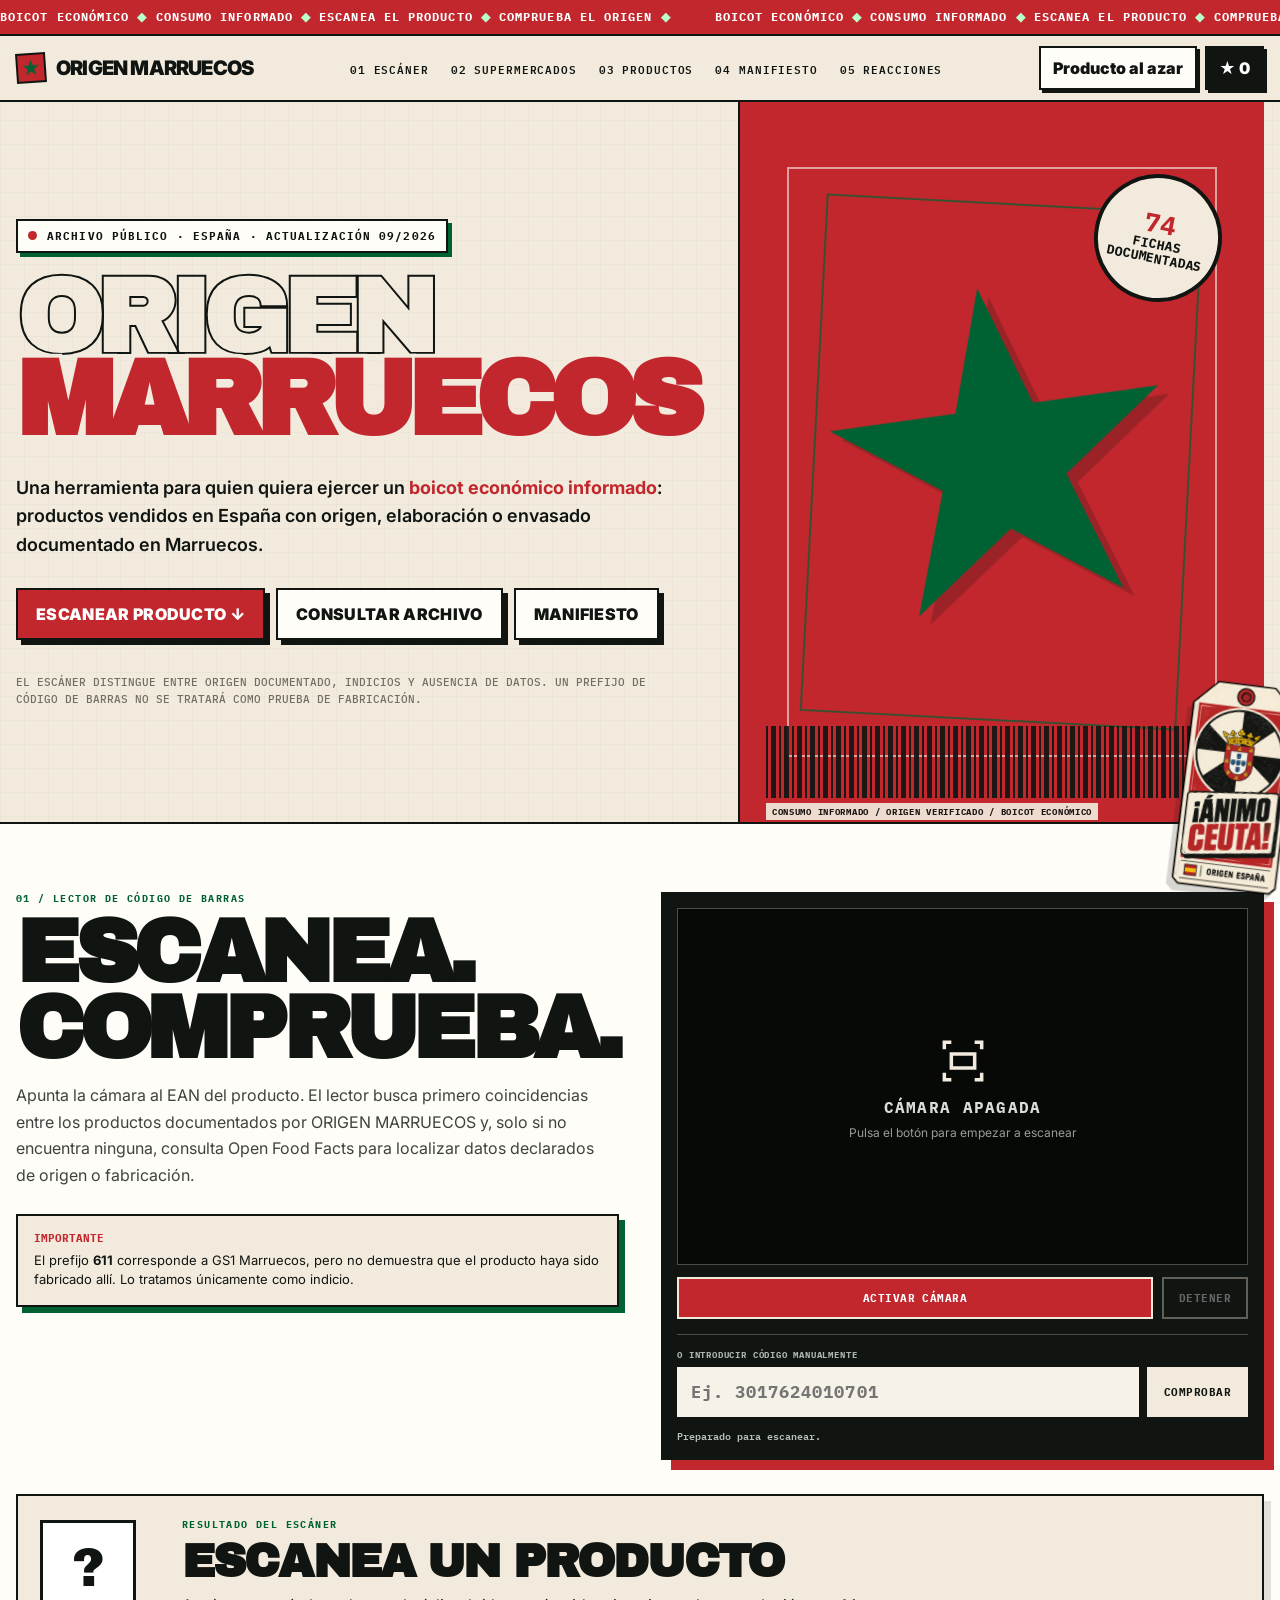
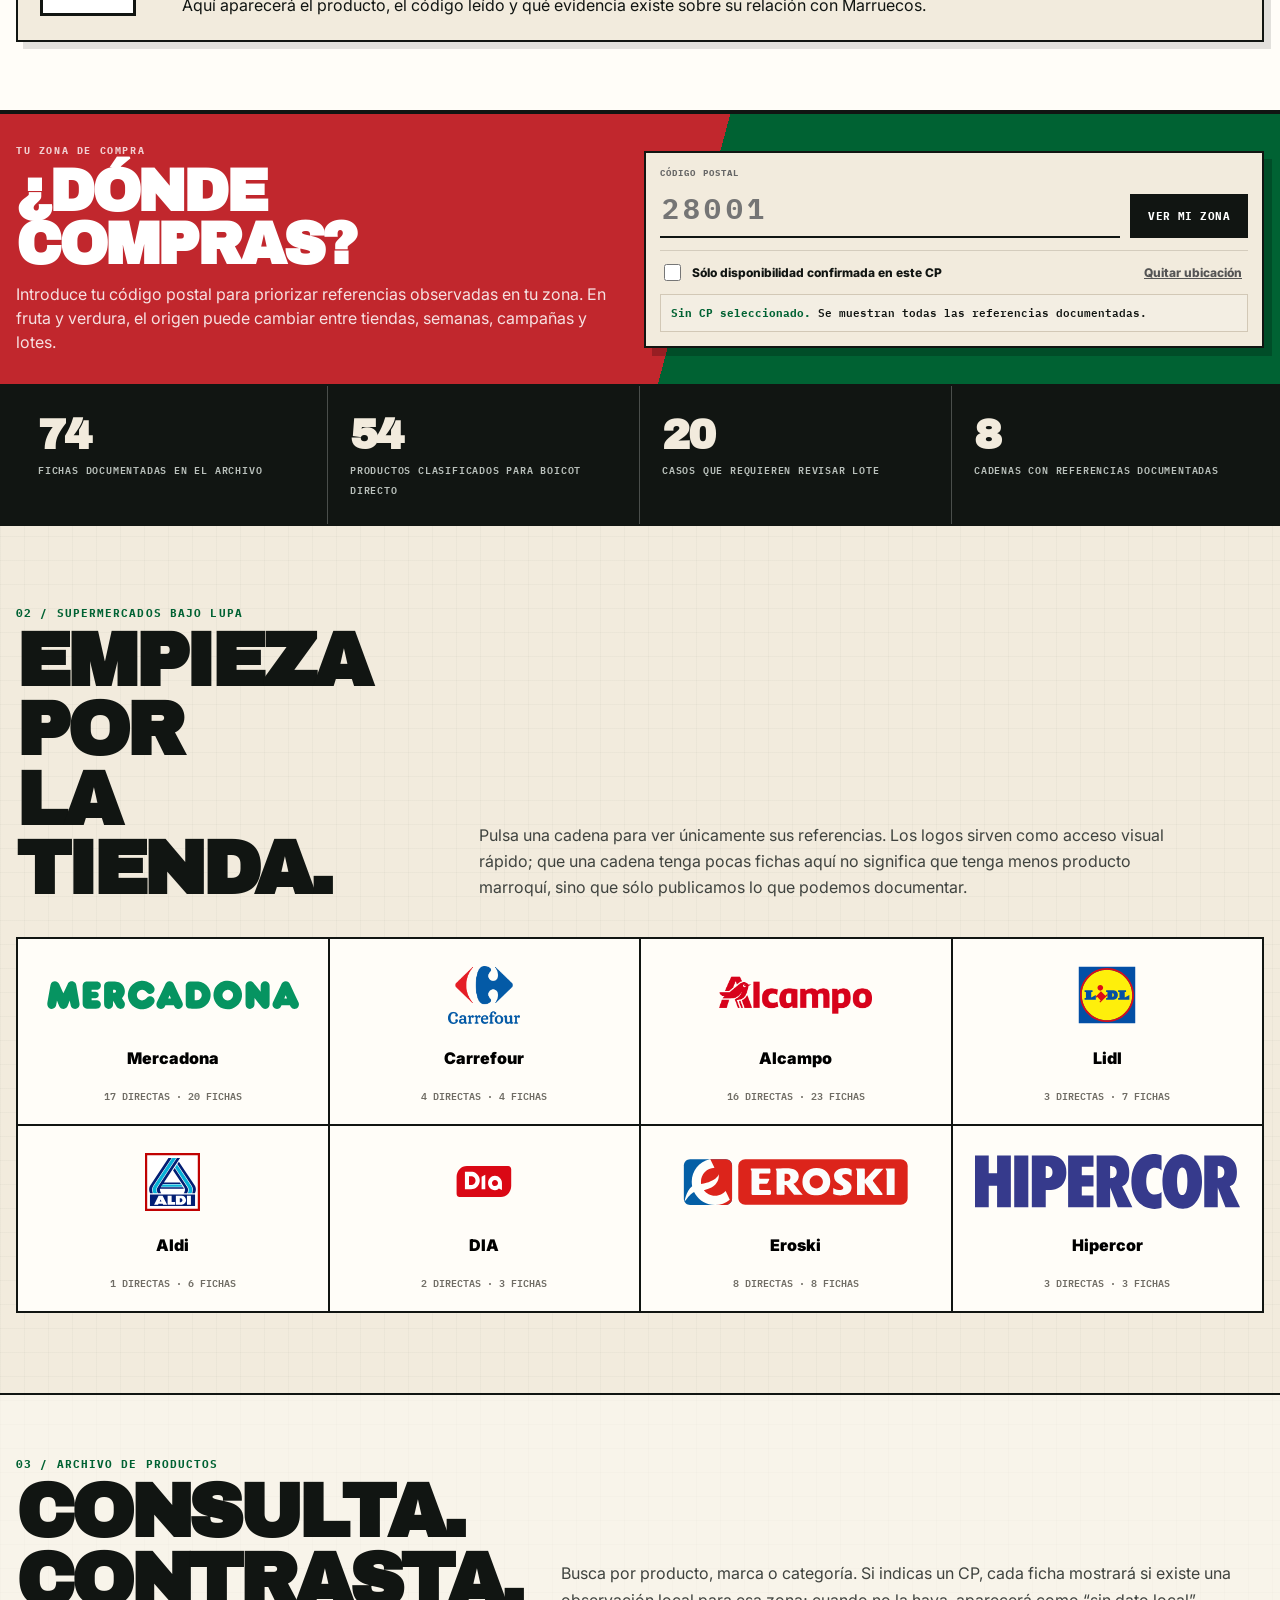
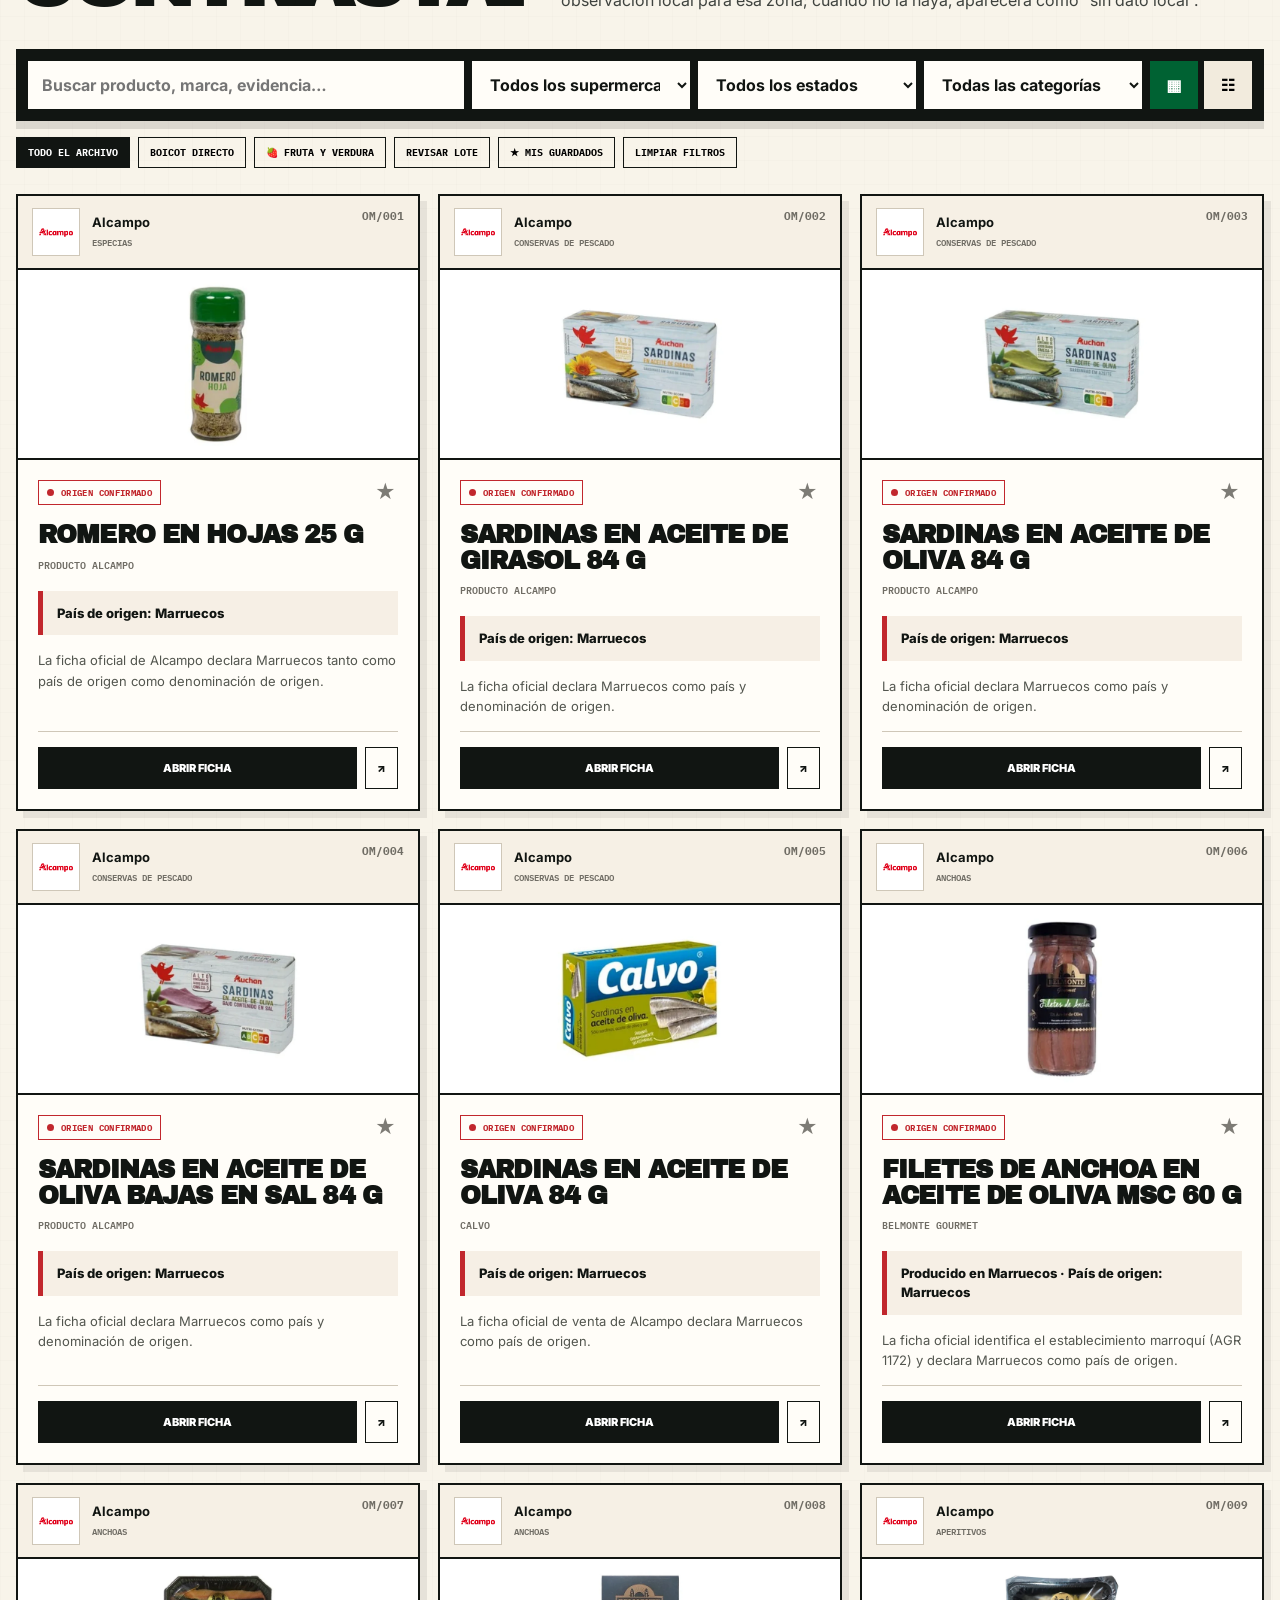
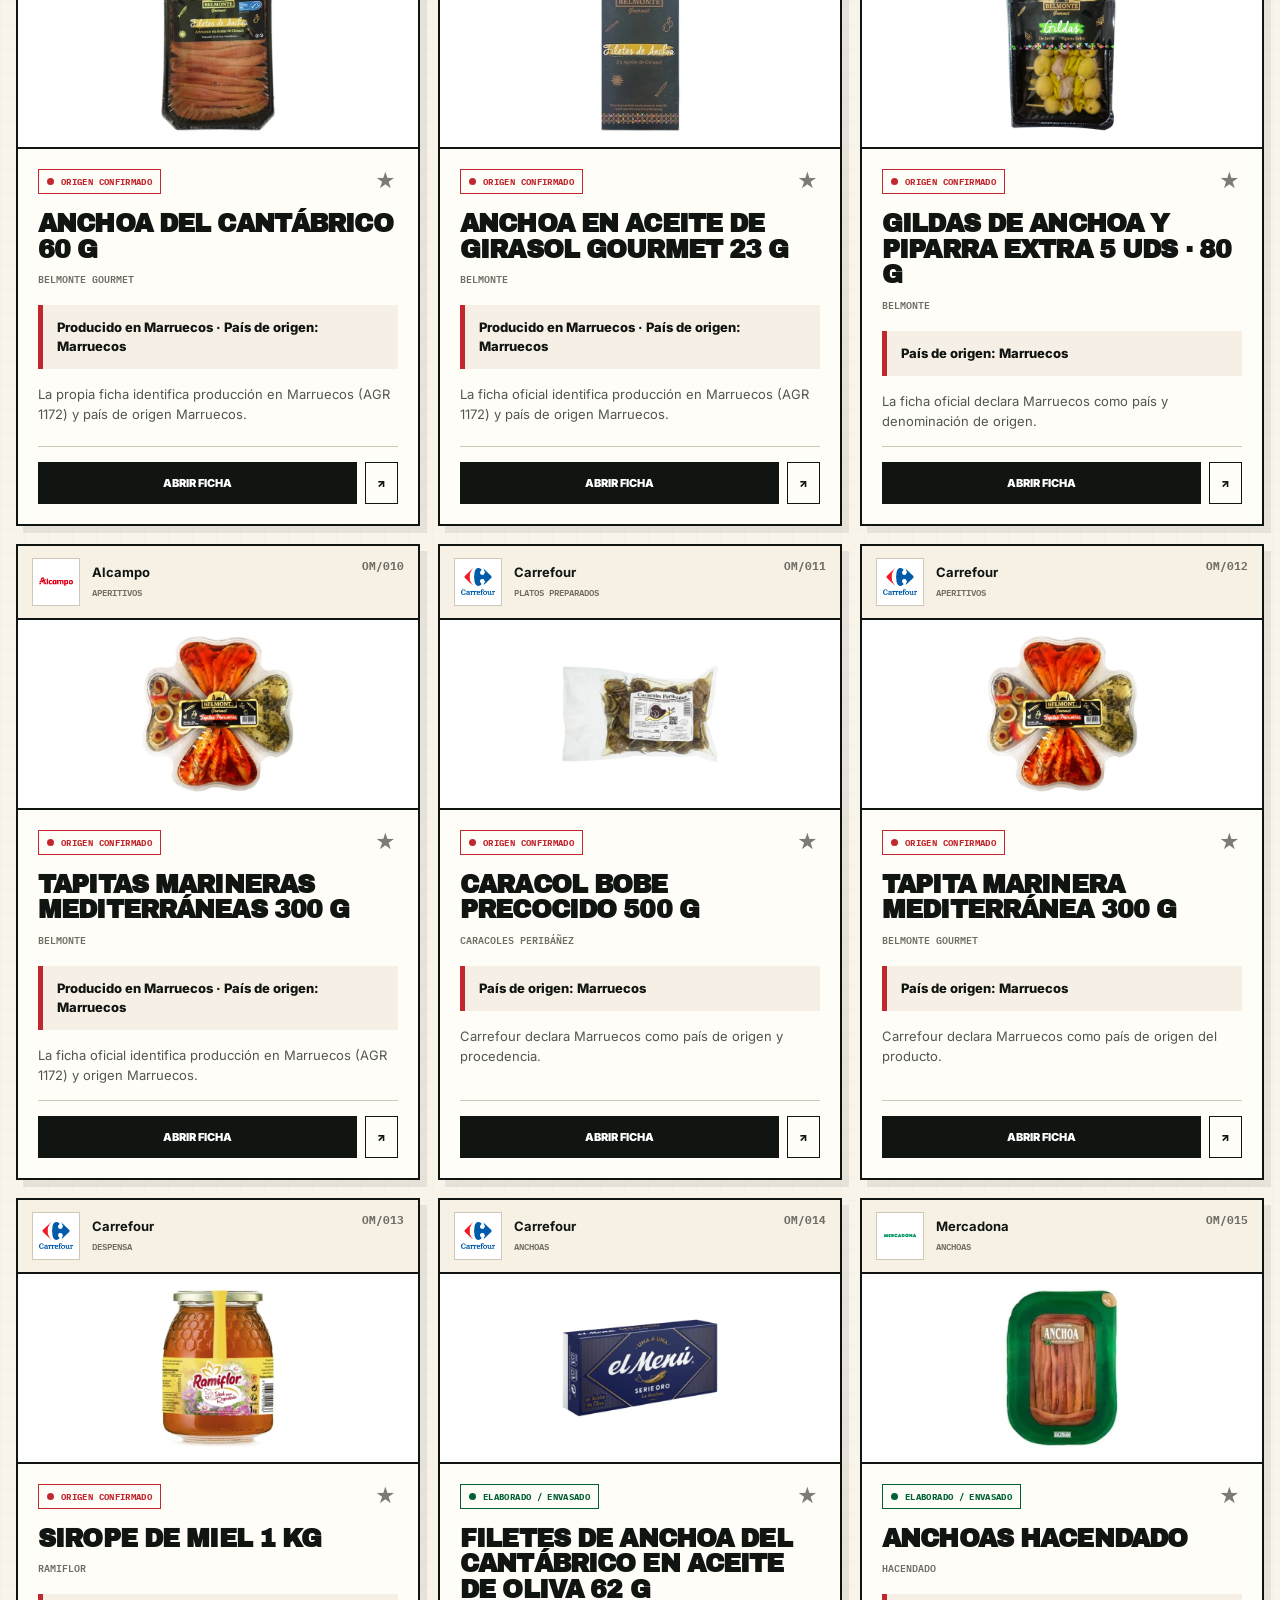
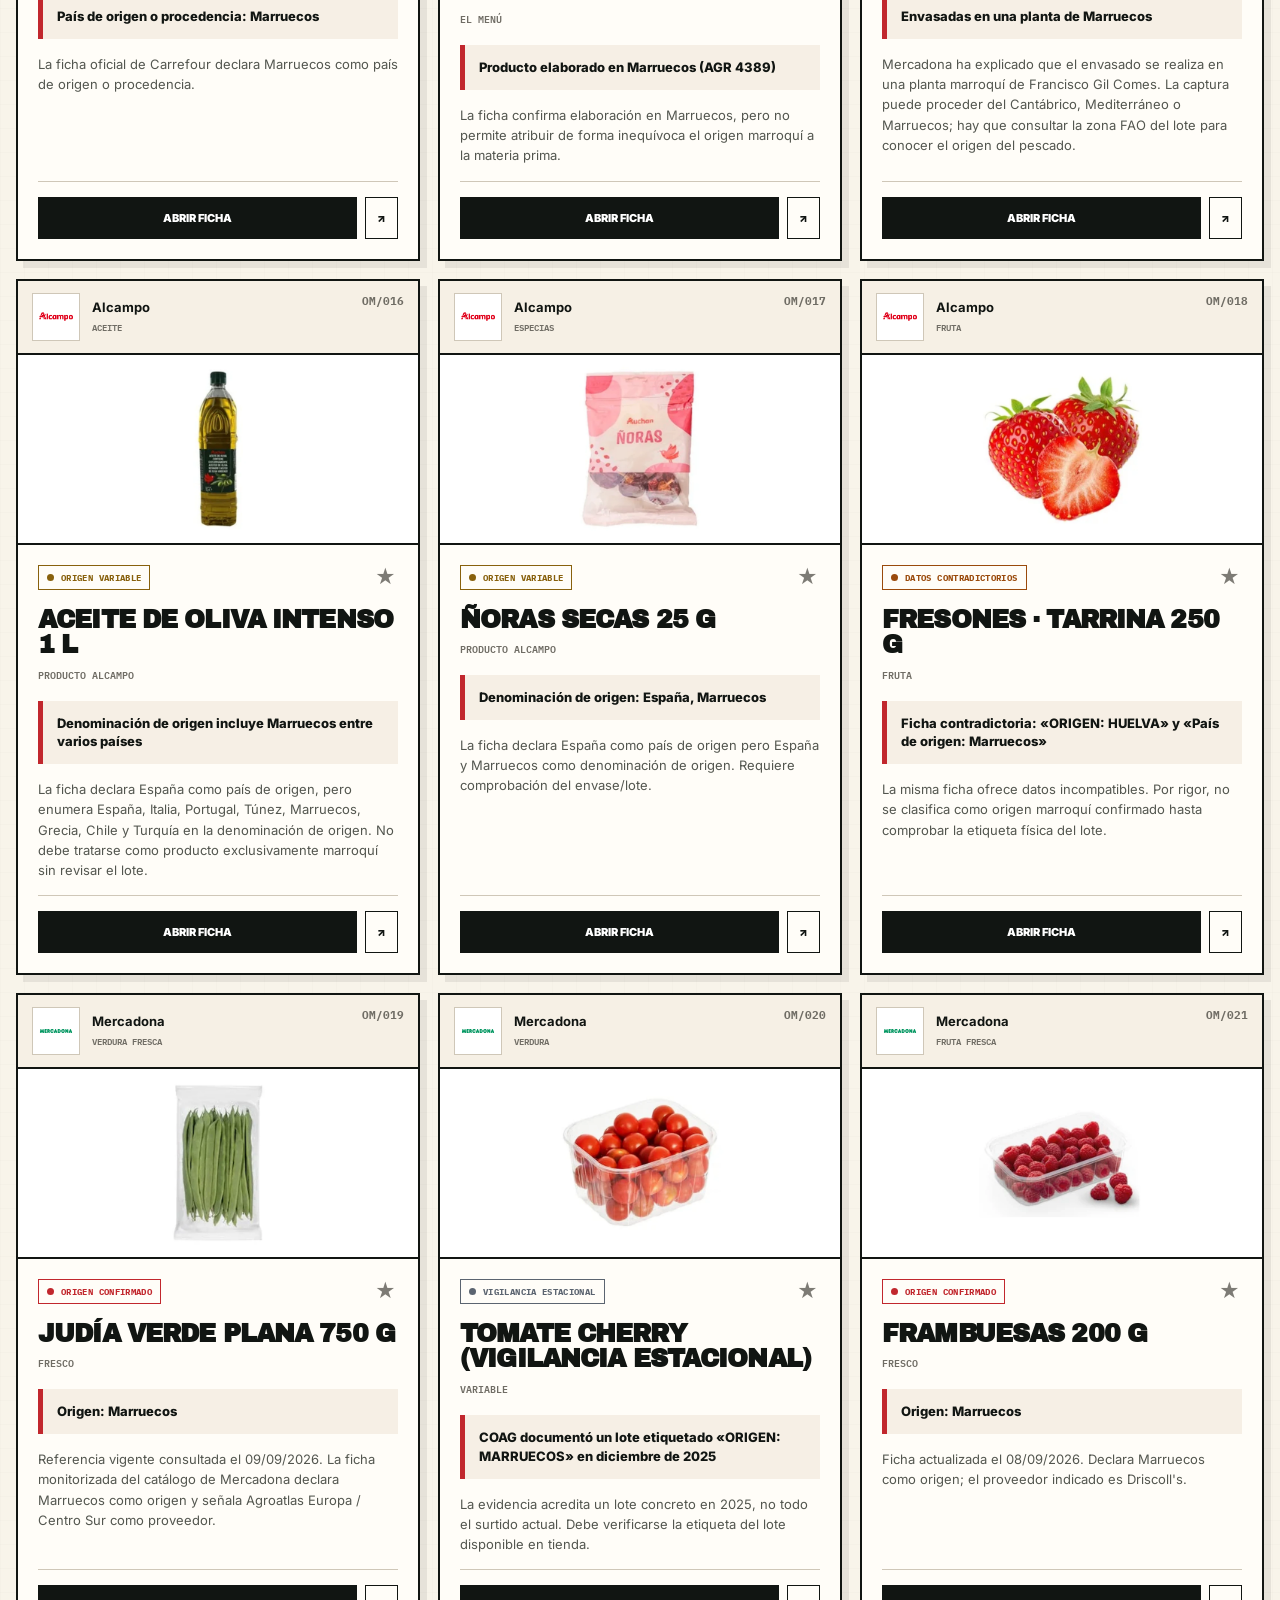
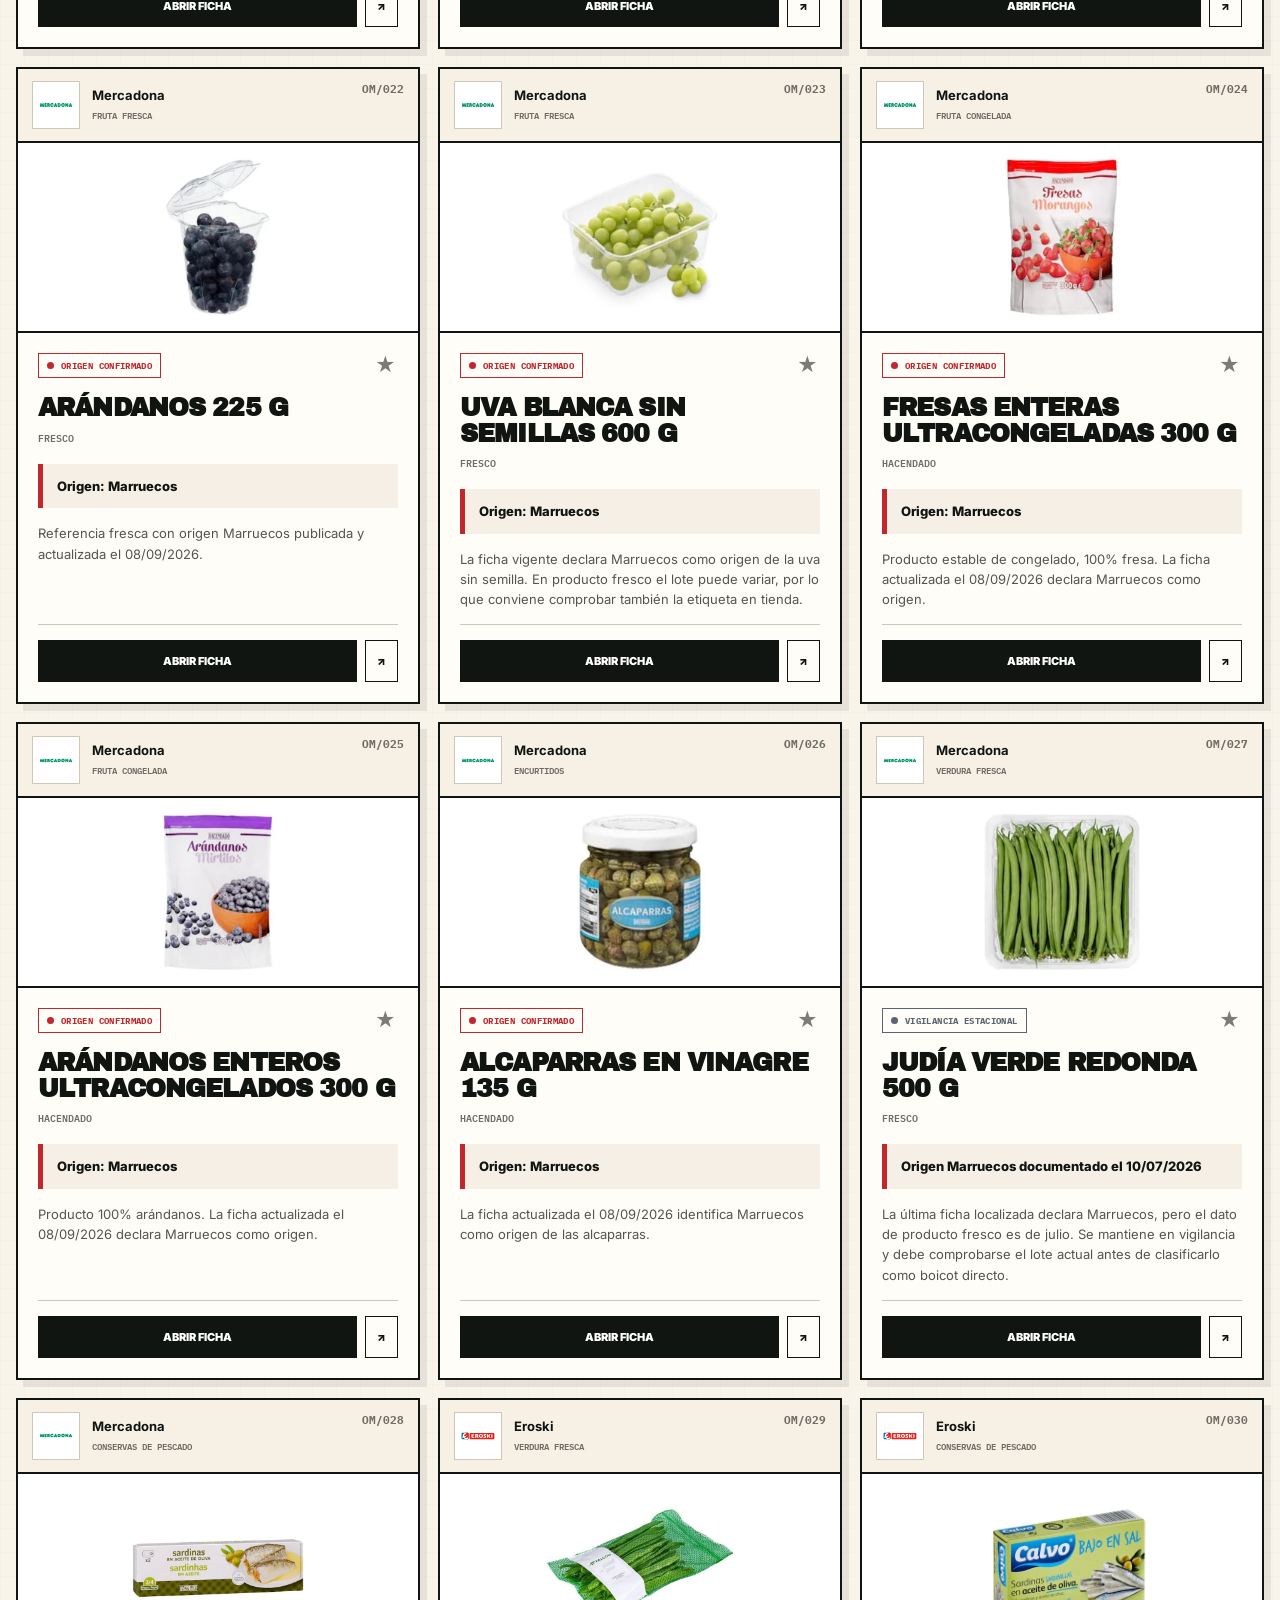
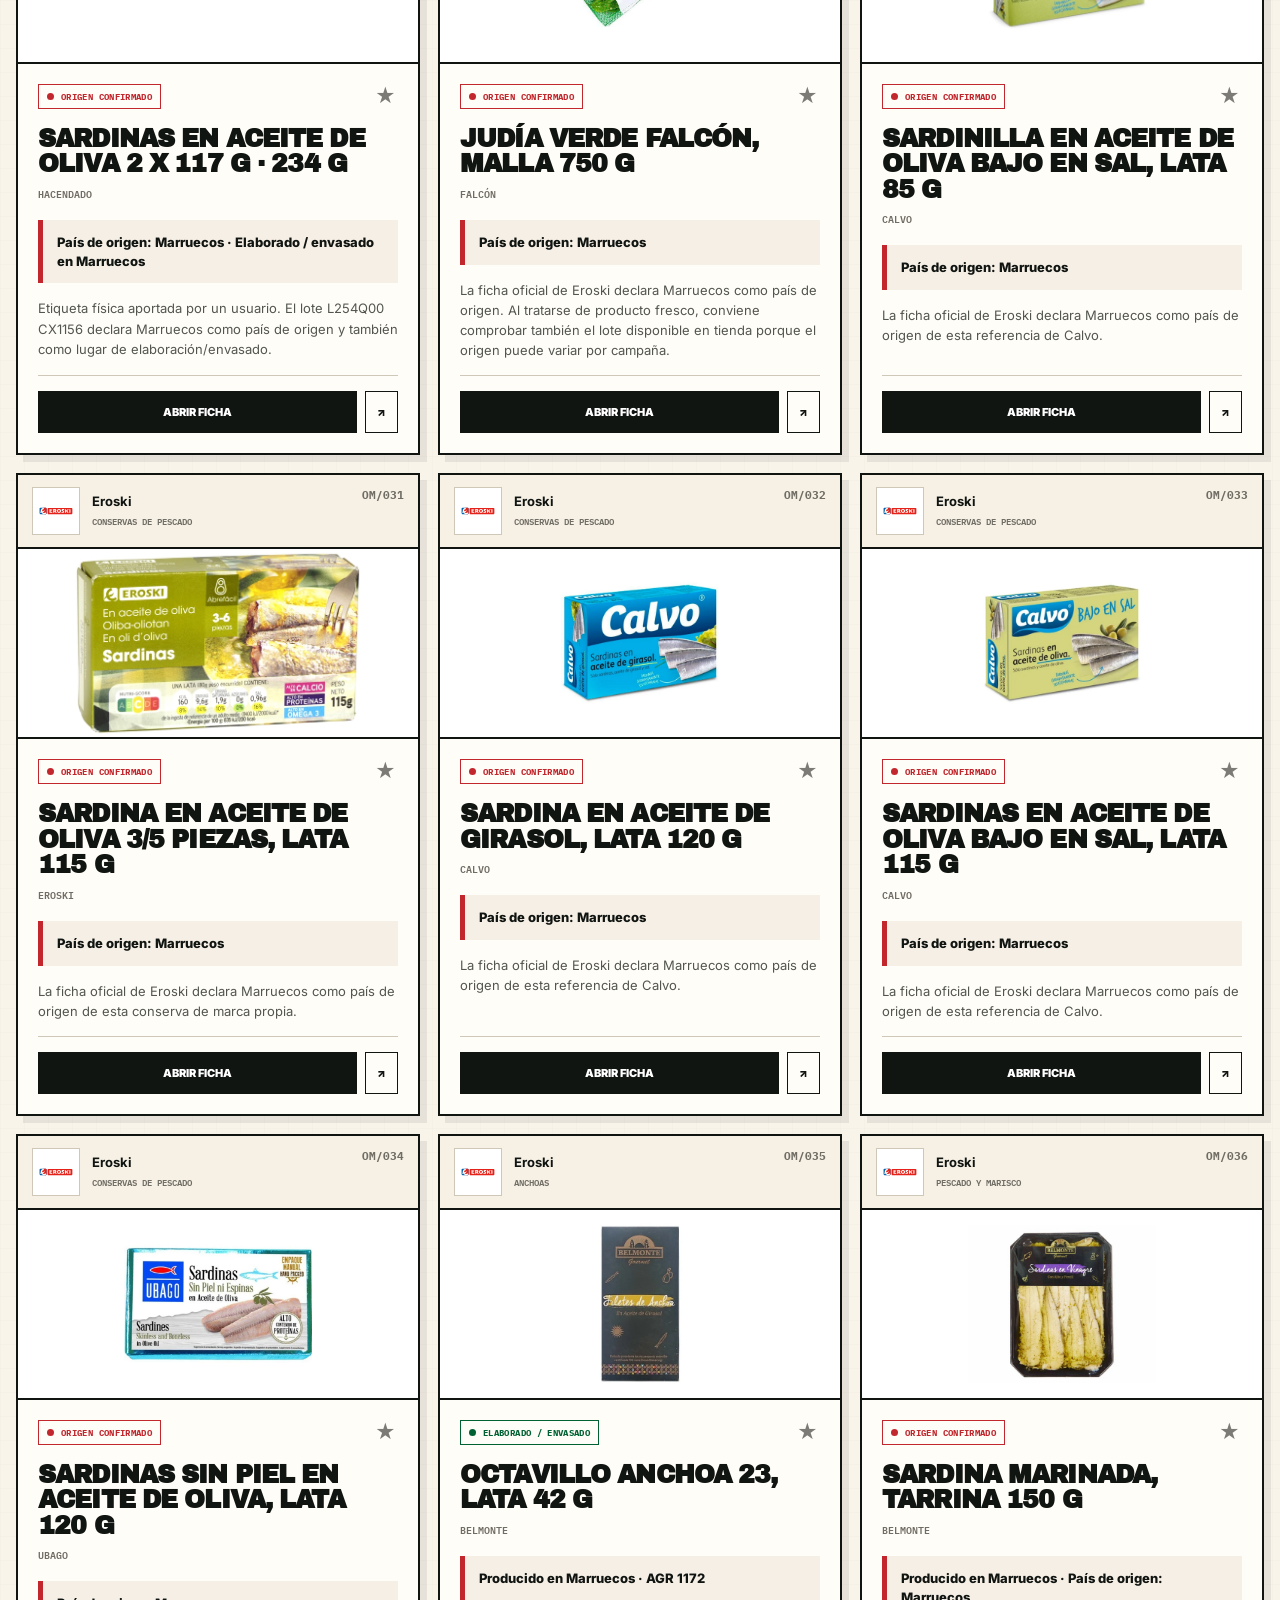
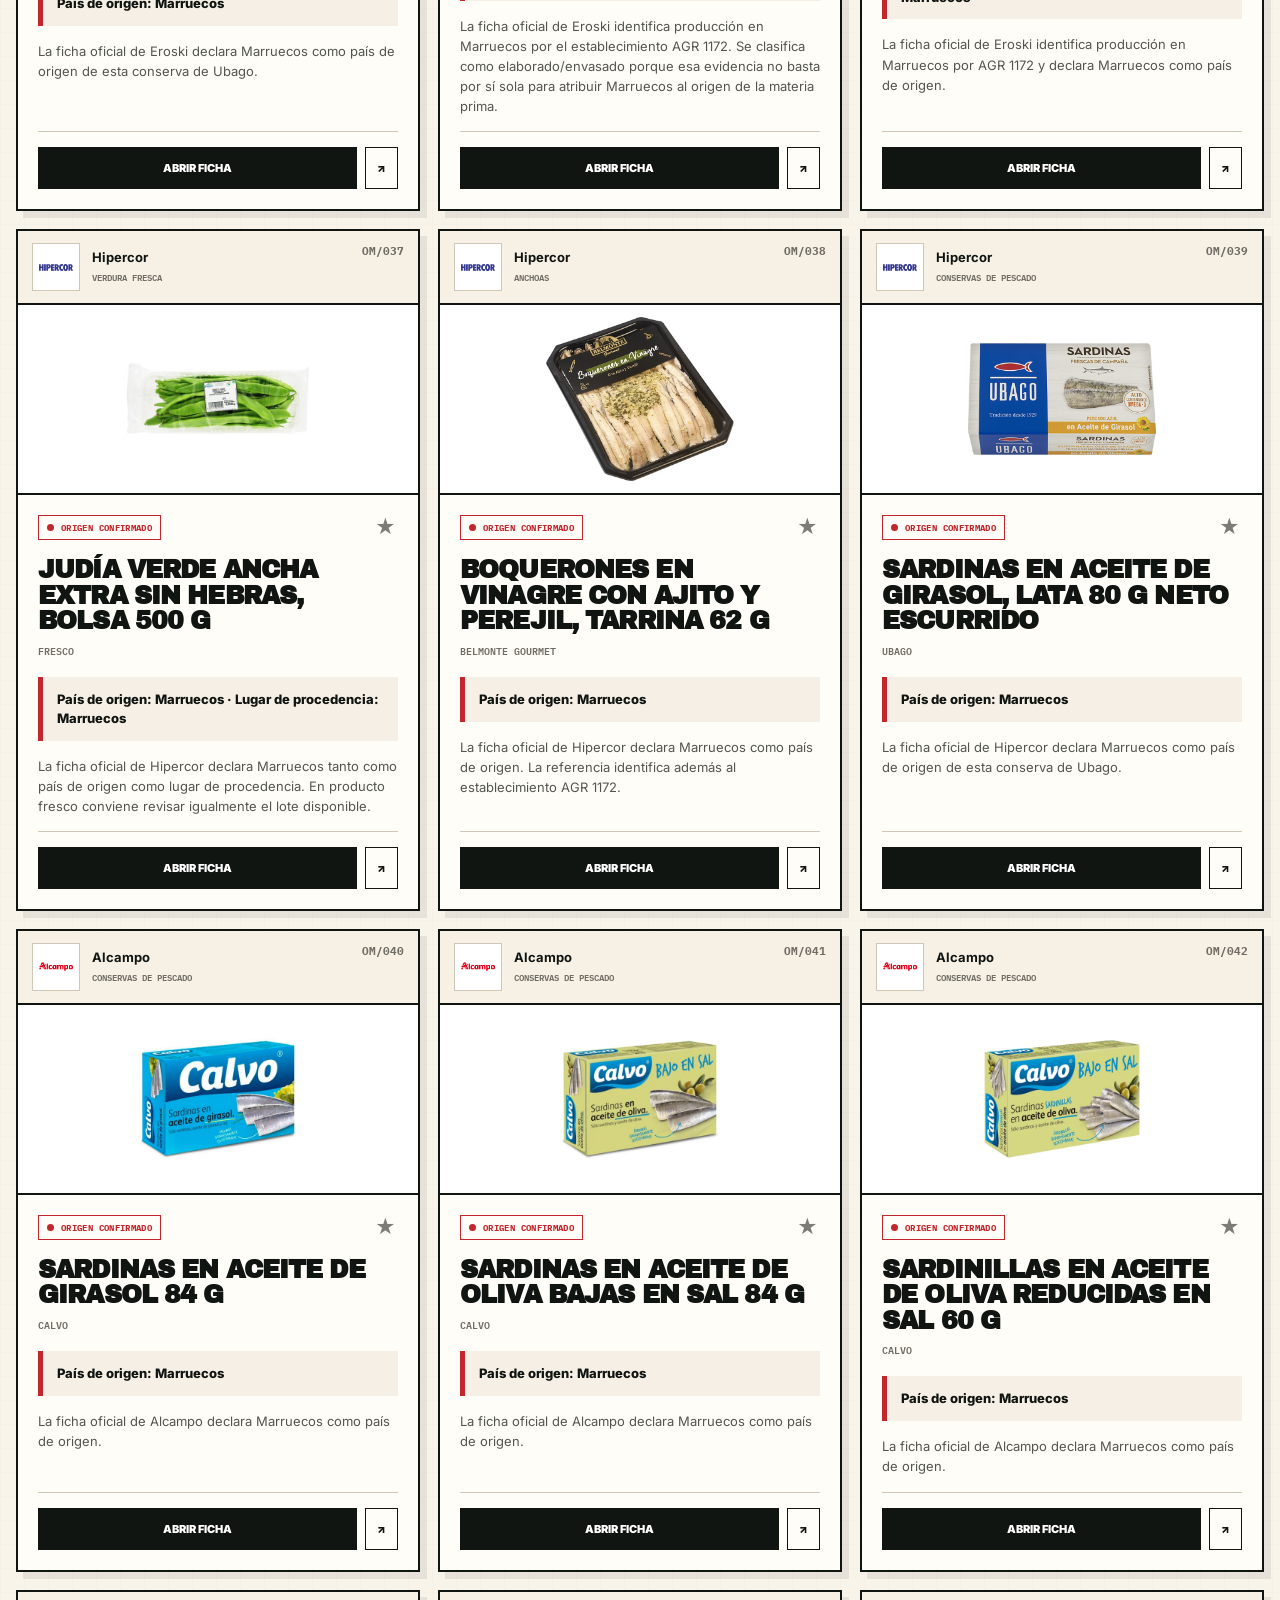
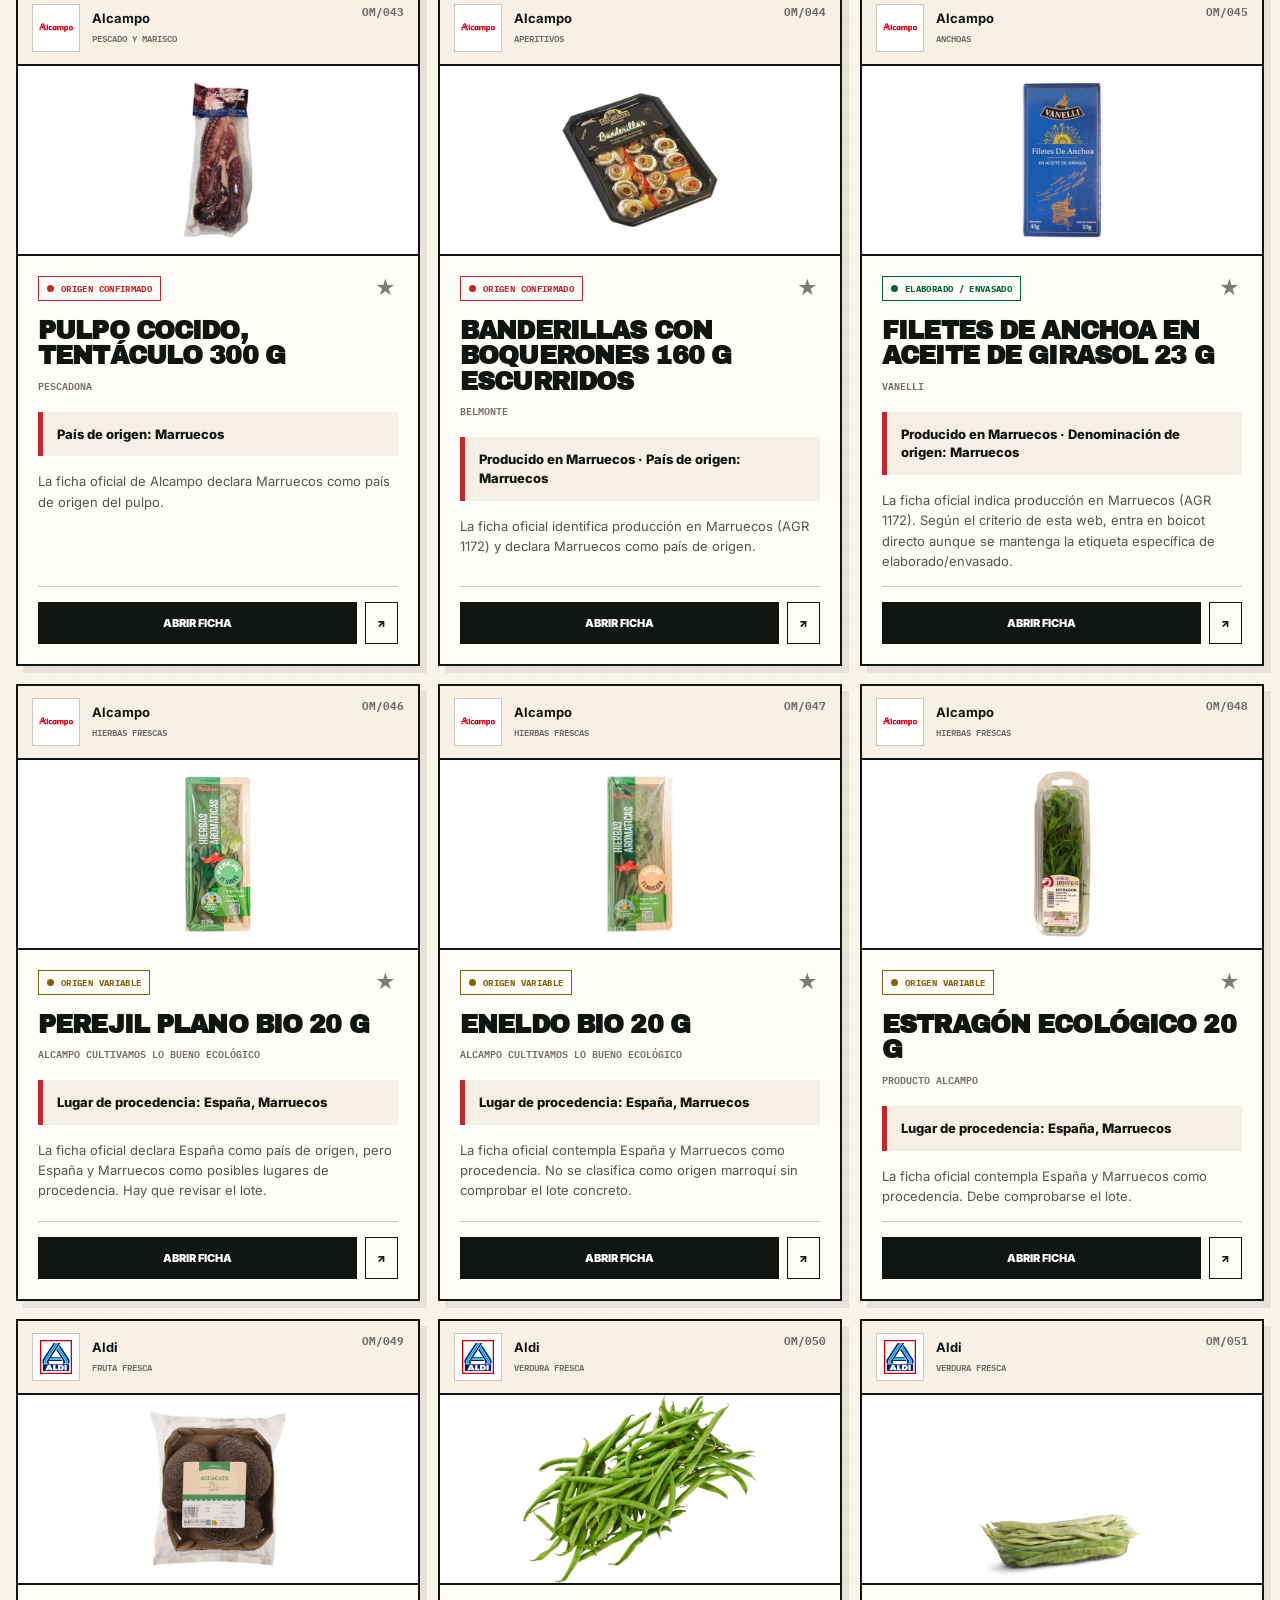
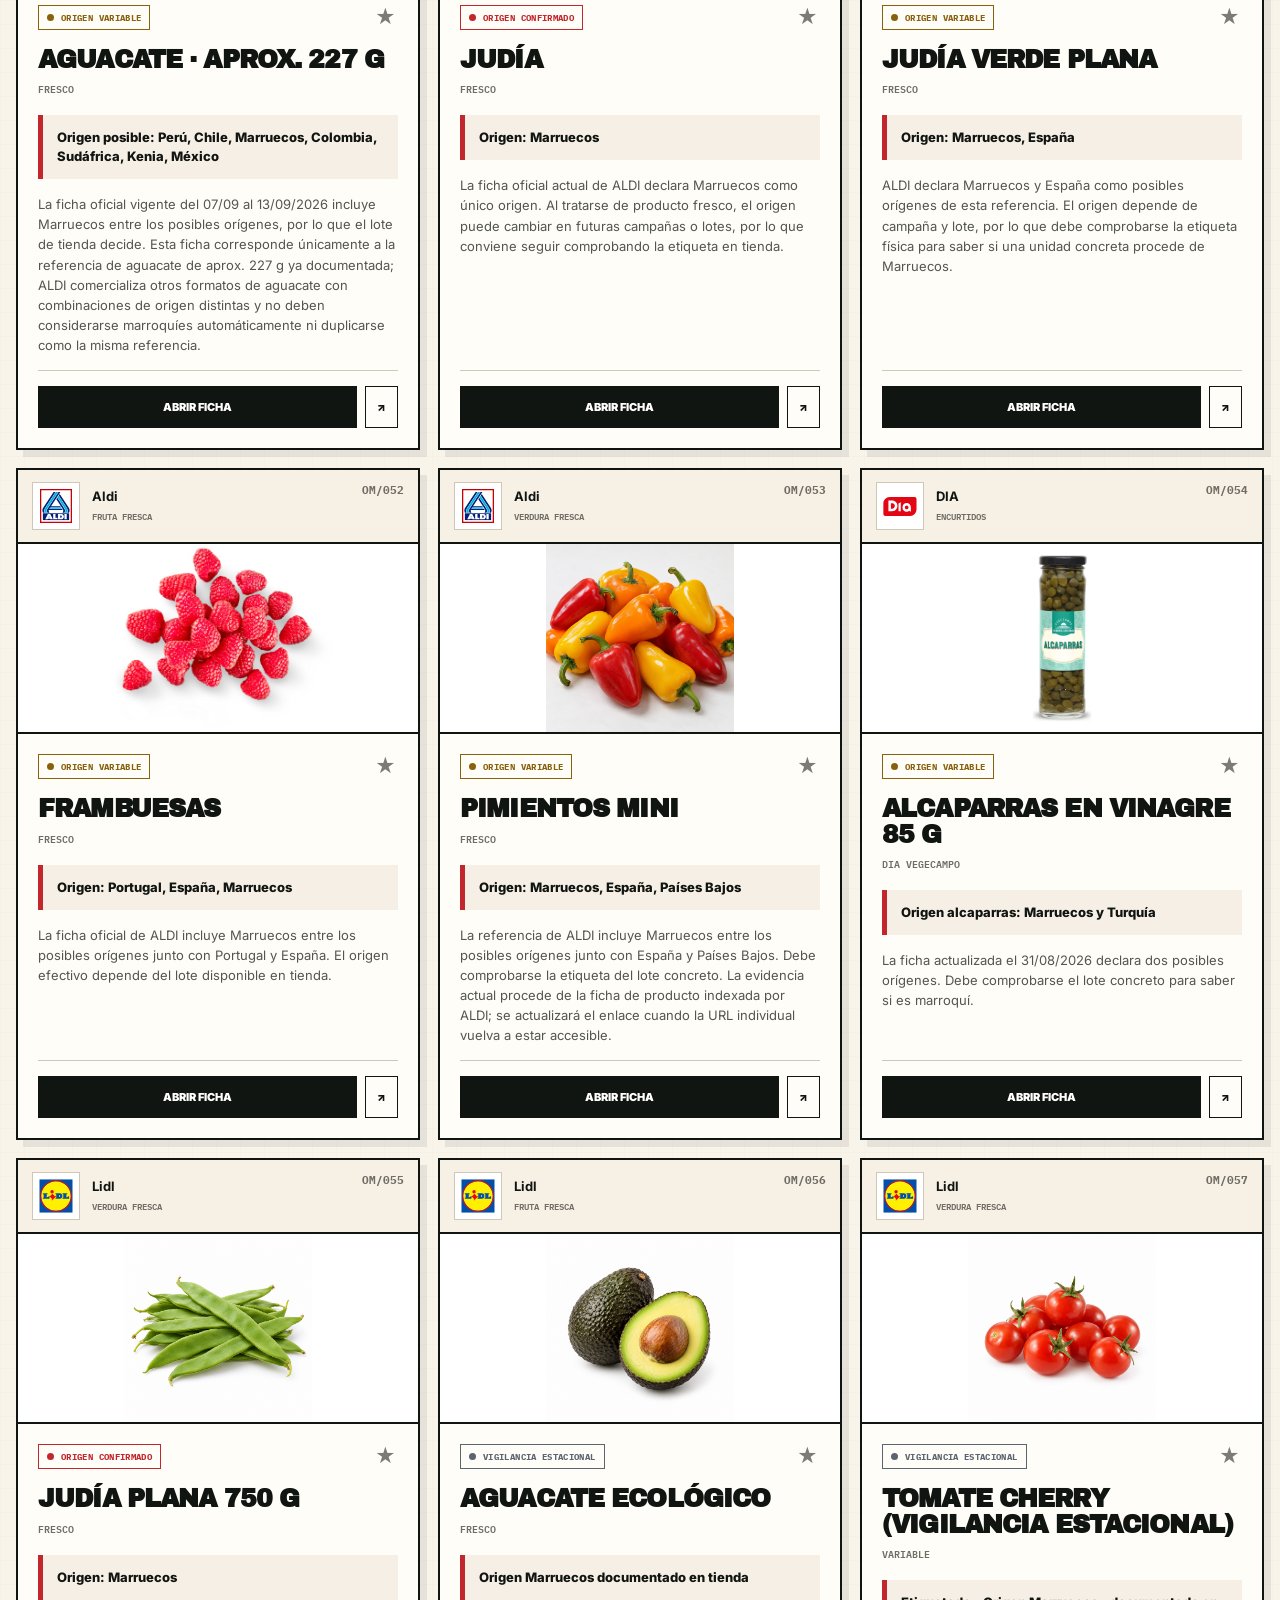
==== index.html @ 8723ea5d "Portada: destaca aplazamiento de tractorada en REACCIONES" ====
<!doctype html>
<html lang="es">
<head>
<meta charset="utf-8">
<meta name="viewport" content="width=device-width, initial-scale=1">
<meta name="theme-color" content="#C1272D">
<meta name="application-name" content="ORIGEN MARRUECOS">
<meta name="apple-mobile-web-app-title" content="ORIGEN MARRUECOS">
<meta name="robots" content="index,follow,max-image-preview:large">
<title>ORIGEN MARRUECOS · Se vota con la cartera</title>
<meta name="description" content="Consulta y escanea productos vendidos en España con origen, elaboración o envasado documentado en Marruecos. Boicot económico informado: mira el origen, compara y decide.">
<link rel="canonical" href="https://origenmarruecos.github.io/">
<link rel="icon" href="/favicon.ico"><link rel="icon" href="/favicon-32.png" sizes="96x96" type="image/png"><link rel="apple-touch-icon" href="/apple-touch-icon.png" sizes="180x180"><link rel="manifest" href="/site.webmanifest">
<script type="application/ld+json">{"@context":"https://schema.org","@type":"WebSite","name":"Origen Marruecos","alternateName":"ORIGEN MARRUECOS","url":"https://origenmarruecos.github.io/"}</script>
<meta property="og:locale" content="es_ES"><meta property="og:type" content="website"><meta property="og:site_name" content="ORIGEN MARRUECOS"><meta property="og:title" content="ORIGEN MARRUECOS · Se vota con la cartera"><meta property="og:description" content="Consulta y escanea productos vendidos en España con origen, elaboración o envasado documentado en Marruecos. Boicot económico informado: mira el origen, compara y decide."><meta property="og:url" content="https://origenmarruecos.github.io/"><meta property="og:image" content="https://origenmarruecos.github.io/assets/social/origen-marruecos-whatsapp-final.jpg"><meta property="og:image:url" content="https://origenmarruecos.github.io/assets/social/origen-marruecos-whatsapp-final.jpg"><meta property="og:image:secure_url" content="https://origenmarruecos.github.io/assets/social/origen-marruecos-whatsapp-final.jpg"><meta property="og:image:type" content="image/jpeg"><meta property="og:image:width" content="1200"><meta property="og:image:height" content="630"><meta property="og:image:alt" content="ORIGEN MARRUECOS. Boicot económico informado. Se vota con la cartera."><meta name="twitter:card" content="summary_large_image"><meta name="twitter:title" content="ORIGEN MARRUECOS · Se vota con la cartera"><meta name="twitter:description" content="Consulta y escanea productos vendidos en España con origen, elaboración o envasado documentado en Marruecos. Mira el origen, compara y decide."><meta name="twitter:image" content="https://origenmarruecos.github.io/assets/social/origen-marruecos-whatsapp-final.jpg"><meta name="twitter:image:alt" content="ORIGEN MARRUECOS. Boicot económico informado. Se vota con la cartera."><link rel="image_src" href="https://origenmarruecos.github.io/assets/social/origen-marruecos-whatsapp-final.jpg">
<link rel="stylesheet" href="styles-1.css"><link rel="stylesheet" href="styles-2.css"><link rel="stylesheet" href="scanner.css?v=4"><link rel="stylesheet" href="reacciones.css?v=1">
<style>.footer-contact{align-self:start;min-width:0}.footer-contact-title{margin:0 0 14px;font-family:"Archivo Black",Impact,sans-serif;font-size:28px;line-height:1;text-transform:uppercase;letter-spacing:-.035em}.footer-contact-form{display:grid;gap:10px}.footer-contact-form textarea{width:100%;min-height:112px;resize:vertical;border:2px solid #fff;background:#171b18;color:#fff;padding:12px 13px;outline:none;font:500 13px/1.5 Inter,system-ui,-apple-system,"Segoe UI",sans-serif}.footer-contact-form textarea::placeholder{color:#8f9691}.footer-contact-form textarea:focus{border-color:var(--bone);box-shadow:0 0 0 2px var(--green)}.footer-contact-note{margin:0!important;color:#969c98!important;font:500 10px/1.45 "IBM Plex Mono",monospace!important;max-width:520px!important}.footer-contact-submit{justify-self:start;border:2px solid #fff;background:var(--bone);color:var(--ink);padding:10px 16px;font-weight:900;text-transform:uppercase;box-shadow:3px 3px 0 #fff;transition:.15s transform,.15s box-shadow}.footer-contact-submit:hover{transform:translate(2px,2px);box-shadow:1px 1px 0 #fff}@media(min-width:781px){.hero h1 .solid{position:relative;z-index:2;-webkit-text-stroke:8px var(--bone);paint-order:stroke fill}}@media(max-width:780px){.footer-contact{max-width:640px}.footer-contact-title{font-size:26px}.footer-contact-form textarea{min-height:120px}.footer-contact-submit{width:100%;justify-self:stretch}}</style>
<script src="vendor/zxing-browser-0.2.1.min.js"></script><script data-goatcounter="https://origenmarruecos.goatcounter.com/count" async src="//gc.zgo.at/count.js"></script>
</head><body>
<div class="marquee" aria-hidden="true"><div class="marquee-track"><span>BOICOT ECONÓMICO <b>◆</b> CONSUMO INFORMADO <b>◆</b> ESCANEA EL PRODUCTO <b>◆</b> COMPRUEBA EL ORIGEN <b>◆</b></span><span>BOICOT ECONÓMICO <b>◆</b> CONSUMO INFORMADO <b>◆</b> ESCANEA EL PRODUCTO <b>◆</b> COMPRUEBA EL ORIGEN <b>◆</b></span></div></div>
<nav class="nav"><div class="nav-inner"><a class="logo" href="#inicio"><span class="logo-mark">★</span> ORIGEN MARRUECOS</a><div class="nav-links"><a href="#escaner">01 Escáner</a><a href="#supermercados">02 Supermercados</a><a href="#productos">03 Productos</a><a href="manifiesto.html">04 Manifiesto</a><a href="#reacciones">05 Reacciones</a></div><div class="nav-actions"><span class="cp-active" id="cpActive">CP <b id="cpActiveValue"></b></span><button class="plain-btn" id="randomBtn">Producto al azar</button><button class="icon-btn dark" id="savedBtn">★ <span id="savedCountTop">0</span></button></div></div></nav>
<header class="hero" id="inicio"><div class="hero-grid"><div class="hero-copy"><span class="eyebrow">Archivo público · España · actualización 09/2026</span><h1><span class="stroke">Origen</span><span class="solid">Marruecos</span></h1><p class="hero-lead">Una herramienta para quien quiera ejercer un <strong>boicot económico informado</strong>: productos vendidos en España con origen, elaboración o envasado documentado en Marruecos.</p><div class="hero-cta"><a class="cta" href="#escaner">Escanear producto ↓</a><a class="cta secondary" href="#productos">Consultar archivo</a><a class="cta secondary" href="manifiesto.html" aria-label="Ir al manifiesto">Manifiesto</a></div><p class="hero-note">El escáner distingue entre origen documentado, indicios y ausencia de datos. Un prefijo de código de barras no se tratará como prueba de fabricación.</p></div><div class="hero-art"><div class="stamp"><div><b id="heroTotal">0</b>fichas<br>documentadas</div></div><div class="star">★</div><div class="hero-barcode"></div></div></div></header>
<section class="scanner-zone" id="escaner"><div class="scanner-inner"><div class="scanner-copy"><span class="scanner-kicker">01 / Lector de código de barras</span><h2>Escanea.<br>Comprueba.</h2><p>Apunta la cámara al EAN del producto. El lector busca primero coincidencias entre los productos documentados por ORIGEN MARRUECOS y, solo si no encuentra ninguna, consulta Open Food Facts para localizar datos declarados de origen o fabricación.</p><div class="scanner-rule"><b>Importante</b><span>El prefijo <strong>611</strong> corresponde a GS1 Marruecos, pero no demuestra que el producto haya sido fabricado allí. Lo tratamos únicamente como indicio.</span></div></div><div class="scanner-panel"><div class="scanner-screen" id="scannerScreen"><video id="scannerVideo" muted playsinline></video><div class="scanner-placeholder" id="scannerPlaceholder"><svg viewBox="0 0 24 24" aria-hidden="true"><path d="M4 7V4h3M17 4h3v3M20 17v3h-3M7 20H4v-3M7 9h10v6H7z"/></svg><b>CÁMARA APAGADA</b><span>Pulsa el botón para empezar a escanear</span></div><div class="scan-frame" aria-hidden="true"><i></i></div></div><div class="scanner-controls"><button class="scanner-primary" id="startScanner" type="button">Activar cámara</button><button class="scanner-secondary" id="stopScanner" type="button" disabled>Detener</button></div><form class="barcode-form" id="barcodeForm"><label for="barcodeInput">O introducir código manualmente</label><div class="barcode-row"><input id="barcodeInput" inputmode="numeric" autocomplete="off" placeholder="Ej. 3017624010701" maxlength="18"><button type="submit">Comprobar</button></div></form><div class="scanner-status" id="scannerStatus" aria-live="polite">Preparado para escanear.</div></div></div><div class="scanner-result-wrap"><div class="scanner-result empty-result" id="scannerResult"><div class="result-mark">?</div><div><span class="result-eyebrow">Resultado del escáner</span><h3>Escanea un producto</h3><p>Aquí aparecerá el producto, el código leído y qué evidencia existe sobre su relación con Marruecos.</p></div></div></div></section>
<section class="local-zone" id="zona"><div class="local-zone-inner"><div class="local-copy"><span class="local-kicker">Tu zona de compra</span><h2>¿Dónde compras?</h2><p>Introduce tu código postal para priorizar referencias observadas en tu zona. En fruta y verdura, el origen puede cambiar entre tiendas, semanas, campañas y lotes.</p></div><form class="local-form" id="postcodeForm"><div class="local-input-wrap"><label for="postcode">Código postal</label><input class="local-input" id="postcode" inputmode="numeric" autocomplete="postal-code" maxlength="5" pattern="[0-9]{5}" placeholder="28001" aria-label="Código postal"></div><button class="local-submit" type="submit">Ver mi zona</button><div class="local-options"><label class="local-toggle"><input type="checkbox" id="strictLocal">Sólo disponibilidad confirmada en este CP</label><button class="local-reset" type="button" id="clearPostcode">Quitar ubicación</button></div><div class="local-status" id="localStatus"><strong>Sin CP seleccionado.</strong> Se muestran todas las referencias documentadas.</div></form></div></section>
<section class="stats"><div class="stats-inner"><div class="stat"><b id="statTotal">0</b><span>Fichas documentadas en el archivo</span></div><div class="stat"><b id="statBoycott">0</b><span>Productos clasificados para boicot directo</span></div><div class="stat"><b id="statReview">0</b><span>Casos que requieren revisar lote</span></div><div class="stat"><b id="statSources">0</b><span>Cadenas con referencias documentadas</span></div></div></section>
<section class="section" id="supermercados"><div class="section-head"><div><div class="section-kicker">02 / Supermercados bajo lupa</div><h2>Empieza por<br>la tienda.</h2></div><p class="section-copy">Pulsa una cadena para ver únicamente sus referencias. Los logos sirven como acceso visual rápido; que una cadena tenga pocas fichas aquí no significa que tenga menos producto marroquí, sino que sólo publicamos lo que podemos documentar.</p></div><div class="chain-grid" id="chainGrid"></div></section>
<section class="products-zone" id="productos"><div class="section"><div class="section-head"><div><div class="section-kicker">03 / Archivo de productos</div><h2>Consulta.<br>Contrasta.</h2></div><p class="section-copy">Busca por producto, marca o categoría. Si indicas un CP, cada ficha mostrará si existe una observación local para esa zona; cuando no la haya, aparecerá como “sin dato local”.</p></div><div class="toolbelt"><input id="search" type="search" placeholder="Buscar producto, marca, evidencia…"><select id="chain"><option value="">Todos los supermercados</option></select><select id="status"><option value="">Todos los estados</option><option value="confirmed">Origen confirmado</option><option value="processed">Elaborado / envasado</option><option value="variable">Origen variable</option><option value="conflict">Datos contradictorios</option><option value="watch">Vigilancia estacional</option></select><select id="category"><option value="">Todas las categorías</option></select><div class="view-buttons"><button id="gridView" class="active" title="Vista de fichas">▦</button><button id="compactView" title="Vista compacta">☷</button></div></div><div class="quick-row"><button class="quick active" data-quick="">Todo el archivo</button><button class="quick" data-quick="boycott">Boicot directo</button><button class="quick" data-quick="fresh">🍓 Fruta y verdura</button><button class="quick" data-quick="review">Revisar lote</button><button class="quick" data-quick="saved">★ Mis guardados</button><button class="quick" id="clearFilters">Limpiar filtros</button></div><div class="product-grid" id="productGrid"></div></div></section>
<section class="section" id="criterio"><div class="section-head"><div><div class="section-kicker">04 / Criterio editorial</div><h2>Boicot sí.<br>Bulología no.</h2></div><p class="section-copy">Para que una campaña de consumo sea útil tiene que distinguir entre un dato comprobable y una captura viral. Aquí la clasificación es deliberadamente explícita.</p></div><div class="manifesto"><div class="manifesto-left"><div class="big-no">01</div><h3>Qué cuenta como “origen Marruecos” aquí</h3><p>A efectos de esta web, se incluye tanto el producto cuyo país de origen/procedencia es Marruecos como el que ha sido elaborado o envasado allí.</p></div><div class="manifesto-right"><h3>Jerarquía de evidencia</h3><ol><li>Ficha oficial del supermercado con país de origen/procedencia.</li><li>Etiqueta física legible del producto y lote.</li><li>Declaración atribuible de la cadena o del fabricante.</li><li>Fuente secundaria fiable que reproduzca una declaración comprobable.</li></ol><button class="plain-btn" id="copyTemplate">Copiar plantilla para documentar un lote</button></div></div></section>
<section class="reactions-zone" id="reacciones"><div class="section"><div class="section-head"><div><div class="section-kicker">05 / Reacciones</div><h2>El boicot<br>en los medios.</h2></div><p class="section-copy reactions-intro">Noticias y reacciones públicas que muestran cómo el boicot a los productos marroquíes, la revisión del origen y las herramientas para identificarlo están entrando en la conversación mediática.</p></div><div class="reactions-grid">
<article class="reaction-card featured"><div class="reaction-meta"><span class="reaction-date">28 OCT 2026</span><span class="reaction-source">EUROPA PRESS</span></div><span class="reaction-tag">Movilización aplazada</span><h3>ASAJA, COAG y Unión de Uniones aplazan la tractorada contra la competencia de importaciones y el acuerdo con Marruecos tras el accidente ferroviario de Toledo</h3><a class="reaction-link" href="https://www.europapress.es/economia/noticia-organizaciones-agrarias-suspenden-tractorada-madrid-accidente-trenes-minutos-silencio-20261028114251.html" target="_blank" rel="noopener noreferrer">Leer noticia ↗</a></article>
<article class="reaction-card"><div class="reaction-meta"><span class="reaction-date">26 OCT 2026</span><span class="reaction-source">EL ESPAÑOL</span></div><span class="reaction-tag">Reportaje sectorial</span><h3>COAG, FEPEX y ASAJA alertan de la competencia marroquí en el tomate y su expansión hacia los frutos rojos</h3><a class="reaction-link" href="https://www.elespanol.com/reportajes/20261026/guerra-gana-marruecos-espana-tomate-fresa-sahara-gracias-ue-pedro-sanchez/1003744432433_0.html" target="_blank" rel="noopener noreferrer">Leer noticia ↗</a></article>
<article class="reaction-card"><div class="reaction-meta"><span class="reaction-date">26 OCT 2026</span><span class="reaction-source">EL DEBATE</span></div><span class="reaction-tag">Acuerdo comercial</span><h3>El Debate recoge que el acuerdo UE-Marruecos puede seguir aplicándose provisionalmente sin plazo de ratificación</h3><a class="reaction-link" href="https://www.eldebate.com/campo-y-caza/20261026/ue-puede-mantener-sine-die-aplicacion-provisional-acuerdo-marruecos-pasar-parlamento_473623.html" target="_blank" rel="noopener noreferrer">Leer noticia ↗</a></article>
<article class="reaction-card"><div class="reaction-meta"><span class="reaction-date">20 OCT 2026</span><span class="reaction-source">EUROPA PRESS · ANDALUCÍA</span></div><span class="reaction-tag">Respuesta institucional</span><h3>La Junta de Andalucía cuestiona el etiquetado de tomates del Sáhara Occidental como marroquíes y reclama controles</h3><a class="reaction-link" href="https://www.europapress.es/andalucia/noticia-andalucia-lamenta-espana-sea-tibio-marruecos-asegura-sector-agrario-siente-desamparado-20261020113857.html" target="_blank" rel="noopener noreferrer">Leer noticia ↗</a></article>


</div><div class="reactions-more"><a class="cta" href="reacciones.html">Ver más →</a></div></div></section>
<footer class="footer"><div class="footer-inner"><div><div class="footer-brand">ORIGEN<br>MARRUECOS</div><p>Herramienta informativa para decisiones voluntarias de consumo y boicot económico. Las cadenas de suministro cambian: revisa el lote y la fuente cuando sea necesario.</p><p style="margin-top:14px;font-size:.78rem;opacity:.72"><a href="legal-privacidad.html" style="color:inherit;text-decoration:underline;text-underline-offset:3px">Legal y privacidad</a></p></div><div class="footer-contact"><div class="footer-contact-title">Contacto</div><form class="footer-contact-form" id="contactForm"><textarea id="contactMessage" required maxlength="2000" aria-label="Mensaje de contacto" placeholder="Escribe tu mensaje..."></textarea><p class="footer-contact-note">Al enviar el mensaje se abrirá tu aplicación de correo. ORIGEN MARRUECOS no almacena los datos introducidos en este formulario.</p><button class="footer-contact-submit" type="submit">Enviar</button></form></div></div></footer>
<div class="saved-dock" id="savedDock"><b><span id="savedCountDock">0</span> productos guardados</b><button id="openSavedDock">Ver lista</button></div><dialog id="detailDialog"><div class="modal-head"><strong>Ficha documentada</strong><button class="modal-close" data-close>×</button></div><div class="modal-body" id="detailBody"></div></dialog><dialog id="savedDialog"><div class="modal-head"><strong>Mi lista de compra</strong><button class="modal-close" data-close-saved>×</button></div><div class="modal-body" id="savedBody"></div></dialog><div class="toast" id="toast"></div>
<script src="data-1.js"></script><script src="data-2.js"></script><script src="data-3.js"></script><script src="verified-barcodes.js"></script><script src="product-barcodes.js?v=1"></script><script src="app.js"></script><script src="scanner.js?v=3"></script><script>(()=>{const form=document.getElementById('contactForm');const message=document.getElementById('contactMessage');if(!form||!message)return;form.addEventListener('submit',(event)=>{event.preventDefault();const text=message.value.trim();if(!text){message.focus();return;}const subject='Contacto desde ORIGEN MARRUECOS';window.location.href=`mailto:origenmarruecos@disroot.org?subject=${encodeURIComponent(subject)}&body=${encodeURIComponent(text)}`;});})();</script>
</body></html>
---- styles-1.css ----
@import url('https://fonts.googleapis.com/css2?family=Archivo+Black&family=IBM+Plex+Mono:wght@400;500;600&family=Inter:wght@400;500;600;700;800;900&display=swap');

:root{
  --red:#C1272D;
  --red-dark:#8E1720;
  --green:#006233;
  --green-light:#0a7a46;
  --ink:#111512;
  --bone:#F2EBDD;
  --paper:#FFFDF8;
  --muted:#706d65;
  --line:#CFC7B8;
  --yellow:#F2C94C;
  --white:#fff;
  --shadow:0 18px 0 rgba(17,21,18,.09);
}
*{box-sizing:border-box}
html{scroll-behavior:smooth}
body{
  margin:0;
  background:
    linear-gradient(rgba(17,21,18,.028) 1px,transparent 1px),
    linear-gradient(90deg,rgba(17,21,18,.028) 1px,transparent 1px),
    var(--bone);
  background-size:24px 24px;
  color:var(--ink);
  font-family:Inter,system-ui,-apple-system,"Segoe UI",sans-serif;
}
button,input,select{font:inherit}
button{cursor:pointer}
a{color:inherit}
::selection{background:var(--green);color:white}
.no-scroll{overflow:hidden}

.marquee{
  overflow:hidden;background:var(--red);color:white;border-bottom:2px solid var(--ink);
  font:700 12px/1 "IBM Plex Mono",monospace;letter-spacing:.09em;text-transform:uppercase;
}
.marquee-track{
  display:flex;width:max-content;gap:44px;padding:11px 0;
  animation:marquee 26s linear infinite;
}
.marquee-track span{white-space:nowrap}
.marquee-track b{color:#b8ffc9}
@keyframes marquee{to{transform:translateX(-50%)}}

.nav{
  position:sticky;top:0;z-index:50;background:rgba(242,235,221,.94);
  backdrop-filter:blur(14px);border-bottom:2px solid var(--ink);
}
.nav-inner{
  width:min(1320px,calc(100% - 32px));margin:auto;min-height:64px;
  display:flex;align-items:center;justify-content:space-between;gap:22px;
}
.logo{
  display:flex;align-items:center;gap:10px;text-decoration:none;font-weight:950;
  letter-spacing:-.04em;font-size:20px;
}
.logo-mark{
  width:30px;height:30px;background:var(--red);display:grid;place-items:center;
  color:var(--green);font-size:19px;border:2px solid var(--ink);transform:rotate(-4deg);
}
.nav-links{display:flex;gap:22px;align-items:center}
.nav-links a{font:600 11px "IBM Plex Mono",monospace;text-transform:uppercase;text-decoration:none;letter-spacing:.08em}
.nav-links a:hover{text-decoration:underline}
.nav-actions{display:flex;gap:8px}
.icon-btn,.plain-btn{
  border:2px solid var(--ink);background:var(--paper);color:var(--ink);
  padding:10px 12px;font-weight:900;box-shadow:3px 3px 0 var(--ink);
  transition:.15s transform,.15s box-shadow;
}
.icon-btn:hover,.plain-btn:hover{transform:translate(2px,2px);box-shadow:1px 1px 0 var(--ink)}
.icon-btn.dark{background:var(--ink);color:white}

.hero{
  min-height:720px;border-bottom:2px solid var(--ink);position:relative;overflow:hidden;
}
.hero-grid{
  width:min(1320px,calc(100% - 32px));margin:auto;
  display:grid;grid-template-columns:1.16fr .84fr;min-height:720px;
}
.hero-copy{
  padding:74px 44px 60px 0;display:flex;flex-direction:column;justify-content:center;
  border-right:2px solid var(--ink);
}
.eyebrow{
  display:inline-flex;align-self:flex-start;align-items:center;gap:10px;
  font:700 11px "IBM Plex Mono",monospace;letter-spacing:.1em;text-transform:uppercase;
  border:2px solid var(--ink);padding:8px 10px;background:var(--paper);box-shadow:4px 4px 0 var(--green);
}
.eyebrow::before{content:"";width:9px;height:9px;border-radius:50%;background:var(--red)}
h1{
  margin:25px 0 0;font-family:"Archivo Black",Impact,sans-serif;
  font-size:clamp(66px,8.2vw,126px);line-height:.78;letter-spacing:-.075em;text-transform:uppercase;
}
h1 .stroke{
  color:transparent;-webkit-text-stroke:2px var(--ink);text-stroke:2px var(--ink);
  display:block;
}
h1 .solid{display:block;color:var(--red)}
.hero-lead{
  max-width:720px;font-size:18px;line-height:1.6;margin:32px 0 0;font-weight:600;
}
.hero-lead strong{color:var(--red)}
.hero-cta{display:flex;gap:11px;flex-wrap:wrap;margin-top:28px}
.cta{
  border:2px solid var(--ink);padding:14px 18px;text-decoration:none;font-weight:900;
  text-transform:uppercase;letter-spacing:.02em;background:var(--red);color:white;box-shadow:5px 5px 0 var(--ink);
}
.cta.secondary{background:var(--paper);color:var(--ink)}
.cta svg{width:18px;height:18px;flex:0 0 auto}
.hero-note{
  margin-top:34px;font:500 11px/1.55 "IBM Plex Mono",monospace;color:var(--muted);
  max-width:660px;text-transform:uppercase;
}
.hero-art{
  background:var(--red);position:relative;display:flex;align-items:center;justify-content:center;
  min-height:720px;isolation:isolate;
}
.hero-art::before,.hero-art::after{
  content:"";position:absolute;inset:9% 9%;border:2px solid rgba(255,255,255,.55);z-index:-1;
}
.hero-art::after{inset:14% 14%;border-color:rgba(0,98,51,.7);transform:rotate(3deg)}
.star{
  font-size:clamp(180px,30vw,420px);line-height:.7;color:var(--green);
  filter:drop-shadow(10px 10px 0 rgba(17,21,18,.22));transform:rotate(-8deg);
}
.stamp{
  position:absolute;right:8%;top:10%;width:128px;height:128px;border:4px solid var(--ink);
  border-radius:50%;display:grid;place-items:center;text-align:center;transform:rotate(11deg);
  font:900 13px/1.1 "IBM Plex Mono",monospace;text-transform:uppercase;background:var(--bone);
}
.stamp b{display:block;color:var(--red);font-size:26px}
.hero-barcode{
  position:absolute;bottom:24px;left:26px;right:26px;height:72px;
  background:repeating-linear-gradient(90deg,var(--ink) 0 2px,transparent 2px 5px,var(--ink) 5px 10px,transparent 10px 13px);
  opacity:.92;
}
.hero-barcode::after{
  content:"CONSUMO INFORMADO / ORIGEN VERIFICADO / BOICOT ECONÓMICO";
  position:absolute;left:0;bottom:-22px;color:var(--ink);background:var(--bone);
  font:700 9px "IBM Plex Mono",monospace;letter-spacing:.08em;padding:3px 6px;
}

.local-zone{
  border-top:2px solid var(--ink);
  border-bottom:2px solid var(--ink);
  background:linear-gradient(105deg,var(--red) 0 54%,var(--green) 54% 100%);
  color:white;
}
.local-zone-inner{
  width:min(1320px,calc(100% - 32px));margin:auto;
  display:grid;grid-template-columns:1fr minmax(360px,620px);
  gap:36px;align-items:center;padding:30px 0;
}
.local-copy .local-kicker{
  display:block;font:800 10px "IBM Plex Mono",monospace;letter-spacing:.16em;text-transform:uppercase;
  opacity:.78;margin-bottom:8px
}
.local-copy h2{
  margin:0;font-family:"Archivo Black",sans-serif;font-size:clamp(32px,4.6vw,62px);
  line-height:.9;letter-spacing:-.055em;text-transform:uppercase
}
.local-copy p{margin:11px 0 0;max-width:640px;line-height:1.5;color:rgba(255,255,255,.86)}
.local-form{
  background:var(--bone);color:var(--ink);border:2px solid var(--ink);
  box-shadow:8px 8px 0 rgba(0,0,0,.22);padding:14px;
  display:grid;grid-template-columns:1fr auto;gap:10px
}
.local-input-wrap label{
  display:block;font:800 9px "IBM Plex Mono",monospace;text-transform:uppercase;letter-spacing:.12em;
  color:#666;margin:0 0 5px
}
.local-input{
  width:100%;font:900 28px/1 "IBM Plex Mono",monospace;letter-spacing:.15em;
  border:0;border-bottom:2px solid var(--ink);padding:7px 2px 9px;outline:none;background:transparent
}
.local-submit{
  align-self:end;border:2px solid var(--ink);background:var(--ink);color:white;padding:13px 16px;
  font:800 11px "IBM Plex Mono",monospace;cursor:pointer;text-transform:uppercase;letter-spacing:.04em
}
.local-submit:hover{background:var(--red);border-color:var(--red)}
.local-options{
  grid-column:1/-1;display:flex;justify-content:space-between;gap:12px;align-items:center;flex-wrap:wrap;
  border-top:1px solid #d4ccbd;padding-top:10px;margin-top:2px
}
.local-toggle{display:flex;align-items:center;gap:8px;font-size:12px;font-weight:800;cursor:pointer}
.local-toggle input{accent-color:var(--green);width:17px;height:17px}
.local-reset{border:0;background:none;text-decoration:underline;font-weight:800;font-size:12px;cursor:pointer;color:#555}
.local-status{
  grid-column:1/-1;padding:9px 10px;background:#f3eee3;border:1px solid #d2c8b6;
  font:600 11px/1.45 "IBM Plex Mono",monospace
}
.local-status strong{color:var(--green)}
.location-chip{
  display:inline-flex;align-items:center;gap:5px;margin-top:10px;padding:5px 8px;border:1px solid #d8d0c2;
  background:#f8f5ed;font:800 9px "IBM Plex Mono",monospace;text-transform:uppercase;letter-spacing:.05em
}
.location-chip.exact{background:#e7f4ed;border-color:#add1bd;color:#006233}
.location-chip.unknown{color:#6b675f}
.cp-active{
  display:none;align-items:center;gap:7px;padding:7px 10px;border:1px solid var(--ink);background:var(--green);
  color:#fff;font:800 10px "IBM Plex Mono",monospace;letter-spacing:.05em
}
.cp-active.show{display:inline-flex}
@media(max-width:820px){
  .local-zone-inner{grid-template-columns:1fr;gap:18px}
  .local-form{grid-template-columns:1fr}
  .local-submit{width:100%}
}

.stats{
  background:var(--ink);color:white;border-bottom:2px solid var(--ink);
}
.stats-inner{
  width:min(1320px,calc(100% - 32px));margin:auto;display:grid;grid-template-columns:repeat(4,1fr);
}
.stat{padding:26px 22px;border-right:1px solid #4a4e4b}
.stat:last-child{border-right:0}
.stat b{display:block;font-family:"Archivo Black",sans-serif;font-size:42px;letter-spacing:-.05em;color:var(--bone)}
.stat span{font:600 10px "IBM Plex Mono",monospace;text-transform:uppercase;letter-spacing:.08em;color:#b9c0bb}

.section{
  width:min(1320px,calc(100% - 32px));margin:auto;padding:80px 0;
}
.section-head{
  display:grid;grid-template-columns:.7fr 1.3fr;gap:40px;align-items:end;margin-bottom:34px;
}
.section-kicker{
  font:700 11px "IBM Plex Mono",monospace;text-transform:uppercase;letter-spacing:.1em;color:var(--green)
}
h2{
  margin:6px 0 0;font-family:"Archivo Black",sans-serif;font-size:clamp(42px,6vw,76px);
  line-height:.91;letter-spacing:-.055em;text-transform:uppercase;
}
.section-copy{font-size:16px;line-height:1.65;color:#3f433f;max-width:720px;margin:0 0 2px}

.chain-grid{
  display:grid;grid-template-columns:repeat(6,1fr);border:2px solid var(--ink);background:var(--ink);gap:2px;
}
.chain-card{
  min-height:185px;background:var(--paper);border:0;padding:20px 14px;display:flex;flex-direction:column;
  align-items:center;justify-content:space-between;transition:.18s transform,.18s background;
  position:relative;overflow:hidden;
}
.chain-card:hover,.chain-card.active{background:#fff5f2;transform:translateY(-5px)}
.chain-card.active::after{
  content:"FILTRO ACTIVO";position:absolute;top:10px;right:-30px;background:var(--green);color:white;
  padding:5px 35px;transform:rotate(35deg);font:800 8px "IBM Plex Mono",monospace;letter-spacing:.08em;
}
---- styles-2.css ----
.chain-logo{
  height:72px;width:100%;display:flex;align-items:center;justify-content:center;padding:8px;
}
.chain-logo img{max-width:100%;max-height:58px;object-fit:contain;filter:saturate(.95)}
.logo-fallback{display:none;font-weight:950;font-size:20px;letter-spacing:-.04em}
.chain-name{font-weight:900}
.chain-count{font:600 10px "IBM Plex Mono",monospace;text-transform:uppercase;color:var(--muted)}

.products-zone{
  border-top:2px solid var(--ink);border-bottom:2px solid var(--ink);background:rgba(255,253,248,.5);
}
.products-zone .section{padding-top:62px}
.toolbelt{
  display:grid;grid-template-columns:minmax(250px,2fr) repeat(3,minmax(145px,1fr)) auto;gap:8px;
  background:var(--ink);padding:10px;position:sticky;top:64px;z-index:35;
  border:2px solid var(--ink);box-shadow:0 8px 0 rgba(17,21,18,.12);
}
.toolbelt input,.toolbelt select{
  border:0;background:var(--paper);min-height:48px;padding:0 14px;color:var(--ink);outline:none;font-weight:700;
}
.toolbelt input:focus,.toolbelt select:focus{box-shadow:inset 0 0 0 3px var(--green)}
.view-buttons{display:flex;gap:6px}
.view-buttons button{min-width:48px;border:0;background:var(--bone);font-weight:950}
.view-buttons button.active{background:var(--green);color:white}

.quick-row{display:flex;gap:8px;flex-wrap:wrap;margin:16px 0 26px}
.quick{
  border:1.5px solid var(--ink);background:transparent;padding:8px 11px;
  font:700 10px "IBM Plex Mono",monospace;text-transform:uppercase;
}
.quick:hover,.quick.active{background:var(--ink);color:white}

.product-grid{display:grid;grid-template-columns:repeat(3,1fr);gap:18px}
.product-grid.compact{grid-template-columns:repeat(2,1fr);gap:10px}
.product-card{
  background:var(--paper);border:2px solid var(--ink);min-height:390px;padding:0;position:relative;
  display:flex;flex-direction:column;box-shadow:7px 7px 0 rgba(17,21,18,.08);
  transition:.17s transform,.17s box-shadow;overflow:hidden;
}
.product-card:hover{transform:translate(-2px,-3px);box-shadow:10px 10px 0 rgba(0,98,51,.22)}
.product-grid.compact .product-card{min-height:220px}
.product-grid.compact .product-note,.product-grid.compact .evidence-box{display:none}
.product-grid.compact .product-body{padding-bottom:14px}
.card-index{
  position:absolute;right:14px;top:13px;font:900 11px "IBM Plex Mono",monospace;color:var(--muted);z-index:3
}
.product-top{
  min-height:74px;border-bottom:2px solid var(--ink);display:flex;align-items:center;gap:12px;padding:12px 48px 12px 14px;
  background:#f6f0e5;
}
.mini-logo{
  width:48px;height:48px;background:white;border:1px solid var(--line);display:grid;place-items:center;padding:6px;flex:0 0 auto
}
.mini-logo img{max-width:100%;max-height:34px;object-fit:contain}
.mini-logo .logo-fallback{font-size:11px;text-align:center}
.chain-meta b{display:block;font-size:13px}
.chain-meta span{font:600 9px "IBM Plex Mono",monospace;text-transform:uppercase;color:var(--muted)}
.product-body{padding:20px;display:flex;flex-direction:column;flex:1}
.status-line{display:flex;justify-content:space-between;gap:8px;align-items:start}
.status{
  display:inline-flex;align-items:center;gap:7px;padding:6px 8px;border:1.5px solid currentColor;
  font:800 9px "IBM Plex Mono",monospace;text-transform:uppercase;letter-spacing:.04em;
}
.status::before{content:"";width:7px;height:7px;border-radius:50%;background:currentColor}
.status.confirmed{color:var(--red)}
.status.processed{color:var(--green)}
.status.variable{color:#88610d}
.status.conflict{color:#9a4a0c}
.status.watch{color:#5b6470}
.save{
  border:0;background:none;font-size:20px;line-height:1;padding:2px;color:#7d7b75;
}
.save.saved{color:var(--red)}
.product-card h3{
  font-family:"Archivo Black",sans-serif;font-size:25px;line-height:1.02;letter-spacing:-.035em;
  margin:17px 0 7px;text-transform:uppercase;
}
.brandline{font:600 10px "IBM Plex Mono",monospace;color:var(--muted);text-transform:uppercase}
.evidence-box{
  margin-top:18px;border-left:5px solid var(--red);background:#f6efe5;padding:13px 14px;
  font-size:13px;line-height:1.45;font-weight:800;
}
.product-note{font-size:13px;line-height:1.55;color:#53564f;margin:15px 0}
.card-actions{
  display:grid;grid-template-columns:1fr auto;gap:8px;margin-top:auto;padding-top:15px;border-top:1px solid var(--line)
}
.card-actions button,.card-actions a{
  min-height:42px;border:1.5px solid var(--ink);background:var(--paper);font-weight:900;text-decoration:none;
  display:grid;place-items:center;padding:0 11px;font-size:11px;text-transform:uppercase;
}
.card-actions .details{background:var(--ink);color:white}
.empty{
  grid-column:1/-1;border:2px dashed var(--ink);padding:70px 20px;text-align:center;
  font-family:"Archivo Black",sans-serif;font-size:26px;background:var(--paper)
}

.manifesto{
  display:grid;grid-template-columns:1fr 1fr;border:2px solid var(--ink);margin-top:16px;
}
.manifesto-left{background:var(--green);color:white;padding:46px;border-right:2px solid var(--ink)}
.manifesto-right{background:var(--paper);padding:46px}
.manifesto h3{font-family:"Archivo Black",sans-serif;font-size:38px;line-height:.95;text-transform:uppercase;margin:0 0 18px}
.manifesto p,.manifesto li{line-height:1.65}
.manifesto ol{padding-left:22px}
.manifesto .big-no{font-family:"Archivo Black";font-size:110px;line-height:.8;color:#9be7ba}

.footer{
  background:var(--ink);color:white;padding:58px 0 90px;border-top:2px solid var(--ink)
}
.footer-inner{width:min(1320px,calc(100% - 32px));margin:auto;display:grid;grid-template-columns:1.4fr .6fr;gap:60px}
.footer-brand{font-family:"Archivo Black";font-size:46px;line-height:.9;text-transform:uppercase}
.footer p{color:#b8bdb9;max-width:720px;line-height:1.6;font-size:13px}
.footer small{font:500 10px "IBM Plex Mono",monospace;color:#868b87;text-transform:uppercase}

.saved-dock{
  position:fixed;left:50%;bottom:18px;transform:translateX(-50%);z-index:60;
  background:var(--green);color:white;border:2px solid var(--ink);box-shadow:5px 5px 0 var(--ink);
  padding:10px 12px 10px 16px;display:none;align-items:center;gap:14px;
}
.saved-dock.show{display:flex}
.saved-dock b{font:800 11px "IBM Plex Mono",monospace;text-transform:uppercase}
.saved-dock button{border:0;background:white;font-weight:900;padding:9px 12px}

dialog{
  width:min(760px,calc(100% - 30px));max-height:88vh;border:2px solid var(--ink);padding:0;background:var(--paper);
  box-shadow:14px 14px 0 var(--green);color:var(--ink)
}
dialog::backdrop{background:rgba(17,21,18,.72);backdrop-filter:blur(4px)}
.modal-head{background:var(--red);color:white;padding:18px 20px;border-bottom:2px solid var(--ink);display:flex;justify-content:space-between;gap:20px;align-items:center}
.modal-head strong{font-family:"Archivo Black";font-size:20px;text-transform:uppercase}
.modal-close{border:2px solid var(--ink);background:var(--bone);width:38px;height:38px;font-weight:950}
.modal-body{padding:26px}
.modal-body h3{font-family:"Archivo Black";font-size:38px;line-height:1;margin:10px 0 16px;text-transform:uppercase}
.modal-grid{display:grid;grid-template-columns:1fr 1fr;gap:14px}
.modal-cell{border:1.5px solid var(--ink);padding:14px}
.modal-cell span{display:block;font:700 9px "IBM Plex Mono",monospace;text-transform:uppercase;color:var(--muted);margin-bottom:7px}
.modal-cell b{font-size:14px}
.modal-note{margin:16px 0;line-height:1.6}
.modal-actions{display:flex;gap:8px;flex-wrap:wrap}
.modal-actions a,.modal-actions button{border:2px solid var(--ink);padding:11px 13px;text-decoration:none;font-weight:900;background:white}
.modal-actions .primary{background:var(--green);color:white}

.toast{
  position:fixed;right:18px;bottom:18px;z-index:90;background:var(--ink);color:white;border:2px solid var(--bone);
  padding:12px 15px;transform:translateY(120px);opacity:0;transition:.2s;max-width:350px;font-size:12px
}
.toast.show{transform:translateY(0);opacity:1}

html,body{max-width:100%;overflow-x:clip}
.nav-inner,.hero-grid,.hero-copy,.hero-art,.section,.stats-inner,.footer-inner{min-width:0}
img,svg,video,canvas{max-width:100%}

@media(max-width:1100px){
  .hero-grid{grid-template-columns:1fr 420px}
  .chain-grid{grid-template-columns:repeat(3,1fr)}
  .product-grid{grid-template-columns:repeat(2,1fr)}
  .toolbelt{grid-template-columns:2fr 1fr 1fr}
  .toolbelt #category,.view-buttons{display:none}
}
@media(max-width:780px){
  .nav-links{display:none}
  .hero-grid{display:block}
  .hero-copy{border-right:0;padding:50px 0}
  .hero-art{min-height:470px;border-top:2px solid var(--ink)}
  h1{
    font-size:clamp(48px,12.5vw,82px);
    line-height:.84;
    letter-spacing:-.05em;
    max-width:100%;
    overflow-wrap:normal;
    word-break:normal;
  }
  h1 .stroke,h1 .solid{white-space:nowrap;word-break:normal;overflow-wrap:normal}
  .eyebrow{max-width:100%;line-height:1.35;flex-wrap:wrap}
  .stats-inner{grid-template-columns:1fr 1fr}
  .stat:nth-child(2){border-right:0}
  .stat:nth-child(-n+2){border-bottom:1px solid #4a4e4b}
  .section{padding:58px 0}
  .section-head{grid-template-columns:1fr;gap:18px}
  .chain-grid{grid-template-columns:repeat(2,1fr)}
  .product-grid,.product-grid.compact{grid-template-columns:1fr}
  .toolbelt{position:static;grid-template-columns:1fr}
  .toolbelt select{display:block!important}
  .manifesto{grid-template-columns:1fr}
  .manifesto-left{border-right:0;border-bottom:2px solid var(--ink)}
  .footer-inner{grid-template-columns:1fr}
}
@media(max-width:480px){
  .nav-inner{width:min(100% - 20px,1320px);gap:10px}
  .section,.hero-grid,.stats-inner,.footer-inner{width:min(100% - 20px,1320px)}
  .logo{min-width:0;font-size:clamp(13px,4.1vw,16px);white-space:nowrap;gap:8px}
  .logo-mark{width:28px;height:28px;flex:0 0 28px}
  .nav-actions{flex:0 0 auto}
  .nav-actions .plain-btn{display:none}
  .icon-btn{padding:9px 10px}
  .hero-copy{padding-top:38px}
  .hero-lead{font-size:16px}
  h1{
    margin-top:22px;
    font-size:clamp(40px,12.8vw,62px);
    line-height:.88;
    letter-spacing:-.045em;
  }
  .hero-cta{display:grid;grid-template-columns:1fr;align-items:start}
  .cta{width:100%;min-width:0;display:flex;justify-content:center;align-items:center;gap:10px;text-align:center}
  .hero-note{overflow-wrap:break-word}
  .chain-card{min-height:150px}
  .manifesto-left,.manifesto-right{padding:28px}
  .modal-grid{grid-template-columns:1fr}
}
@media(max-width:360px){
  .nav-inner{width:calc(100% - 16px)}
  .section,.hero-grid,.stats-inner,.footer-inner{width:calc(100% - 16px)}
  .logo{font-size:12px;letter-spacing:-.045em}
  .logo-mark{width:26px;height:26px;flex-basis:26px;font-size:16px}
  h1{font-size:clamp(36px,12.2vw,44px)}
  .eyebrow{font-size:10px;padding:7px 8px}
  .cta{padding-left:12px;padding-right:12px;font-size:14px}
}

/* Ocho superficies: composición 4x2 en escritorio/tablet, 2 columnas en móvil. */
.chain-grid{grid-template-columns:repeat(4,minmax(0,1fr))}
@media(max-width:780px){.chain-grid{grid-template-columns:repeat(2,minmax(0,1fr))}}
---- scanner.css ----
.prototype-pill{display:inline-flex;align-items:center;padding:7px 9px;background:#F2C94C;border:2px solid #111512;font:900 9px "IBM Plex Mono",monospace;letter-spacing:.08em;box-shadow:2px 2px 0 #111512}
.scanner-zone{border-bottom:2px solid var(--ink);background:var(--paper)}
.scanner-inner{width:min(1320px,calc(100% - 32px));margin:auto;padding:68px 0 34px;display:grid;grid-template-columns:.82fr 1.18fr;gap:42px;align-items:start}
.scanner-kicker,.result-eyebrow{display:block;font:800 10px "IBM Plex Mono",monospace;letter-spacing:.14em;text-transform:uppercase;color:var(--green);margin-bottom:10px}
.scanner-copy h2{margin:0;font-family:"Archivo Black",sans-serif;font-size:clamp(52px,7vw,88px);line-height:.86;letter-spacing:-.06em;text-transform:uppercase}
.scanner-copy>p{max-width:580px;font-size:16px;line-height:1.65;color:#3f433f}
.scanner-rule{margin-top:26px;border:2px solid var(--ink);background:var(--bone);box-shadow:6px 6px 0 var(--green);padding:15px 16px;display:grid;gap:6px}
.scanner-rule b{font:900 11px "IBM Plex Mono",monospace;text-transform:uppercase;color:var(--red)}
.scanner-rule span{font-size:13px;line-height:1.5}
.scanner-panel{background:var(--ink);border:2px solid var(--ink);box-shadow:10px 10px 0 var(--red);padding:14px}
.scanner-screen{position:relative;aspect-ratio:16/10;overflow:hidden;background:#070907;border:1px solid #4a4e4b}
#scannerVideo{width:100%;height:100%;object-fit:cover;display:none}
.scanner-screen.active #scannerVideo{display:block}
.scanner-placeholder{position:absolute;inset:0;display:flex;flex-direction:column;align-items:center;justify-content:center;color:#d9ddd9;text-align:center;gap:8px;padding:20px}
.scanner-placeholder svg{width:56px;height:56px;fill:none;stroke:#F2EBDD;stroke-width:1.5}
.scanner-placeholder b{font:900 16px "IBM Plex Mono",monospace;letter-spacing:.08em}
.scanner-placeholder span{font-size:12px;color:#969d98}
.scanner-screen.active .scanner-placeholder{display:none}
.scan-frame{position:absolute;left:12%;right:12%;top:28%;height:44%;border:2px solid rgba(255,255,255,.92);pointer-events:none;display:none}
.scanner-screen.active .scan-frame{display:block}
.scan-frame:before,.scan-frame:after{content:"";position:absolute;left:-2px;right:-2px;height:5px;background:var(--red)}
.scan-frame:before{top:-2px}.scan-frame:after{bottom:-2px}
.scan-frame i{position:absolute;left:4%;right:4%;top:50%;height:2px;background:#ff4249;box-shadow:0 0 16px #ff4249;animation:scanline 1.8s ease-in-out infinite alternate}
@keyframes scanline{from{transform:translateY(-52px)}to{transform:translateY(52px)}}
.scanner-controls{display:flex;gap:9px;margin-top:12px}
.scanner-controls button,.barcode-row button{border:2px solid var(--bone);padding:12px 15px;font:900 11px "IBM Plex Mono",monospace;text-transform:uppercase;letter-spacing:.04em}
.scanner-primary{flex:1;background:var(--red);color:white}.scanner-secondary{background:transparent;color:white}.scanner-secondary:disabled{opacity:.35;cursor:not-allowed}
.barcode-form{margin-top:15px;padding-top:14px;border-top:1px solid #4a4e4b}
.barcode-form label{display:block;color:#aeb5b0;font:700 9px "IBM Plex Mono",monospace;text-transform:uppercase;letter-spacing:.09em;margin-bottom:7px}
.barcode-row{display:grid;grid-template-columns:1fr auto;gap:8px}
.barcode-row input{min-width:0;background:#f7f2e8;border:2px solid #f7f2e8;padding:12px;font:800 17px "IBM Plex Mono",monospace;letter-spacing:.06em;outline:none}
.barcode-row button{background:var(--bone);color:var(--ink)}
.scanner-status{margin-top:11px;color:#bac0bc;font:600 10px/1.45 "IBM Plex Mono",monospace;min-height:16px}
.scanner-result-wrap{width:min(1320px,calc(100% - 32px));margin:auto;padding:0 0 68px}
.scanner-result{border:2px solid var(--ink);display:grid;grid-template-columns:120px 1fr;gap:22px;align-items:center;padding:22px;background:var(--bone);box-shadow:7px 7px 0 rgba(17,21,18,.12)}
.result-mark{width:96px;height:96px;border:3px solid var(--ink);display:grid;place-items:center;font-family:"Archivo Black",sans-serif;font-size:54px;background:white}
.scanner-result h3{font-family:"Archivo Black",sans-serif;font-size:clamp(28px,4vw,46px);line-height:.95;text-transform:uppercase;letter-spacing:-.04em;margin:0 0 9px}
.scanner-result p{margin:0;line-height:1.55;max-width:880px}
.result-meta{display:flex;flex-wrap:wrap;gap:7px;margin-top:12px}
.result-chip{border:1px solid var(--ink);padding:6px 8px;background:white;font:700 9px "IBM Plex Mono",monospace;text-transform:uppercase}
.result-actions{display:flex;gap:8px;flex-wrap:wrap;margin-top:14px}
.result-actions a,.result-actions button{border:2px solid var(--ink);background:var(--paper);padding:9px 11px;font-weight:850;text-decoration:none;box-shadow:2px 2px 0 var(--ink)}
.result-actions .primary{background:var(--ink);color:white}
.scanner-result.verified{background:#f7d9d9;border-color:#7e1118}.scanner-result.verified .result-mark{background:var(--red);color:white}
.scanner-result.declared{background:#ffe7d2}.scanner-result.declared .result-mark{background:#e56c1e;color:white}
.scanner-result.hint{background:#fff2bd}.scanner-result.hint .result-mark{background:#F2C94C;color:var(--ink)}
.scanner-result.clear{background:#dff1e7}.scanner-result.clear .result-mark{background:var(--green);color:white}
.scanner-result.unknown{background:#ece9e1}.scanner-result.unknown .result-mark{background:#5b5f5b;color:white}

/* Imágenes locales normalizadas: todos los archivos fuente usan lienzo 1000×1000. */
.product-photo{
  position:relative;height:190px;background:#fff;border-bottom:2px solid var(--ink);overflow:hidden;
}
.product-photo img{position:absolute;inset:0;width:100%;height:100%;object-fit:contain;object-position:center;display:block}
.product-grid.compact .product-photo{height:118px}
.modal-product-photo{
  position:relative;width:min(320px,100%);height:auto;aspect-ratio:1/1;margin:14px 0 20px;border:1.5px solid var(--ink);background:#fff;overflow:hidden;
}
.modal-product-photo img{position:absolute;inset:0;width:100%;height:100%;object-fit:contain;object-position:center;display:block}

/* Mosca fija de apoyo a Ceuta. Permanece en pantalla durante el scroll. */
.ceuta-fly{
  content:"";
  position:fixed;
  right:0;
  bottom:0;
  width:clamp(116px,9vw,152px);
  aspect-ratio:674/1254;
  z-index:44;
  background:url('/assets/logos/ceuta.png') center/contain no-repeat;
  filter:drop-shadow(-5px 7px 0 rgba(17,21,18,.17));
  transform-origin:100% 100%;
  pointer-events:auto;
  cursor:pointer;
  border:0;
  padding:0;
  appearance:none;
  -webkit-appearance:none;
  -webkit-tap-highlight-color:transparent;
  will-change:transform,opacity;
  animation:ceuta-fly-swing 1150ms cubic-bezier(.22,.9,.24,1) 180ms both;
}
@keyframes ceuta-fly-swing{
  0%{opacity:0;transform:translate(34%,108%) rotate(18deg) scale(.82)}
  46%{opacity:1;transform:translate(-7px,-14px) rotate(1deg) scale(1.025)}
  66%{transform:translate(3px,5px) rotate(10deg) scale(.99)}
  82%{transform:translate(-1px,-2px) rotate(5deg) scale(1.008)}
  92%{transform:translate(0,1px) rotate(8deg) scale(.998)}
  100%{opacity:1;transform:translate(0,0) rotate(7deg) scale(1)}
}

/* Separa visualmente MARRUECOS del bloque rojo del arte en escritorio. */
@media(min-width:781px){
  .hero h1 .solid{
    position:relative;
    z-index:2;
    -webkit-text-stroke:8px var(--bone);
    paint-order:stroke fill;
  }
}

@media(max-width:900px){.scanner-inner{grid-template-columns:1fr;padding-top:48px}.scanner-copy h2{font-size:58px}.prototype-pill{display:none}}
@media(max-width:780px){
  .ceuta-fly{
    right:0;
    bottom:0;
    width:clamp(92px,24vw,112px);
    filter:drop-shadow(-4px 5px 0 rgba(17,21,18,.15));
  }
}
@media(max-width:620px){.scanner-inner,.scanner-result-wrap{width:min(100% - 20px,1320px)}.scanner-panel{padding:9px;box-shadow:5px 5px 0 var(--red)}.scanner-screen{aspect-ratio:4/3}.scanner-controls{display:grid;grid-template-columns:1fr auto}.barcode-row{grid-template-columns:1fr}.barcode-row button{width:100%}.scanner-result{grid-template-columns:1fr;padding:16px}.result-mark{width:72px;height:72px;font-size:40px}.scanner-result h3{font-size:31px}.nav-actions #randomBtn{display:none}.product-photo{height:210px}.product-grid.compact .product-photo{height:150px}}
@media(max-width:480px){
  .ceuta-fly{right:0;bottom:0;width:96px}
}
@media(prefers-reduced-motion:reduce){
  .ceuta-fly{animation:none;transform:rotate(7deg)}
}

.ceuta-fly.is-hiding{
  animation:ceuta-fly-swing 1150ms cubic-bezier(.22,.9,.24,1) 0ms reverse both;
  pointer-events:none;
}
.ceuta-fly[hidden]{display:none!important}
.ceuta-fly:focus-visible{outline:3px solid var(--green);outline-offset:-3px}
@media(prefers-reduced-motion:reduce){
  .ceuta-fly.is-hiding{opacity:0;transform:translate(34%,108%) rotate(18deg) scale(.82)}
}
---- reacciones.css ----
.reactions-zone{
  border-top:2px solid var(--ink);
  border-bottom:2px solid var(--ink);
  background:var(--paper);
}
.reactions-zone .section{padding-top:74px;padding-bottom:74px}
.reactions-intro{max-width:760px}
.reactions-grid{
  display:grid;
  grid-template-columns:repeat(2,minmax(0,1fr));
  gap:18px;
  margin-top:32px;
}
.reaction-card{
  position:relative;
  min-height:310px;
  display:flex;
  flex-direction:column;
  background:var(--bone);
  border:2px solid var(--ink);
  box-shadow:7px 7px 0 rgba(17,21,18,.1);
  padding:22px;
}
.reaction-card::before{
  content:"";
  position:absolute;
  left:-2px;
  top:-2px;
  bottom:-2px;
  width:7px;
  background:var(--red);
  border-right:2px solid var(--ink);
}
.reaction-meta{
  display:flex;
  justify-content:space-between;
  gap:12px;
  align-items:flex-start;
  margin-left:4px;
}
.reaction-date,.reaction-source{
  font:800 10px/1.25 "IBM Plex Mono",monospace;
  text-transform:uppercase;
  letter-spacing:.08em;
}
.reaction-date{color:var(--red)}
.reaction-source{text-align:right;color:var(--green)}
.reaction-tag{
  display:inline-flex;
  align-self:flex-start;
  margin:20px 0 0 4px;
  border:1.5px solid var(--ink);
  background:var(--paper);
  padding:5px 7px;
  font:800 9px/1 "IBM Plex Mono",monospace;
  text-transform:uppercase;
  letter-spacing:.05em;
}
.reaction-card h3{
  margin:15px 0 10px 4px;
  font-family:"Archivo Black",Impact,sans-serif;
  font-size:clamp(22px,2.4vw,32px);
  line-height:1.02;
  letter-spacing:-.035em;
  text-transform:uppercase;
}
.reaction-card p{
  margin:0 0 20px 4px;
  color:#4d514c;
  font-size:13px;
  line-height:1.55;
}
.reaction-link{
  display:inline-flex;
  align-items:center;
  justify-content:center;
  align-self:flex-start;
  margin:auto 0 0 4px;
  min-height:42px;
  border:2px solid var(--ink);
  background:var(--ink);
  color:white;
  padding:10px 13px;
  text-decoration:none;
  font:900 10px/1 "IBM Plex Mono",monospace;
  text-transform:uppercase;
  letter-spacing:.04em;
  box-shadow:3px 3px 0 var(--red);
}
.reaction-link:hover{transform:translate(2px,2px);box-shadow:1px 1px 0 var(--red)}
.reactions-more{
  display:flex;
  justify-content:center;
  margin-top:34px;
}
.reactions-more .cta{background:var(--green)}

.reactions-page{
  min-height:100vh;
  background:
    linear-gradient(rgba(17,21,18,.028) 1px,transparent 1px),
    linear-gradient(90deg,rgba(17,21,18,.028) 1px,transparent 1px),
    var(--bone);
  background-size:24px 24px;
}
.reactions-page-hero{
  border-bottom:2px solid var(--ink);
  background:var(--red);
  color:white;
}
.reactions-page-hero-inner{
  width:min(1320px,calc(100% - 32px));
  margin:auto;
  padding:68px 0 58px;
}
.reactions-page-hero .section-kicker{color:#b8ffc9}
.reactions-page-hero h1{
  max-width:980px;
  margin:10px 0 18px;
  font-family:"Archivo Black",Impact,sans-serif;
  font-size:clamp(56px,9vw,118px);
  line-height:.82;
  letter-spacing:-.065em;
  text-transform:uppercase;
}
.reactions-page-hero p{
  max-width:760px;
  margin:0;
  font-size:17px;
  line-height:1.6;
  font-weight:650;
}
.reactions-page-toolbar{
  display:flex;
  justify-content:space-between;
  gap:14px;
  align-items:center;
  flex-wrap:wrap;
  margin:0 0 28px;
}
.reactions-page-count{
  font:800 10px/1 "IBM Plex Mono",monospace;
  text-transform:uppercase;
  letter-spacing:.08em;
  color:var(--muted);
}
.reactions-page-back{
  display:inline-flex;
  border:2px solid var(--ink);
  background:var(--paper);
  color:var(--ink);
  padding:10px 13px;
  text-decoration:none;
  font-weight:900;
  box-shadow:3px 3px 0 var(--ink);
}
.reactions-page .reactions-grid{margin-top:0}
.reaction-card.featured{background:#f7d9d9}
.reaction-card.featured::before{background:var(--green)}

@media(max-width:900px){
  .reactions-grid{grid-template-columns:1fr}
  .reaction-card{min-height:0}
}
@media(max-width:780px){
  .reactions-zone .section{padding-top:58px;padding-bottom:58px}
  .reactions-page-hero-inner{padding:48px 0 42px}
}
@media(max-width:480px){
  .reaction-card{padding:18px 16px 18px 18px}
  .reaction-card h3{font-size:24px}
  .reaction-meta{display:grid;grid-template-columns:1fr;gap:4px}
  .reaction-source{text-align:left}
  .reactions-page-hero-inner{width:min(100% - 20px,1320px)}
  .reactions-page-hero h1{font-size:clamp(46px,16vw,70px)}
}
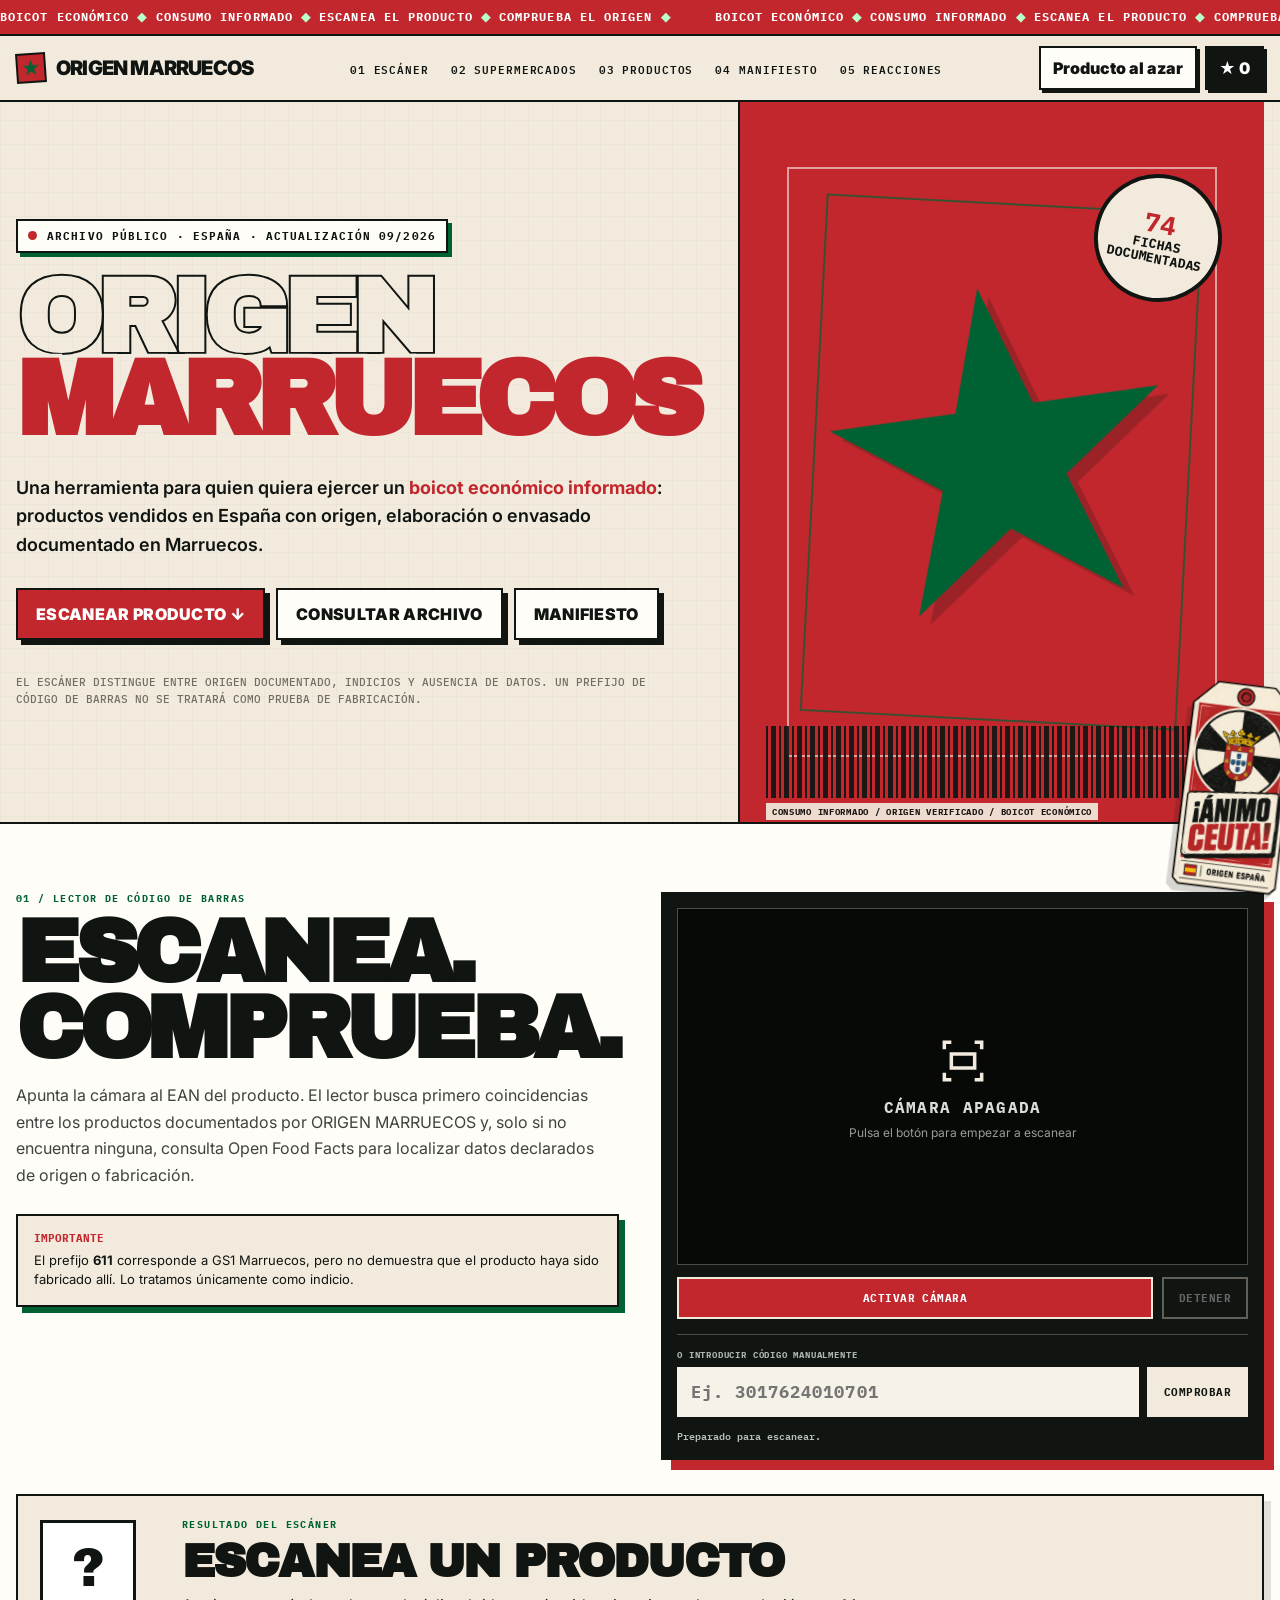
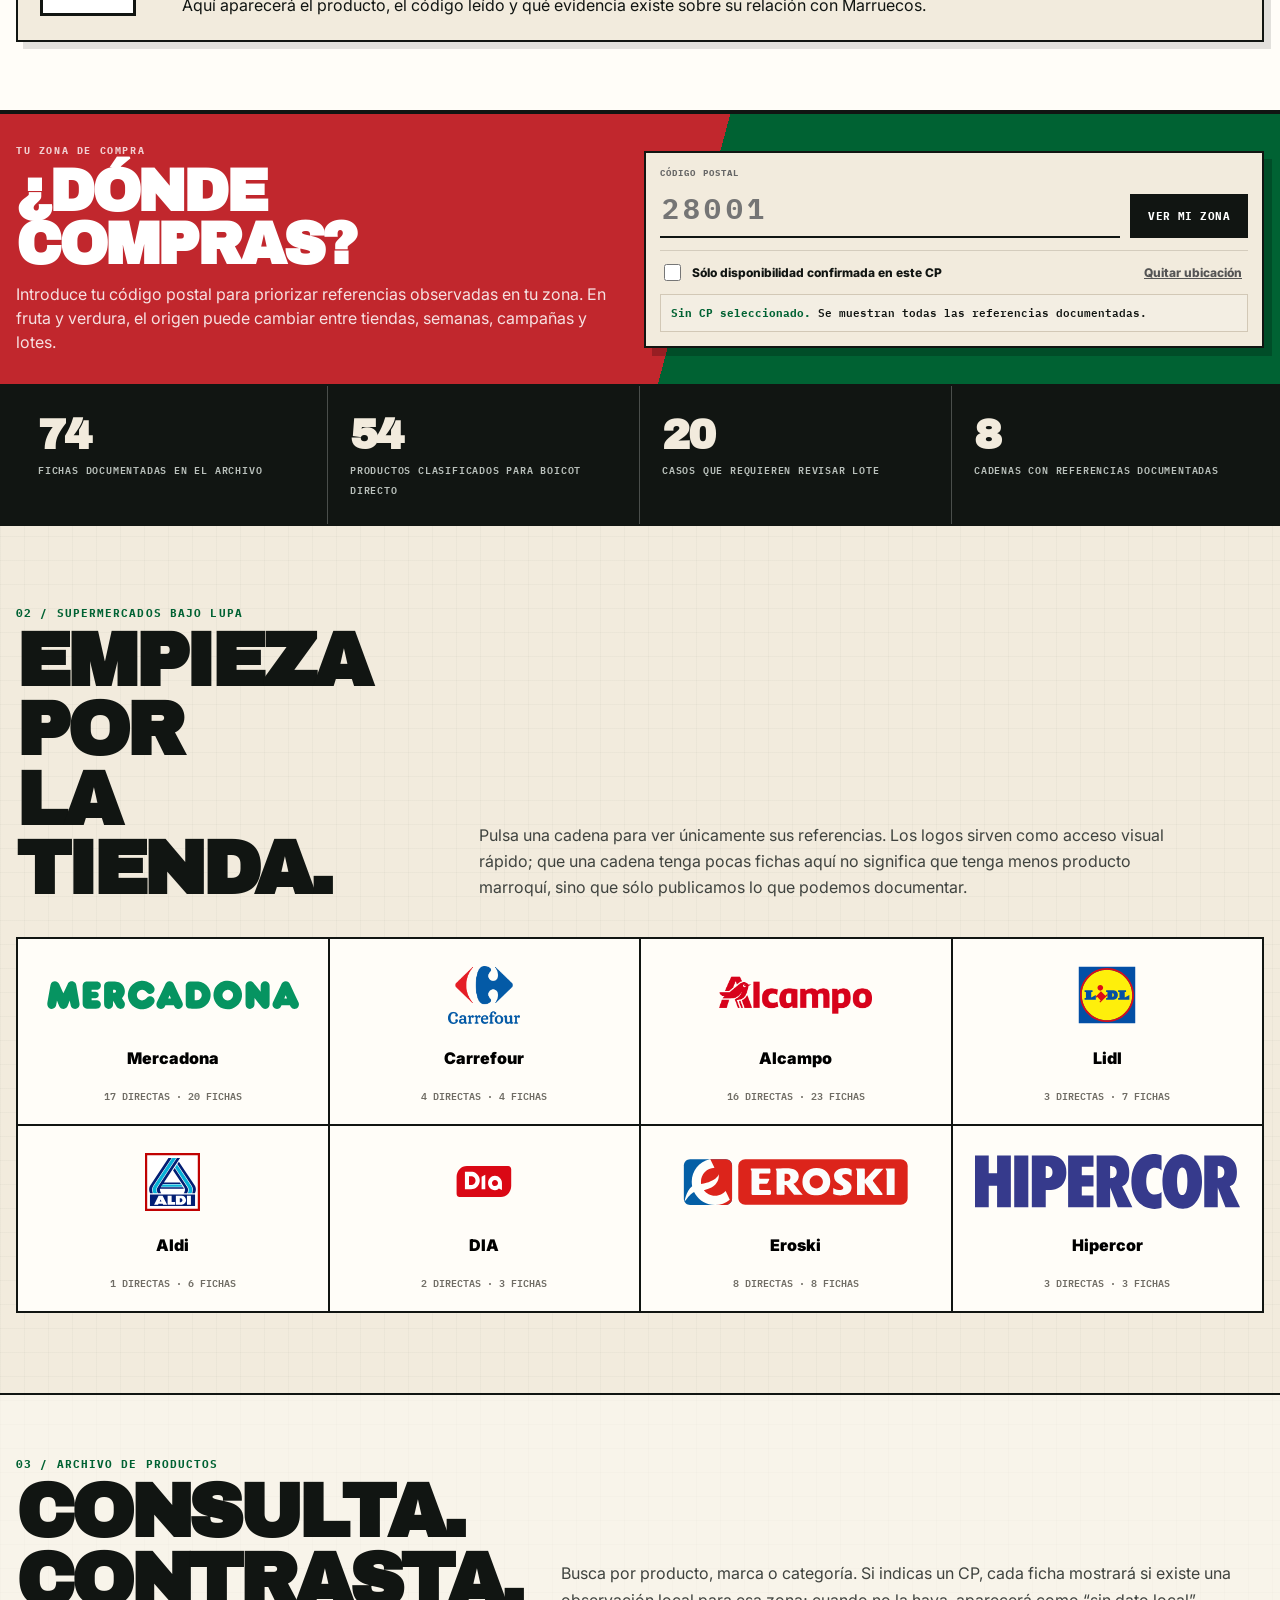
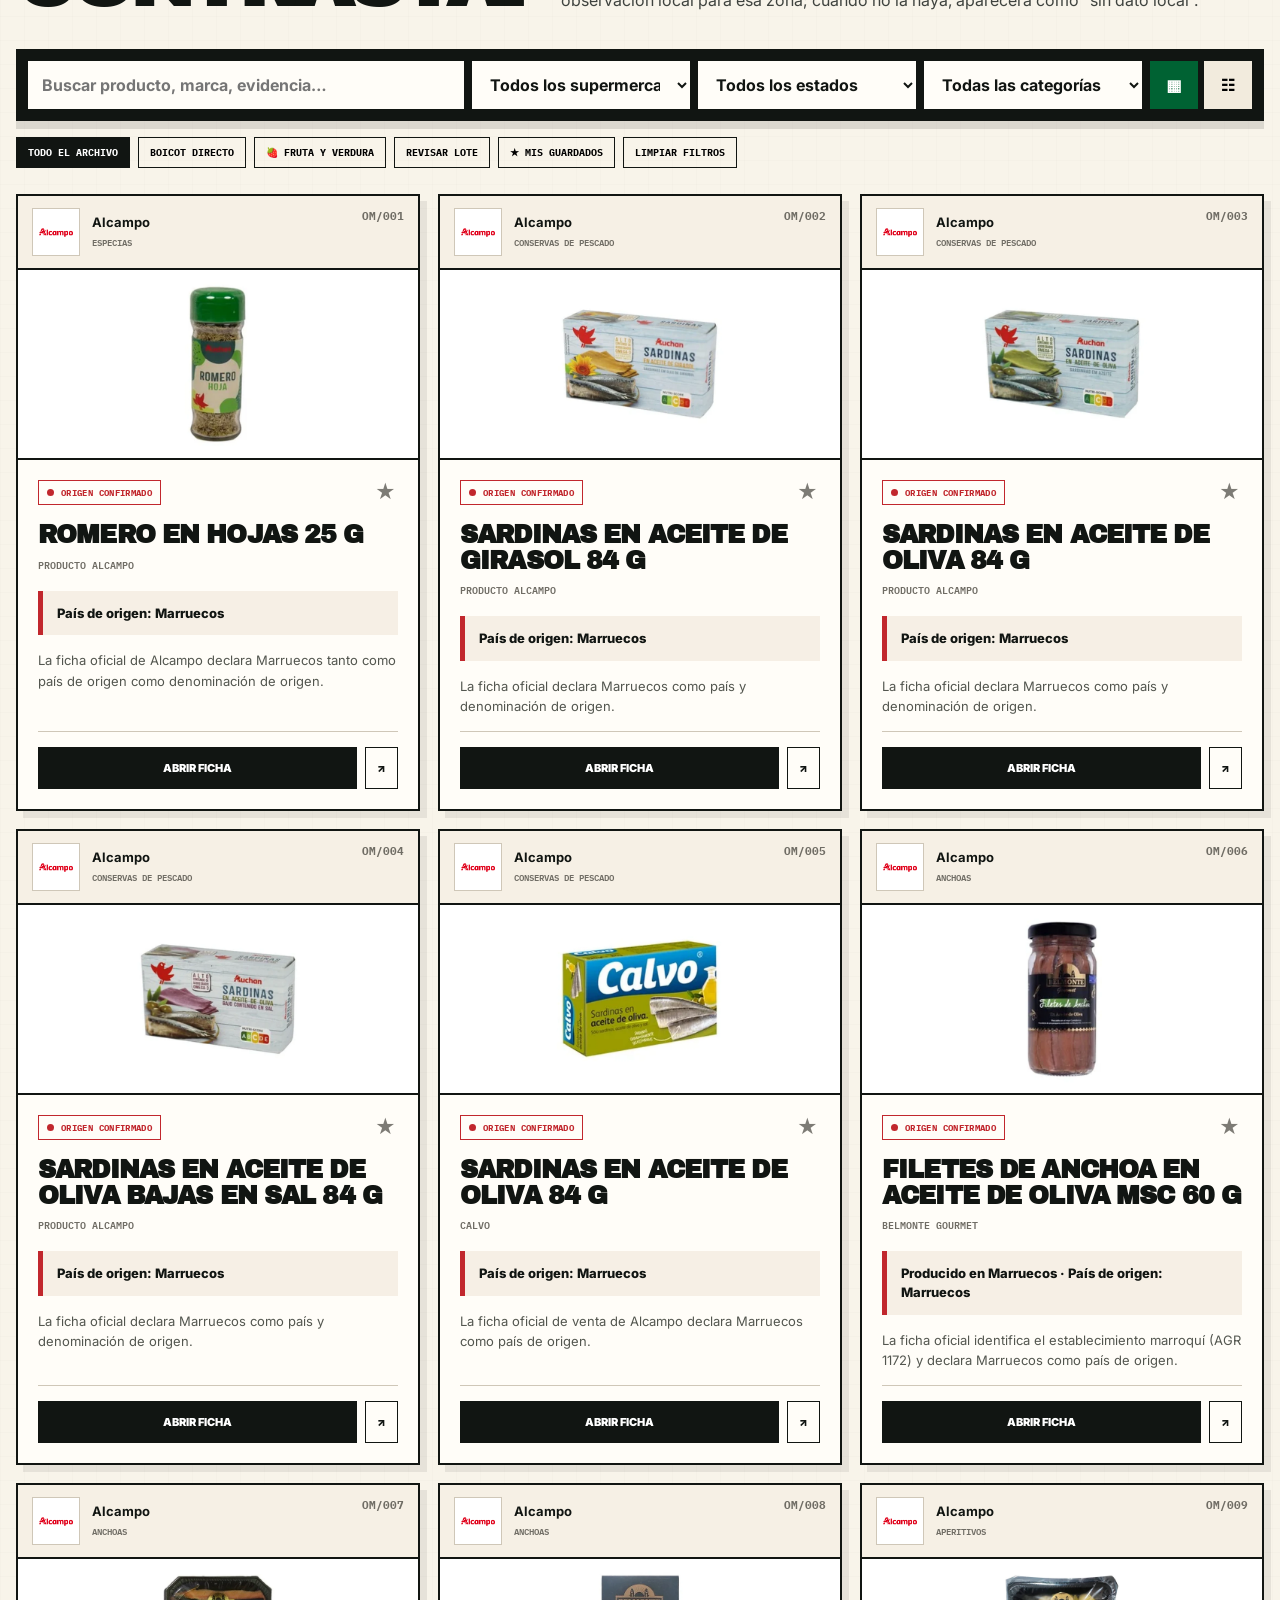
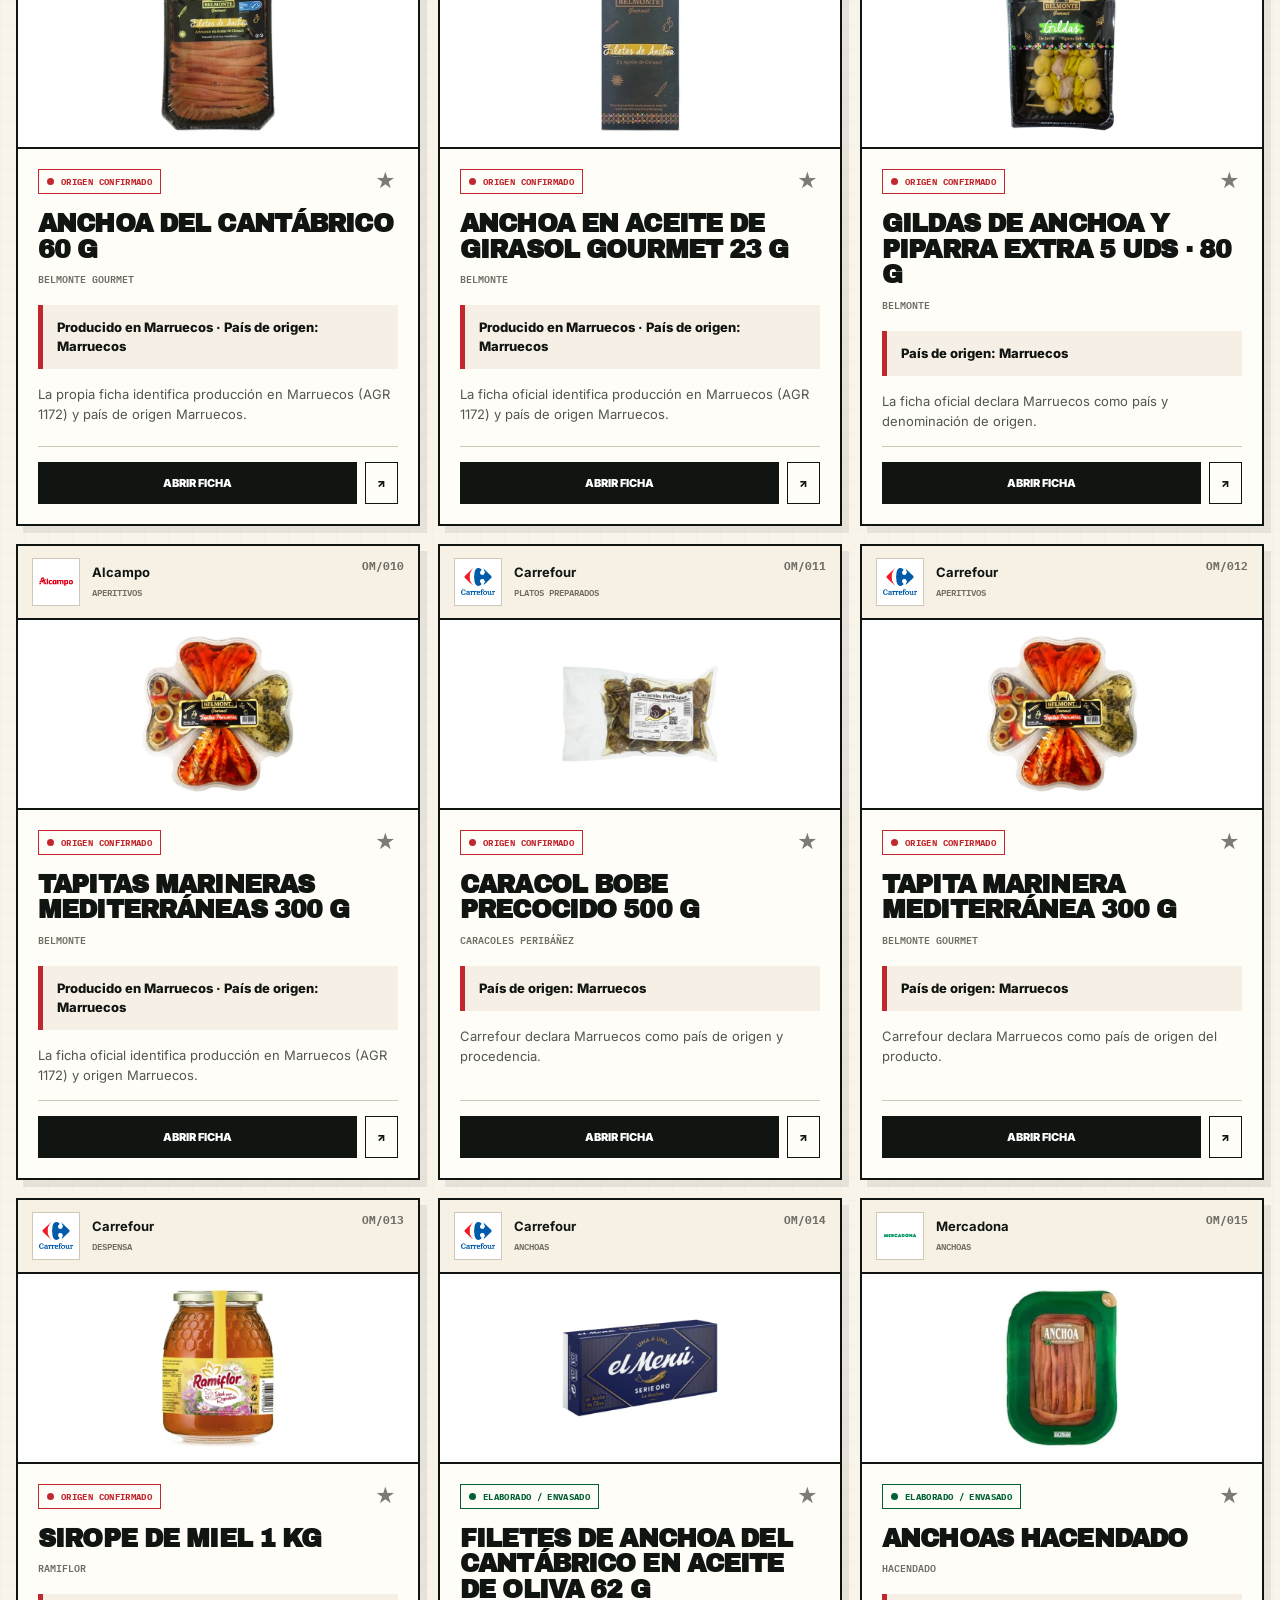
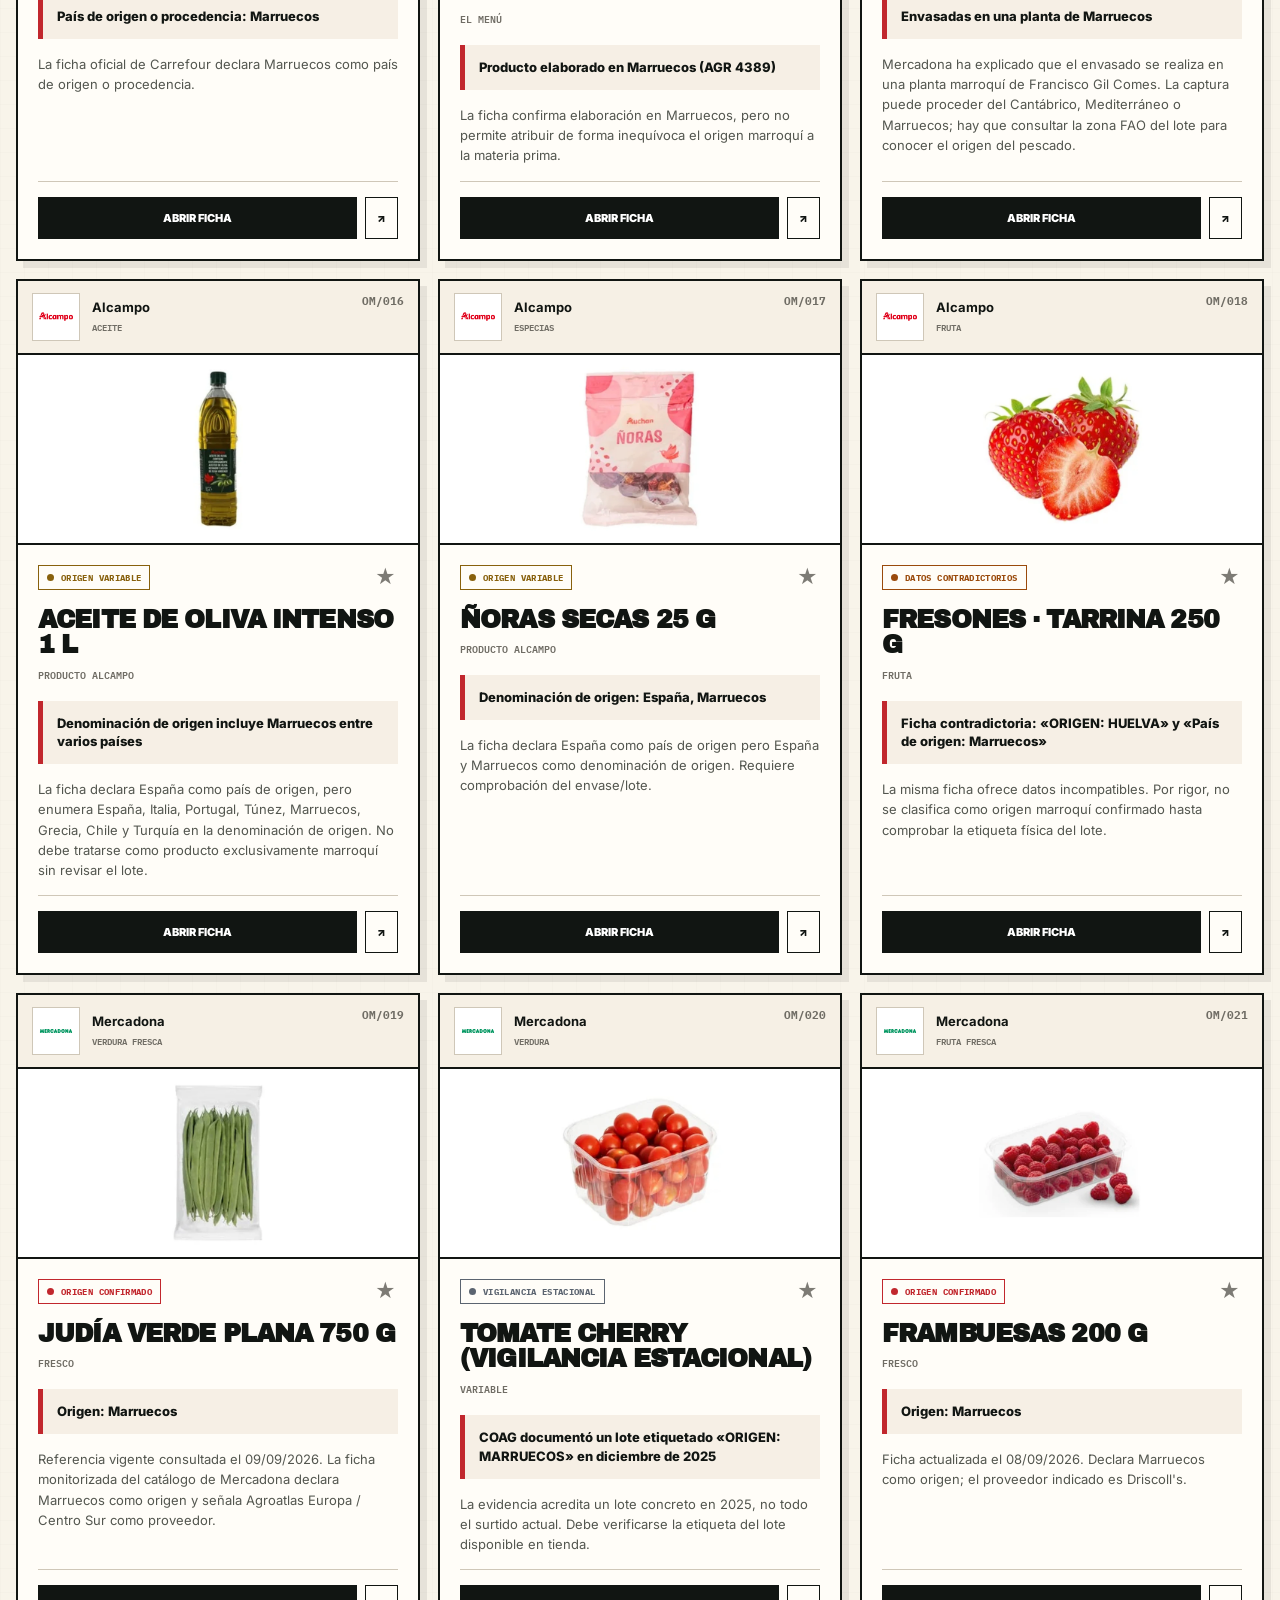
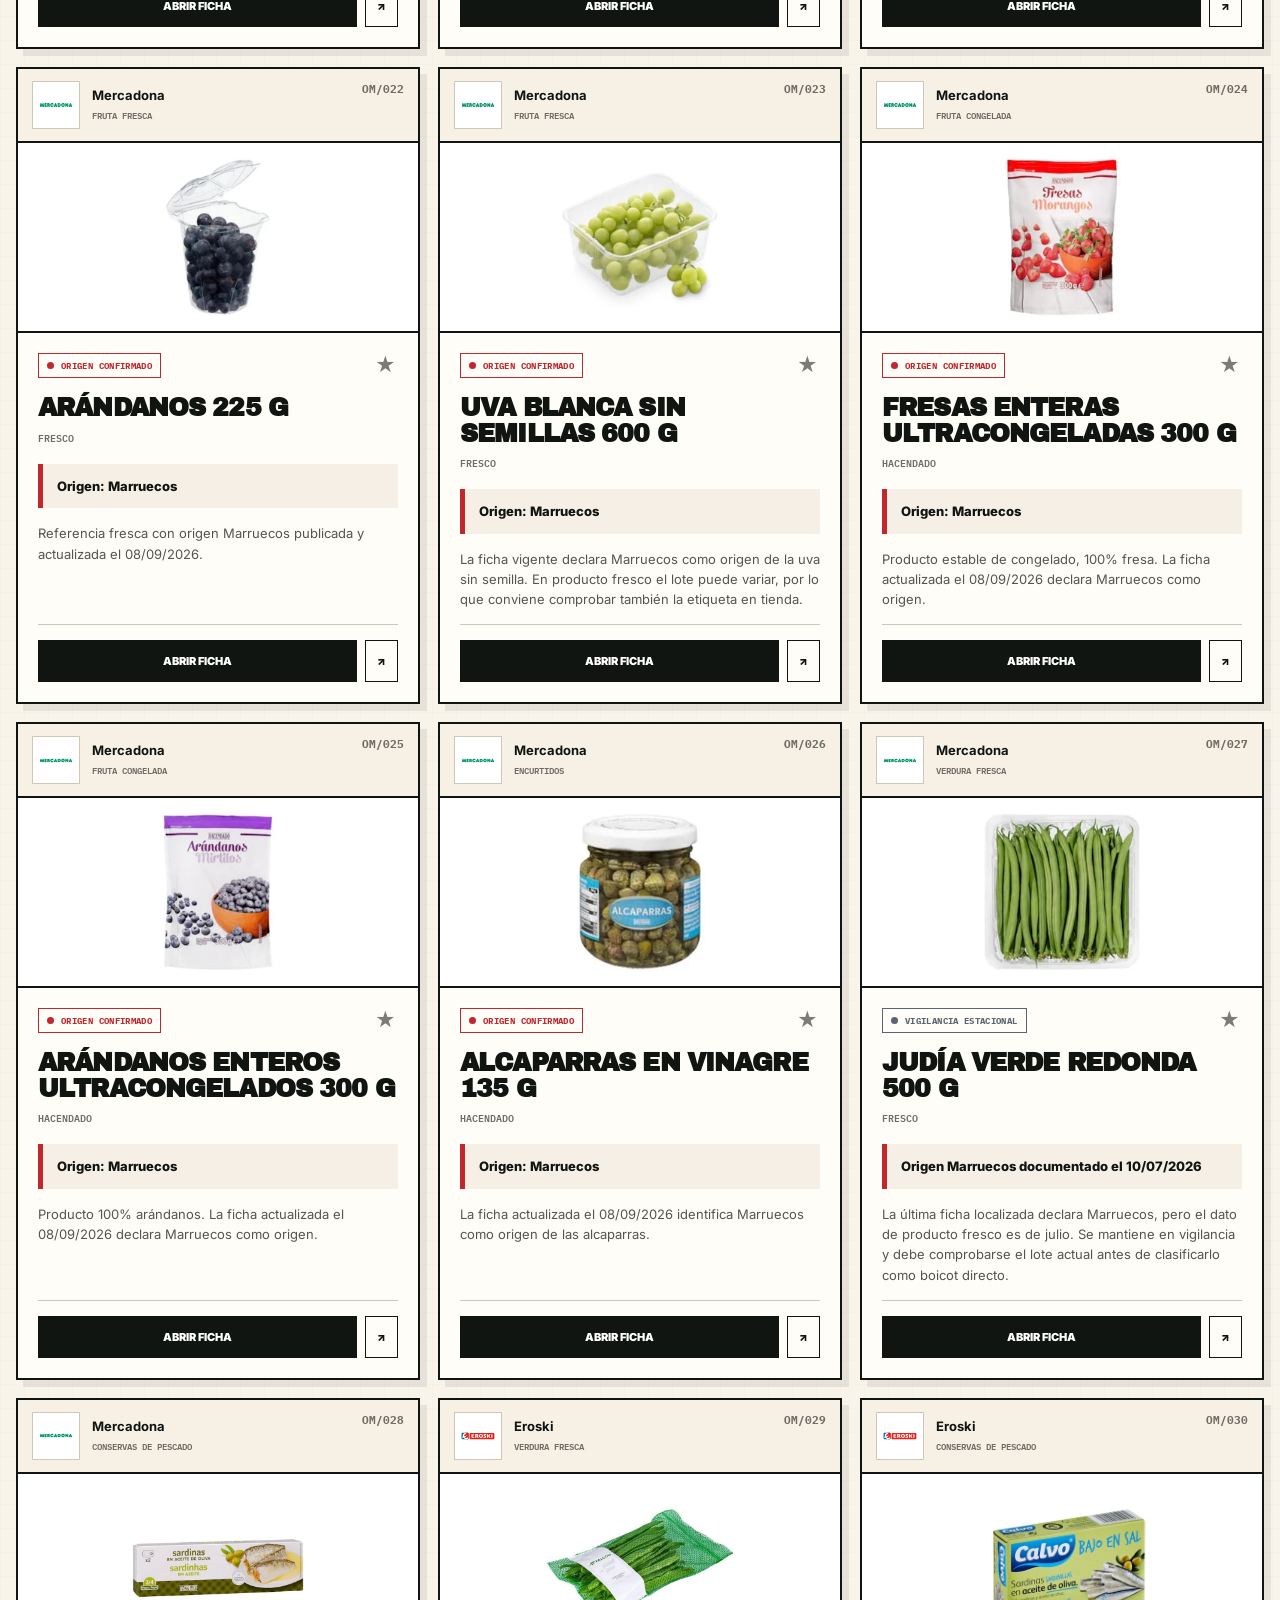
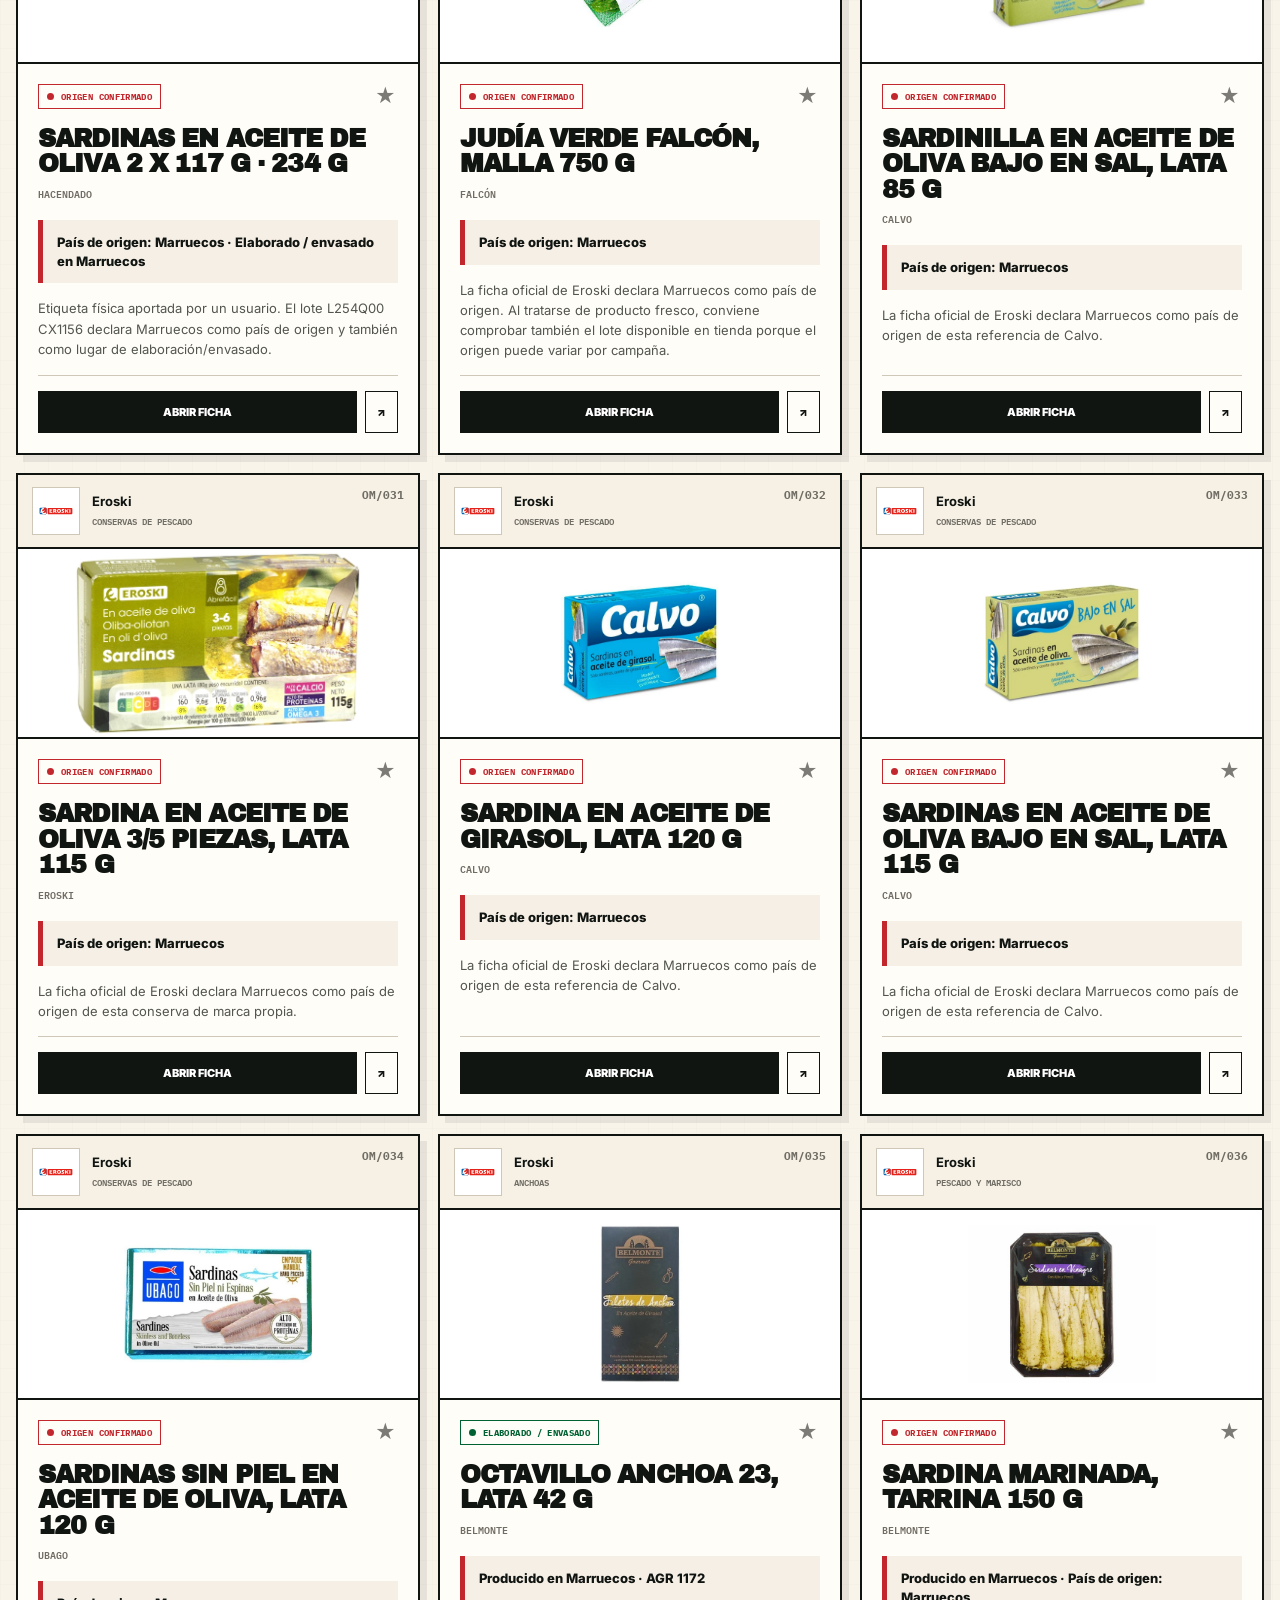
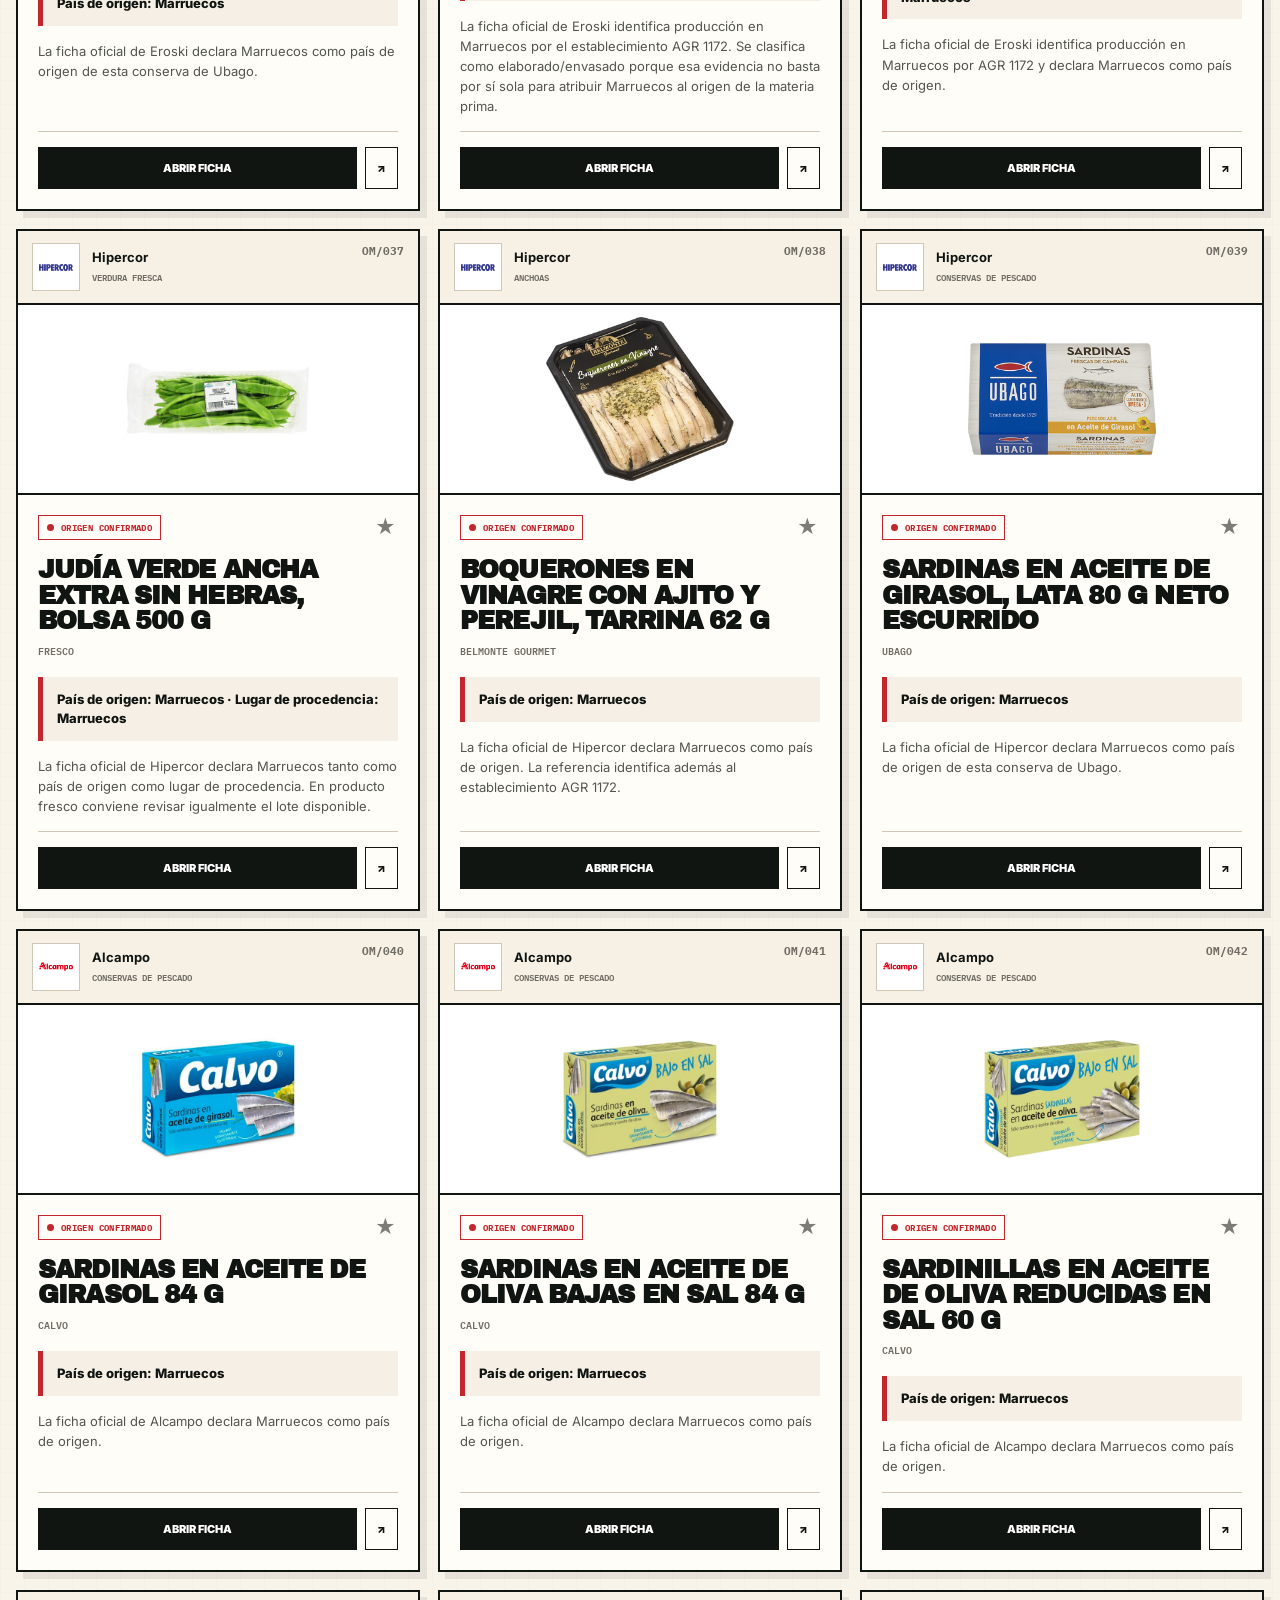
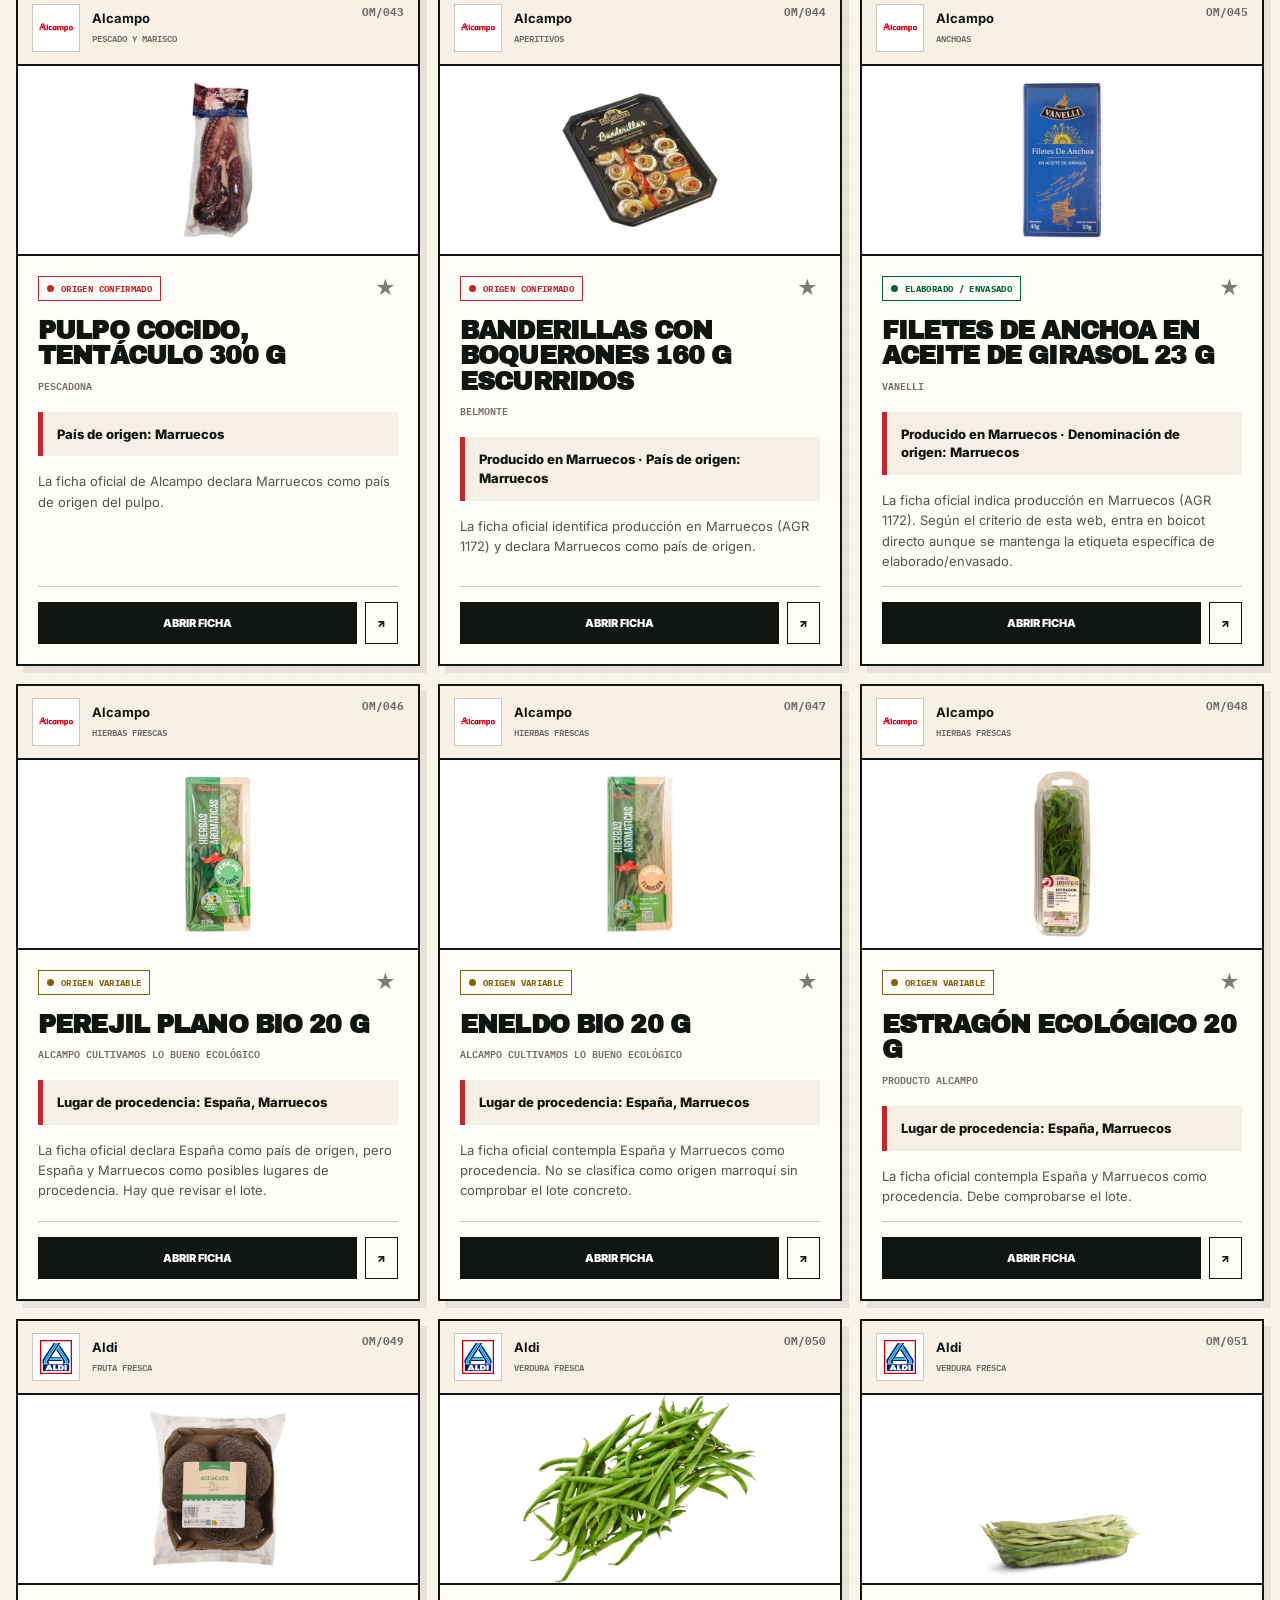
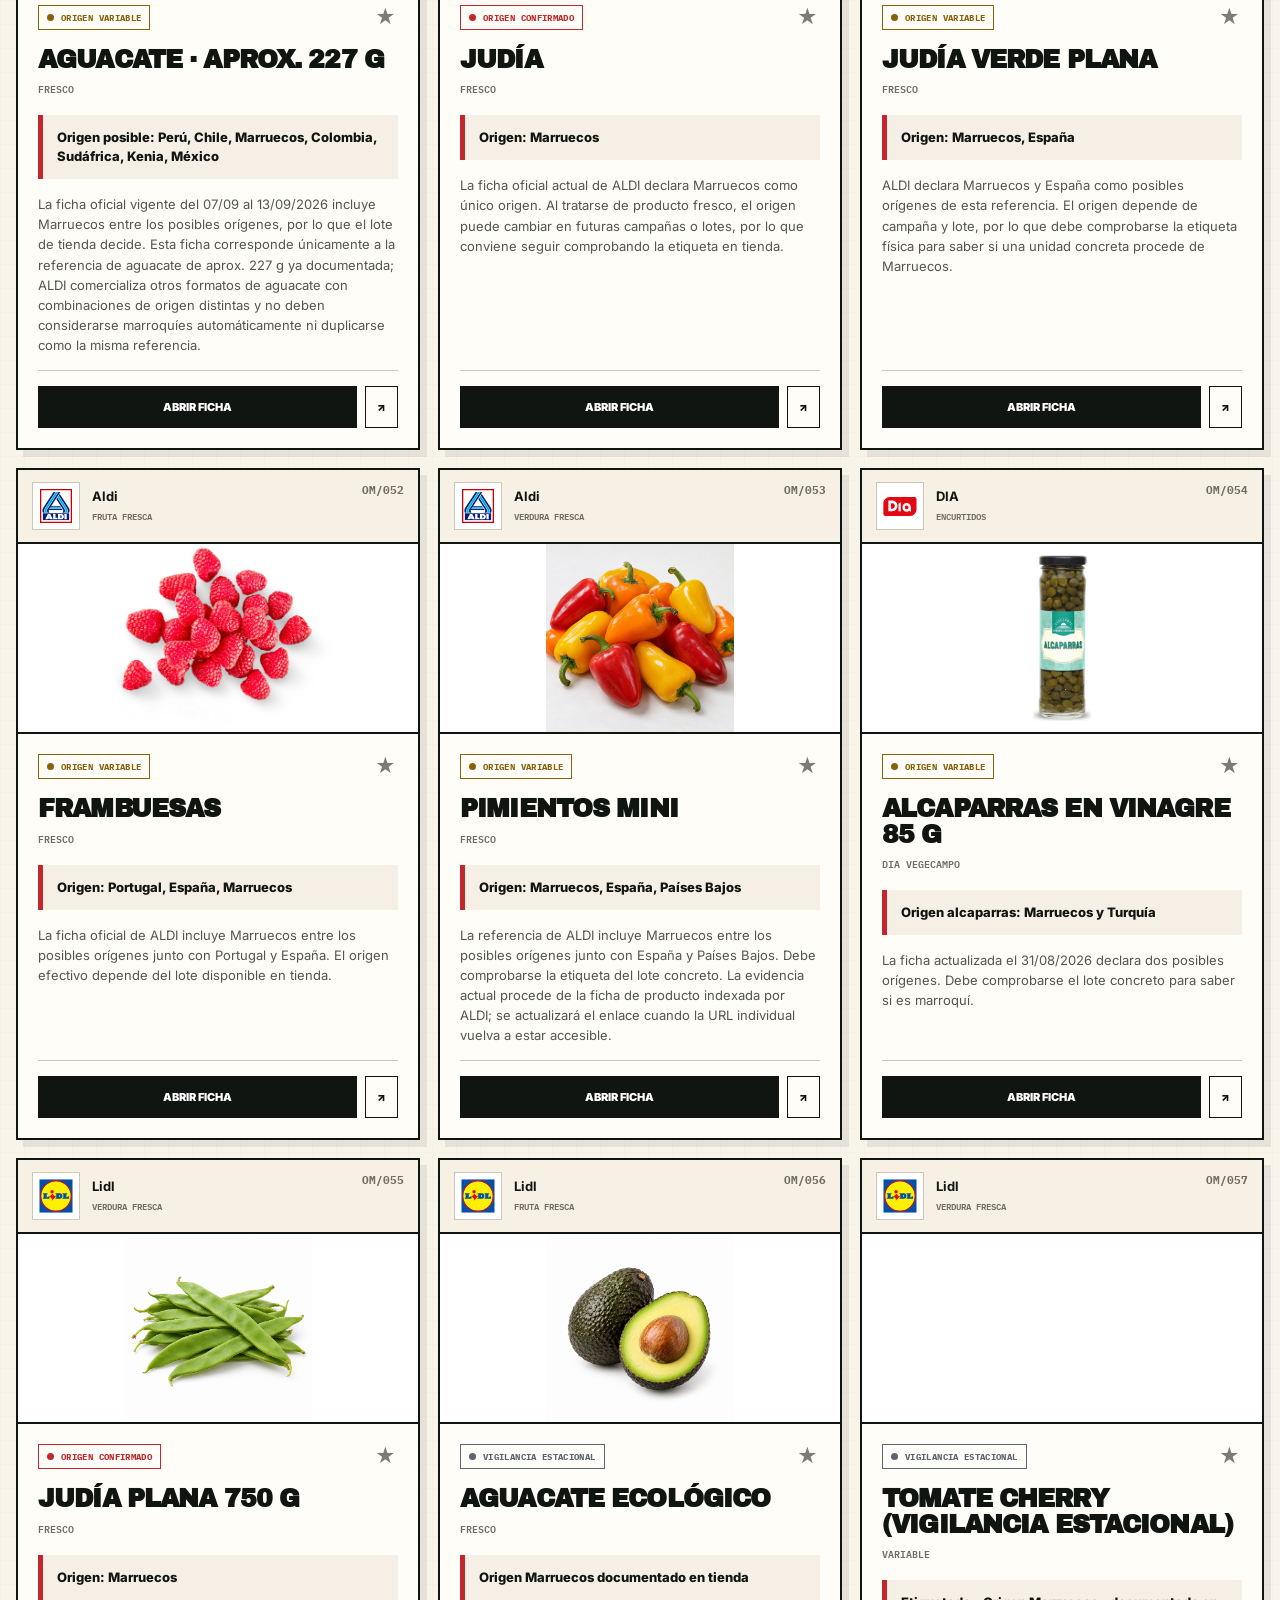
==== commit 3283507c: "Portada: destacar reacción del sector del ajo ante Marruecos" ====
--- a/index.html
+++ b/index.html
@@ -27,10 +27,14 @@
 <section class="products-zone" id="productos"><div class="section"><div class="section-head"><div><div class="section-kicker">03 / Archivo de productos</div><h2>Consulta.<br>Contrasta.</h2></div><p class="section-copy">Busca por producto, marca o categoría. Si indicas un CP, cada ficha mostrará si existe una observación local para esa zona; cuando no la haya, aparecerá como “sin dato local”.</p></div><div class="toolbelt"><input id="search" type="search" placeholder="Buscar producto, marca, evidencia…"><select id="chain"><option value="">Todos los supermercados</option></select><select id="status"><option value="">Todos los estados</option><option value="confirmed">Origen confirmado</option><option value="processed">Elaborado / envasado</option><option value="variable">Origen variable</option><option value="conflict">Datos contradictorios</option><option value="watch">Vigilancia estacional</option></select><select id="category"><option value="">Todas las categorías</option></select><div class="view-buttons"><button id="gridView" class="active" title="Vista de fichas">▦</button><button id="compactView" title="Vista compacta">☷</button></div></div><div class="quick-row"><button class="quick active" data-quick="">Todo el archivo</button><button class="quick" data-quick="boycott">Boicot directo</button><button class="quick" data-quick="fresh">🍓 Fruta y verdura</button><button class="quick" data-quick="review">Revisar lote</button><button class="quick" data-quick="saved">★ Mis guardados</button><button class="quick" id="clearFilters">Limpiar filtros</button></div><div class="product-grid" id="productGrid"></div></div></section>
 <section class="section" id="criterio"><div class="section-head"><div><div class="section-kicker">04 / Criterio editorial</div><h2>Boicot sí.<br>Bulología no.</h2></div><p class="section-copy">Para que una campaña de consumo sea útil tiene que distinguir entre un dato comprobable y una captura viral. Aquí la clasificación es deliberadamente explícita.</p></div><div class="manifesto"><div class="manifesto-left"><div class="big-no">01</div><h3>Qué cuenta como “origen Marruecos” aquí</h3><p>A efectos de esta web, se incluye tanto el producto cuyo país de origen/procedencia es Marruecos como el que ha sido elaborado o envasado allí.</p></div><div class="manifesto-right"><h3>Jerarquía de evidencia</h3><ol><li>Ficha oficial del supermercado con país de origen/procedencia.</li><li>Etiqueta física legible del producto y lote.</li><li>Declaración atribuible de la cadena o del fabricante.</li><li>Fuente secundaria fiable que reproduzca una declaración comprobable.</li></ol><button class="plain-btn" id="copyTemplate">Copiar plantilla para documentar un lote</button></div></div></section>
 <section class="reactions-zone" id="reacciones"><div class="section"><div class="section-head"><div><div class="section-kicker">05 / Reacciones</div><h2>El boicot<br>en los medios.</h2></div><p class="section-copy reactions-intro">Noticias y reacciones públicas que muestran cómo el boicot a los productos marroquíes, la revisión del origen y las herramientas para identificarlo están entrando en la conversación mediática.</p></div><div class="reactions-grid">
-<article class="reaction-card featured"><div class="reaction-meta"><span class="reaction-date">28 OCT 2026</span><span class="reaction-source">EUROPA PRESS</span></div><span class="reaction-tag">Movilización aplazada</span><h3>ASAJA, COAG y Unión de Uniones aplazan la tractorada contra la competencia de importaciones y el acuerdo con Marruecos tras el accidente ferroviario de Toledo</h3><a class="reaction-link" href="https://www.europapress.es/economia/noticia-organizaciones-agrarias-suspenden-tractorada-madrid-accidente-trenes-minutos-silencio-20261028114251.html" target="_blank" rel="noopener noreferrer">Leer noticia ↗</a></article>
-<article class="reaction-card"><div class="reaction-meta"><span class="reaction-date">26 OCT 2026</span><span class="reaction-source">EL ESPAÑOL</span></div><span class="reaction-tag">Reportaje sectorial</span><h3>COAG, FEPEX y ASAJA alertan de la competencia marroquí en el tomate y su expansión hacia los frutos rojos</h3><a class="reaction-link" href="https://www.elespanol.com/reportajes/20261026/guerra-gana-marruecos-espana-tomate-fresa-sahara-gracias-ue-pedro-sanchez/1003744432433_0.html" target="_blank" rel="noopener noreferrer">Leer noticia ↗</a></article>
-<article class="reaction-card"><div class="reaction-meta"><span class="reaction-date">26 OCT 2026</span><span class="reaction-source">EL DEBATE</span></div><span class="reaction-tag">Acuerdo comercial</span><h3>El Debate recoge que el acuerdo UE-Marruecos puede seguir aplicándose provisionalmente sin plazo de ratificación</h3><a class="reaction-link" href="https://www.eldebate.com/campo-y-caza/20261026/ue-puede-mantener-sine-die-aplicacion-provisional-acuerdo-marruecos-pasar-parlamento_473623.html" target="_blank" rel="noopener noreferrer">Leer noticia ↗</a></article>
-<article class="reaction-card"><div class="reaction-meta"><span class="reaction-date">20 OCT 2026</span><span class="reaction-source">EUROPA PRESS · ANDALUCÍA</span></div><span class="reaction-tag">Respuesta institucional</span><h3>La Junta de Andalucía cuestiona el etiquetado de tomates del Sáhara Occidental como marroquíes y reclama controles</h3><a class="reaction-link" href="https://www.europapress.es/andalucia/noticia-andalucia-lamenta-espana-sea-tibio-marruecos-asegura-sector-agrario-siente-desamparado-20261020113857.html" target="_blank" rel="noopener noreferrer">Leer noticia ↗</a></article>
+<article class="reaction-card featured"><div class="reaction-meta"><span class="reaction-date">06 NOV 2026</span><span class="reaction-source">ECONOMÍA DIGITAL · VALENCIA</span></div><span class="reaction-tag">Reacción institucional</span><h3>La Generalitat Valenciana critica la entrada de aceite marroquí frente a la retirada obligatoria del 12 % de la producción española</h3><a class="reaction-link" href="https://www.economiadigital.es/valencia/agricultura/generalitat-censura-sanchez-permita-aceite-marruecos-entrar-control-inmovilice-espanol.html" target="_blank" rel="noopener noreferrer">Leer noticia ↗</a></article>
+<article class="reaction-card"><div class="reaction-meta"><span class="reaction-date">05 NOV 2026</span><span class="reaction-source">DIARIO JAÉN</span></div><span class="reaction-tag">Iniciativa parlamentaria</span><h3>VOX anuncia la tramitación urgente de un debate europeo sobre las importaciones marroquíes de productos del olivar, previsto para enero de 2027</h3><a class="reaction-link" href="https://www.diariojaen.es/jaen/vox-logra-un-debate-urgente-en-el-parlamento-europeo-sobre-la-competencia-desleal-de-marruecos-al-olivar-espanol-LP11698939" target="_blank" rel="noopener noreferrer">Leer noticia ↗</a></article>
+
+<article class="reaction-card"><div class="reaction-meta"><span class="reaction-date">03 NOV 2026</span><span class="reaction-source">EUROPA PRESS</span></div><span class="reaction-tag">Reacción sectorial</span><h3>El sector español del ajo pide a la UE que actúe ante las licencias de importación impuestas por Marruecos</h3><a class="reaction-link" href="https://www.europapress.es/epagro/union-europea/noticia-sector-ajo-pide-actuacion-urgente-ue-restricciones-marruecos-apertura-reino-unido-20261103172507.html" target="_blank" rel="noopener noreferrer">Leer noticia ↗</a></article>
+<article class="reaction-card"><div class="reaction-meta"><span class="reaction-date">28 OCT 2026</span><span class="reaction-source">EUROPA PRESS</span></div><span class="reaction-tag">Movilización aplazada</span><h3>ASAJA, COAG y Unión de Uniones aplazan la tractorada contra la competencia de importaciones y el acuerdo con Marruecos tras el accidente ferroviario de Toledo</h3><a class="reaction-link" href="https://www.europapress.es/economia/noticia-organizaciones-agrarias-suspenden-tractorada-madrid-accidente-trenes-minutos-silencio-20261028114251.html" target="_blank" rel="noopener noreferrer">Leer noticia ↗</a></article>
+
+
+
 
 
 </div><div class="reactions-more"><a class="cta" href="reacciones.html">Ver más →</a></div></div></section>
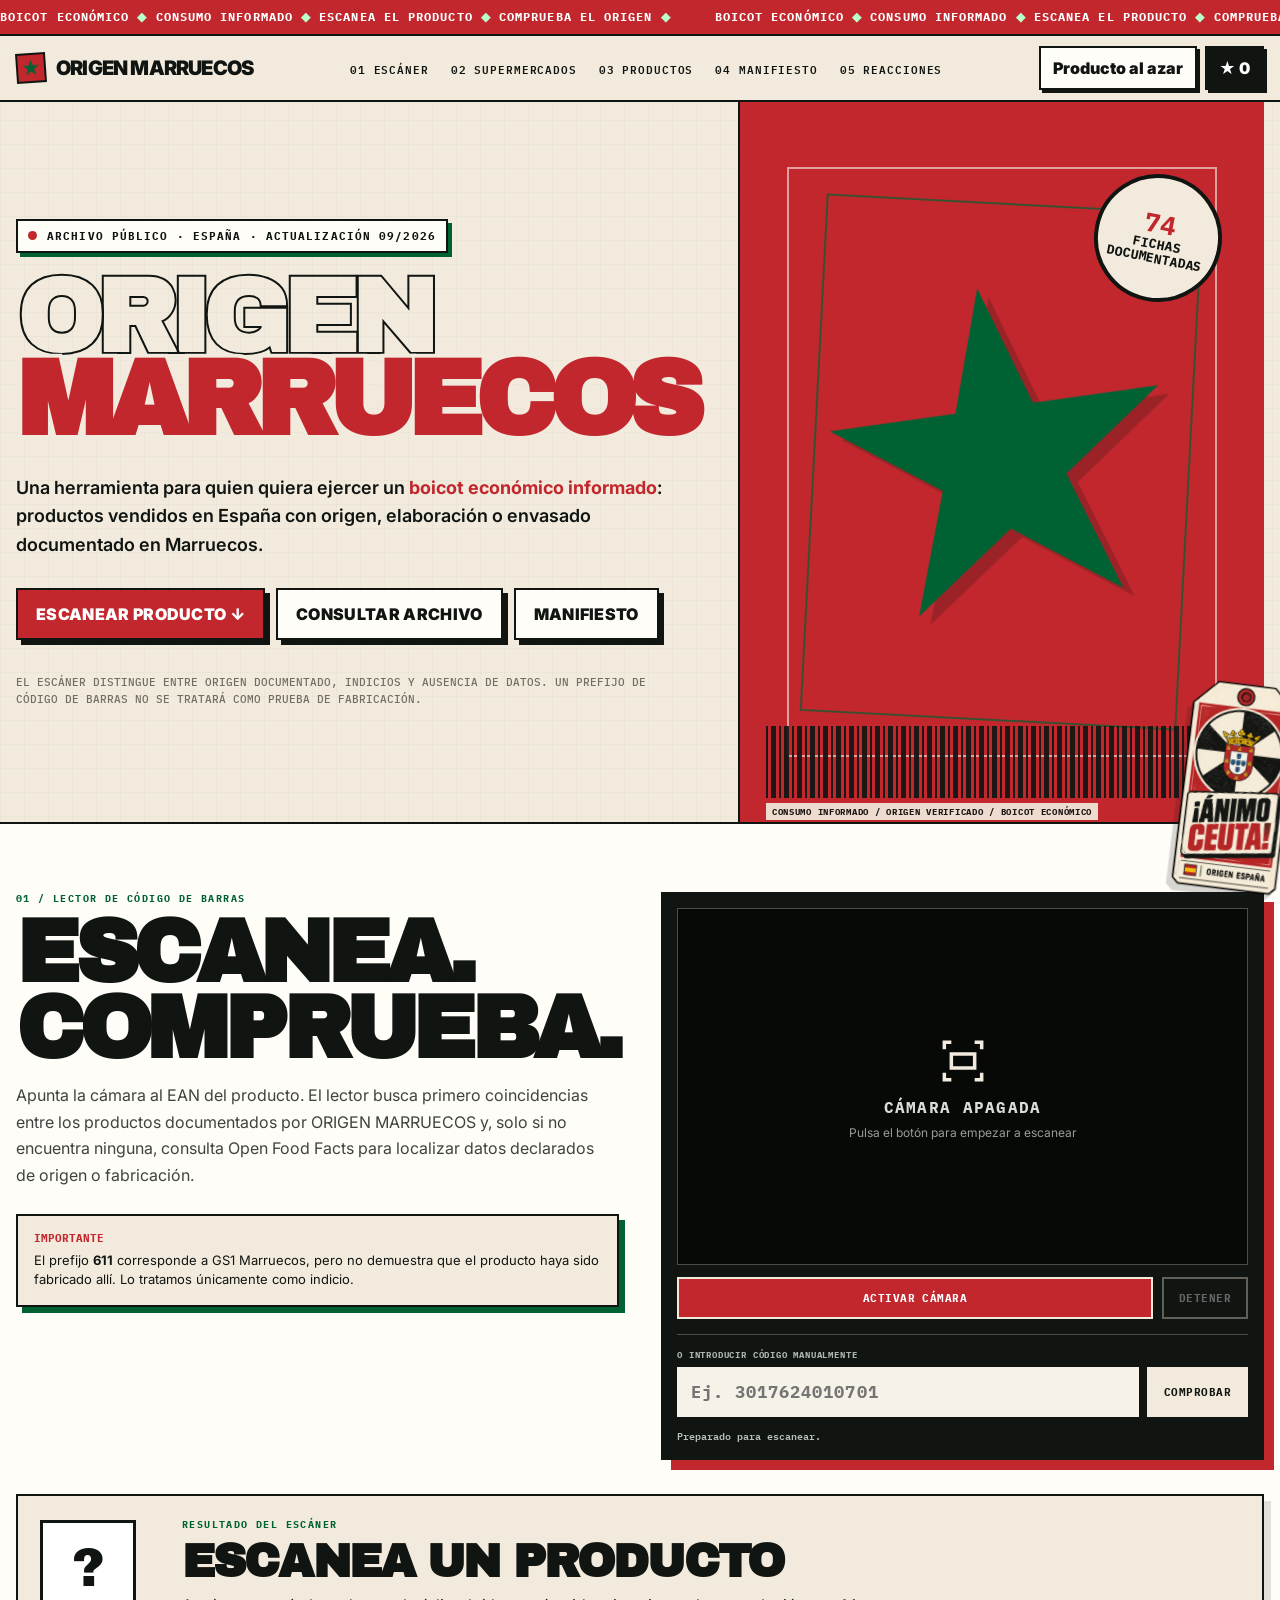
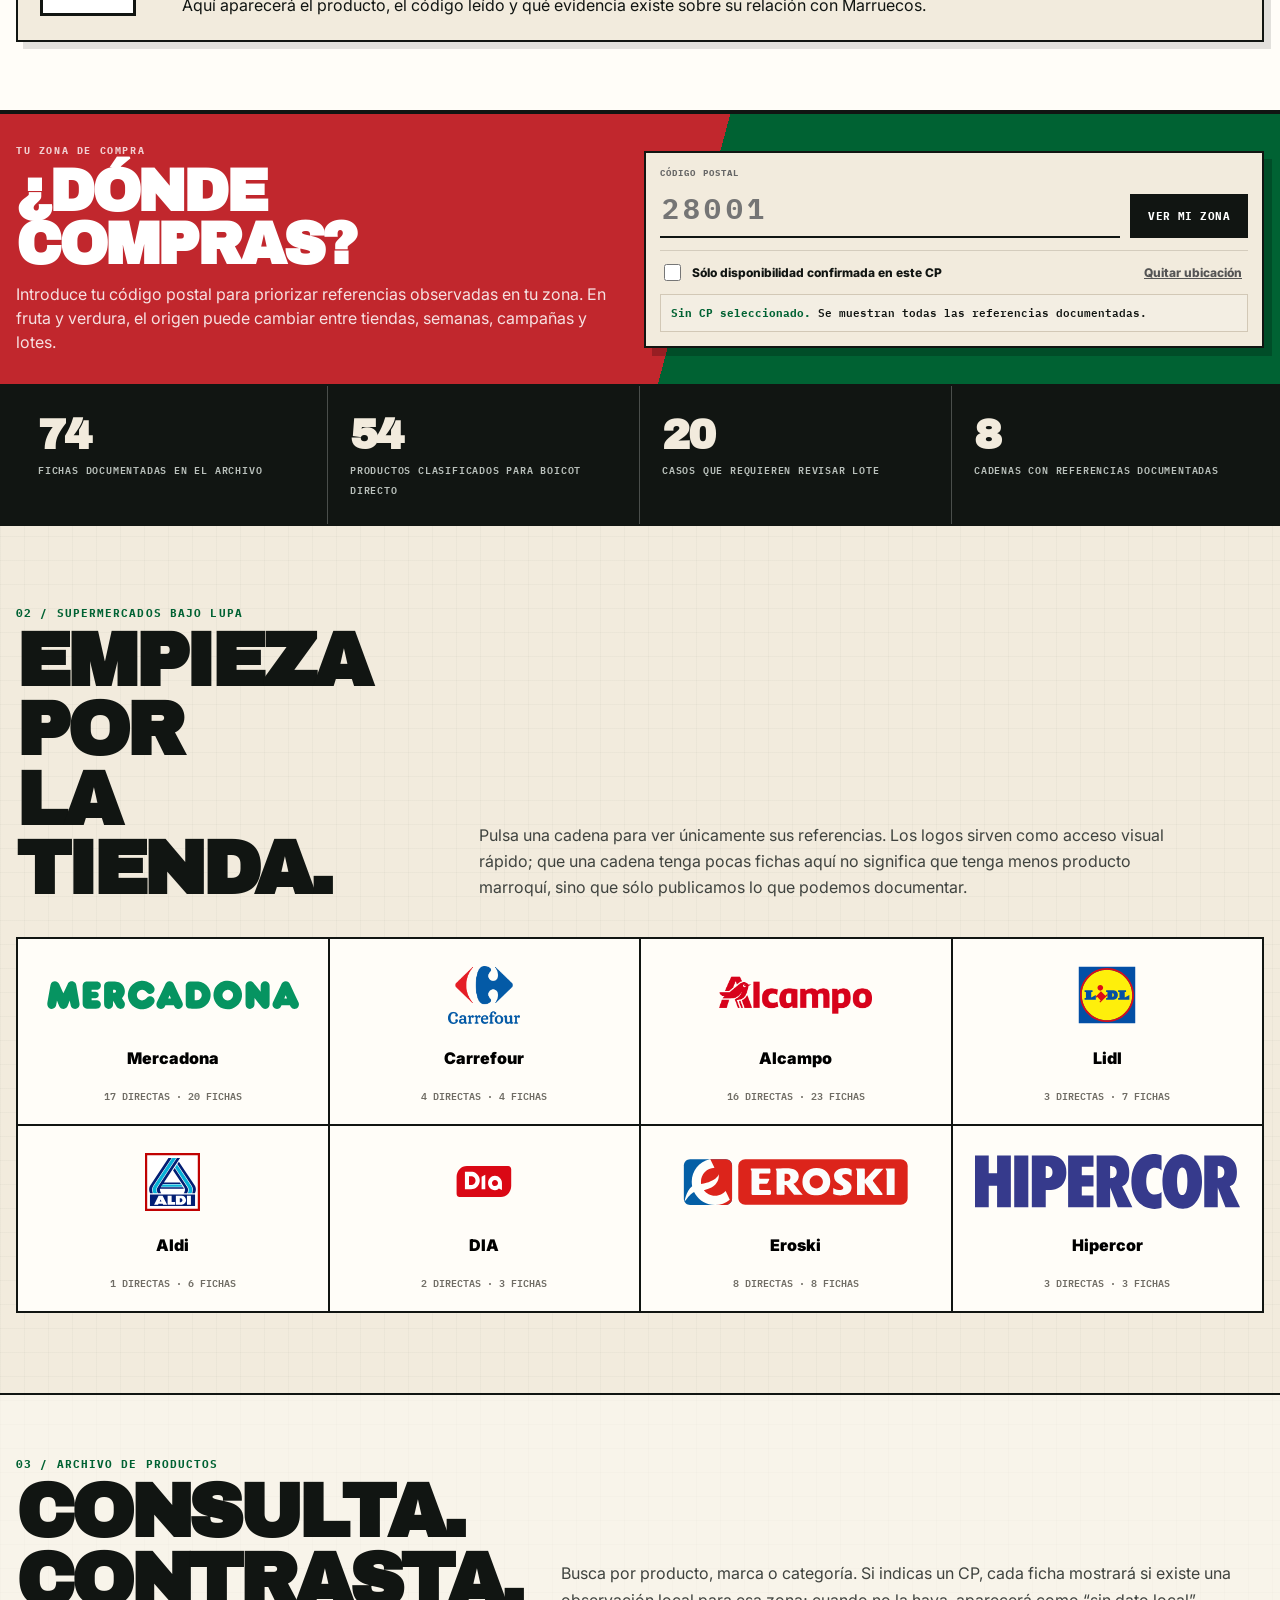
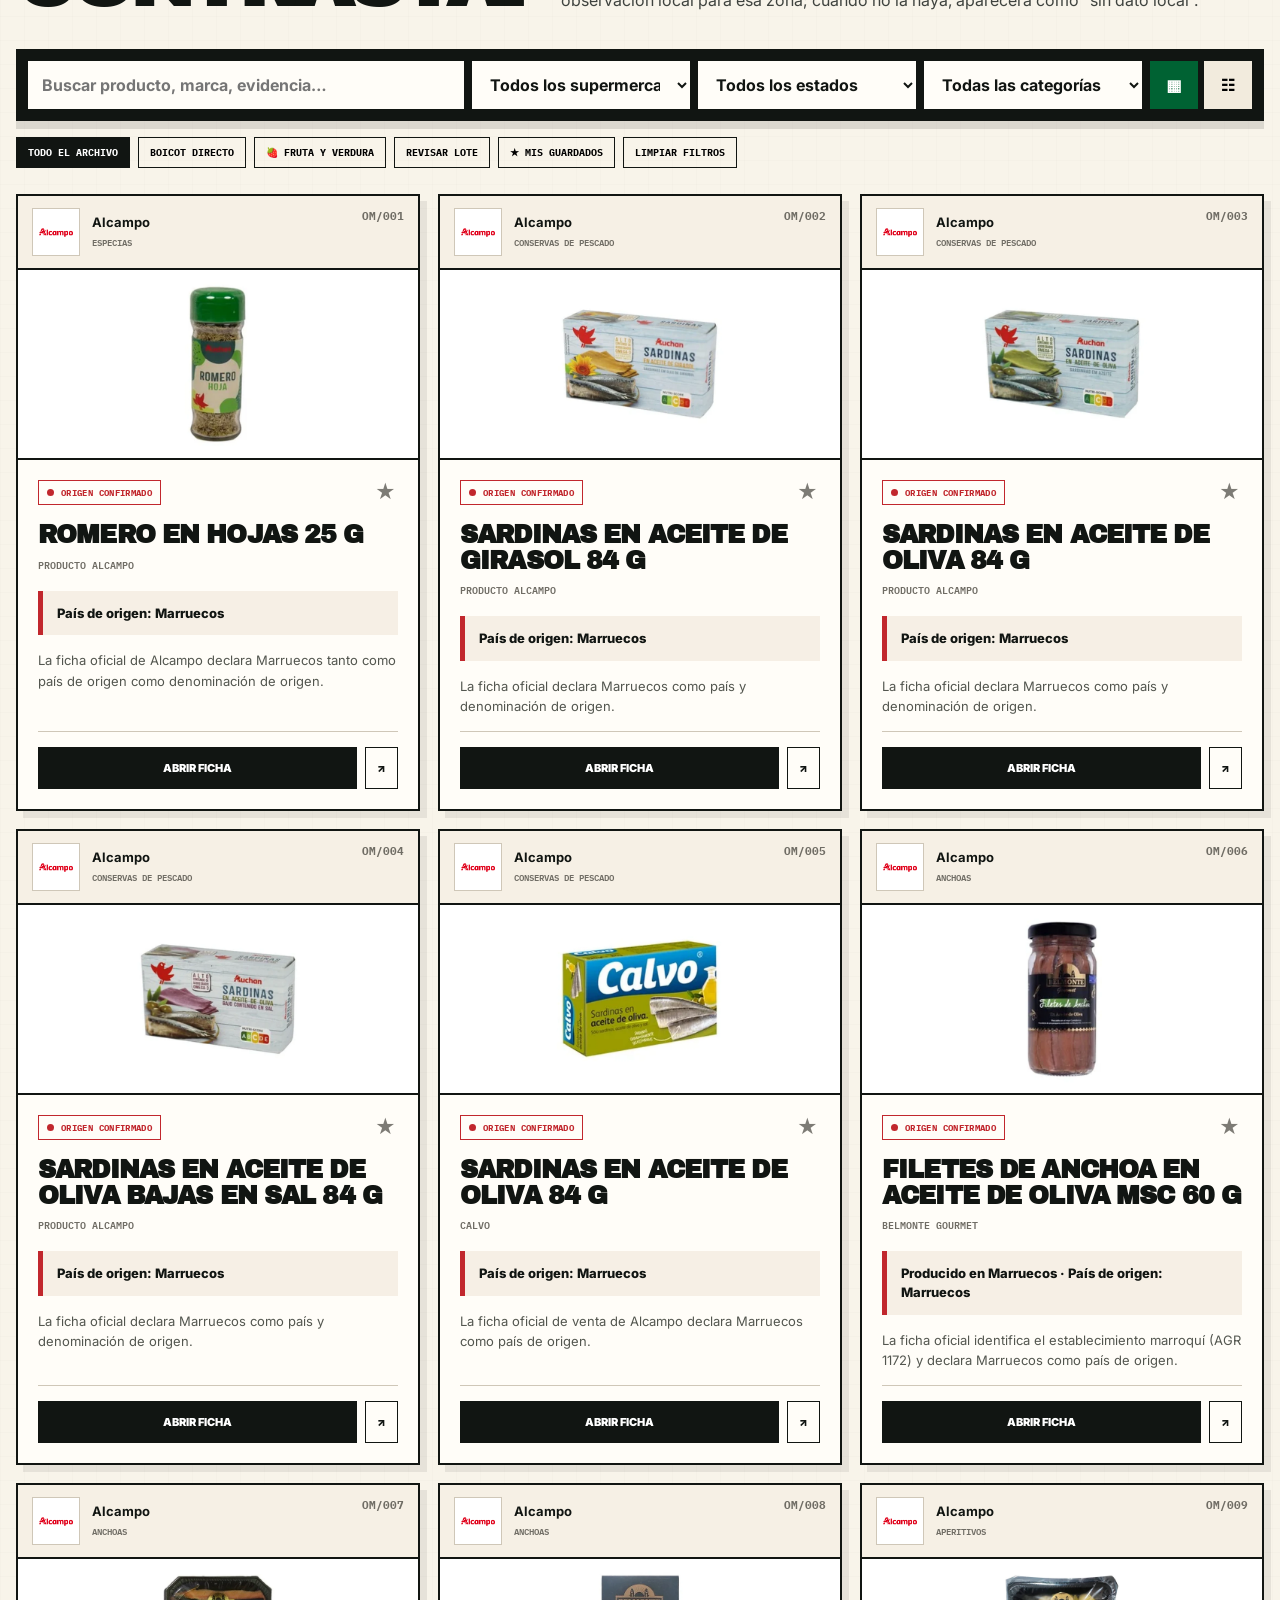
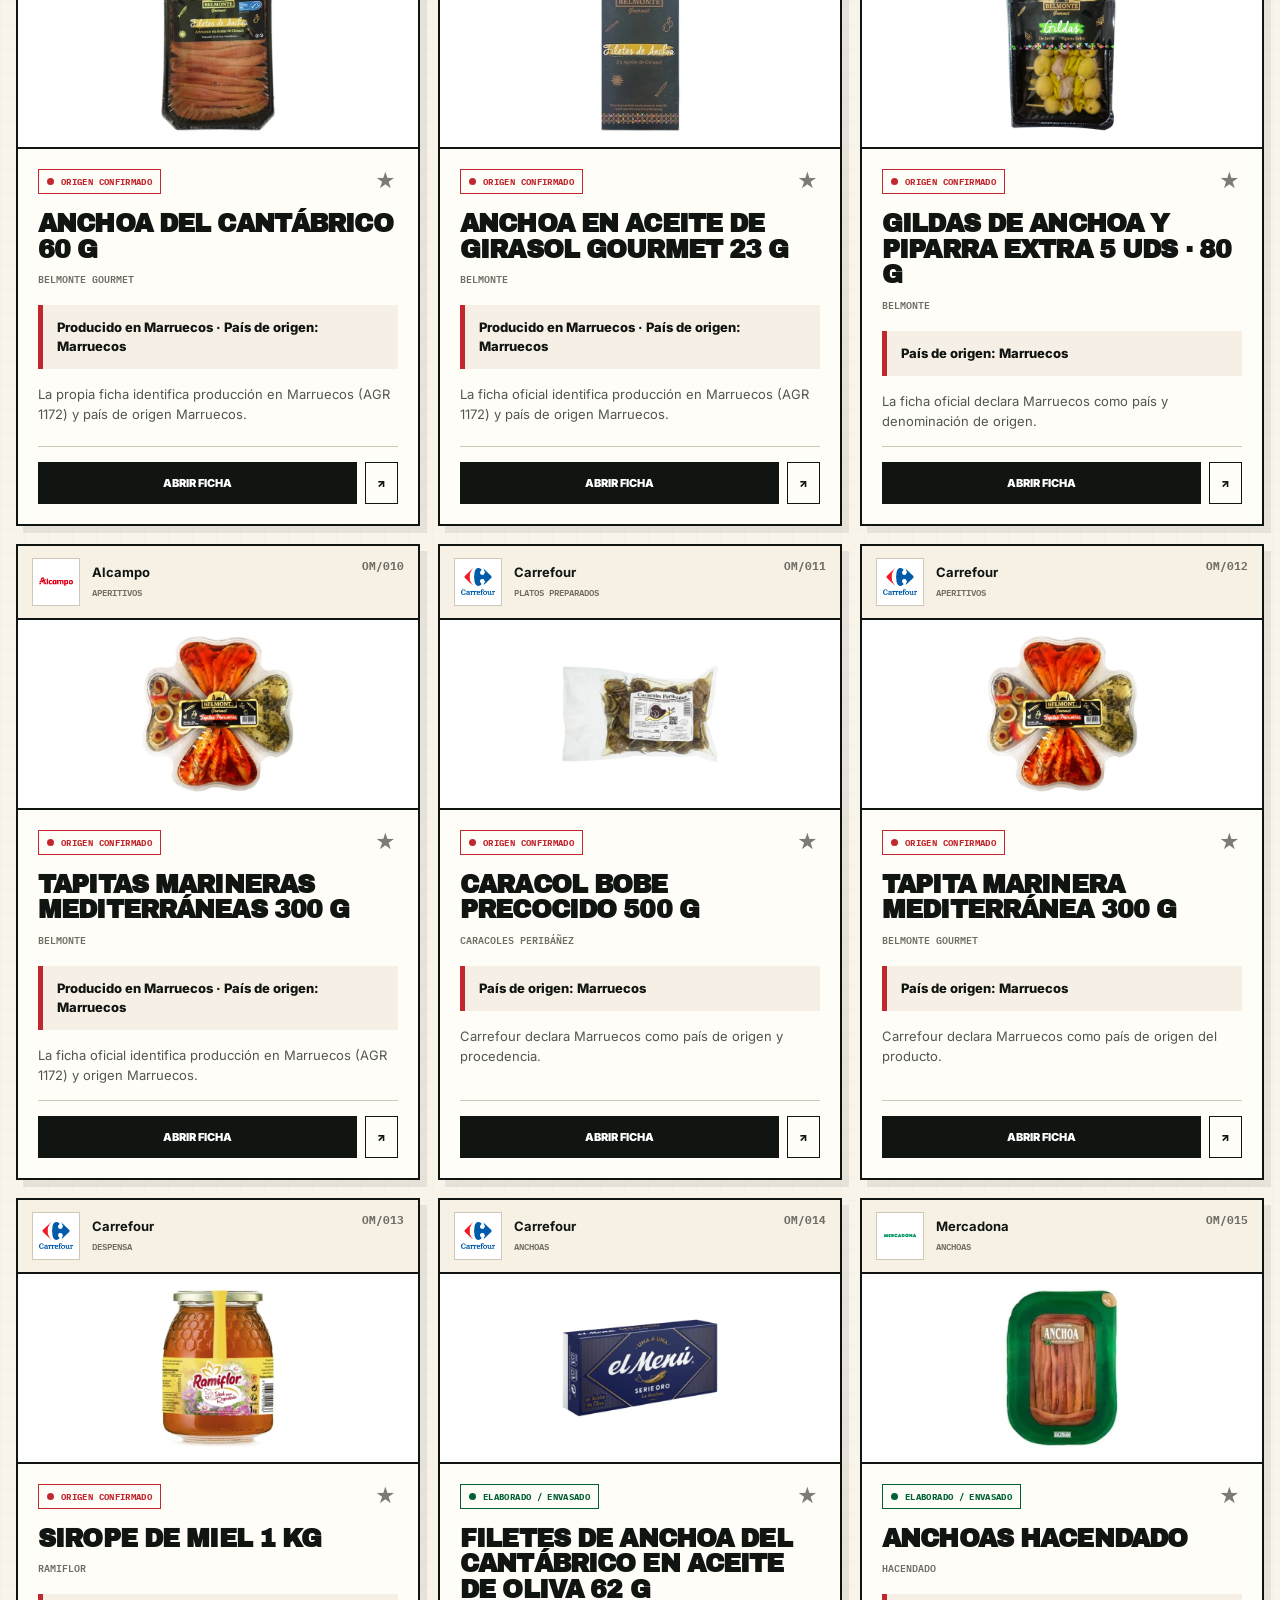
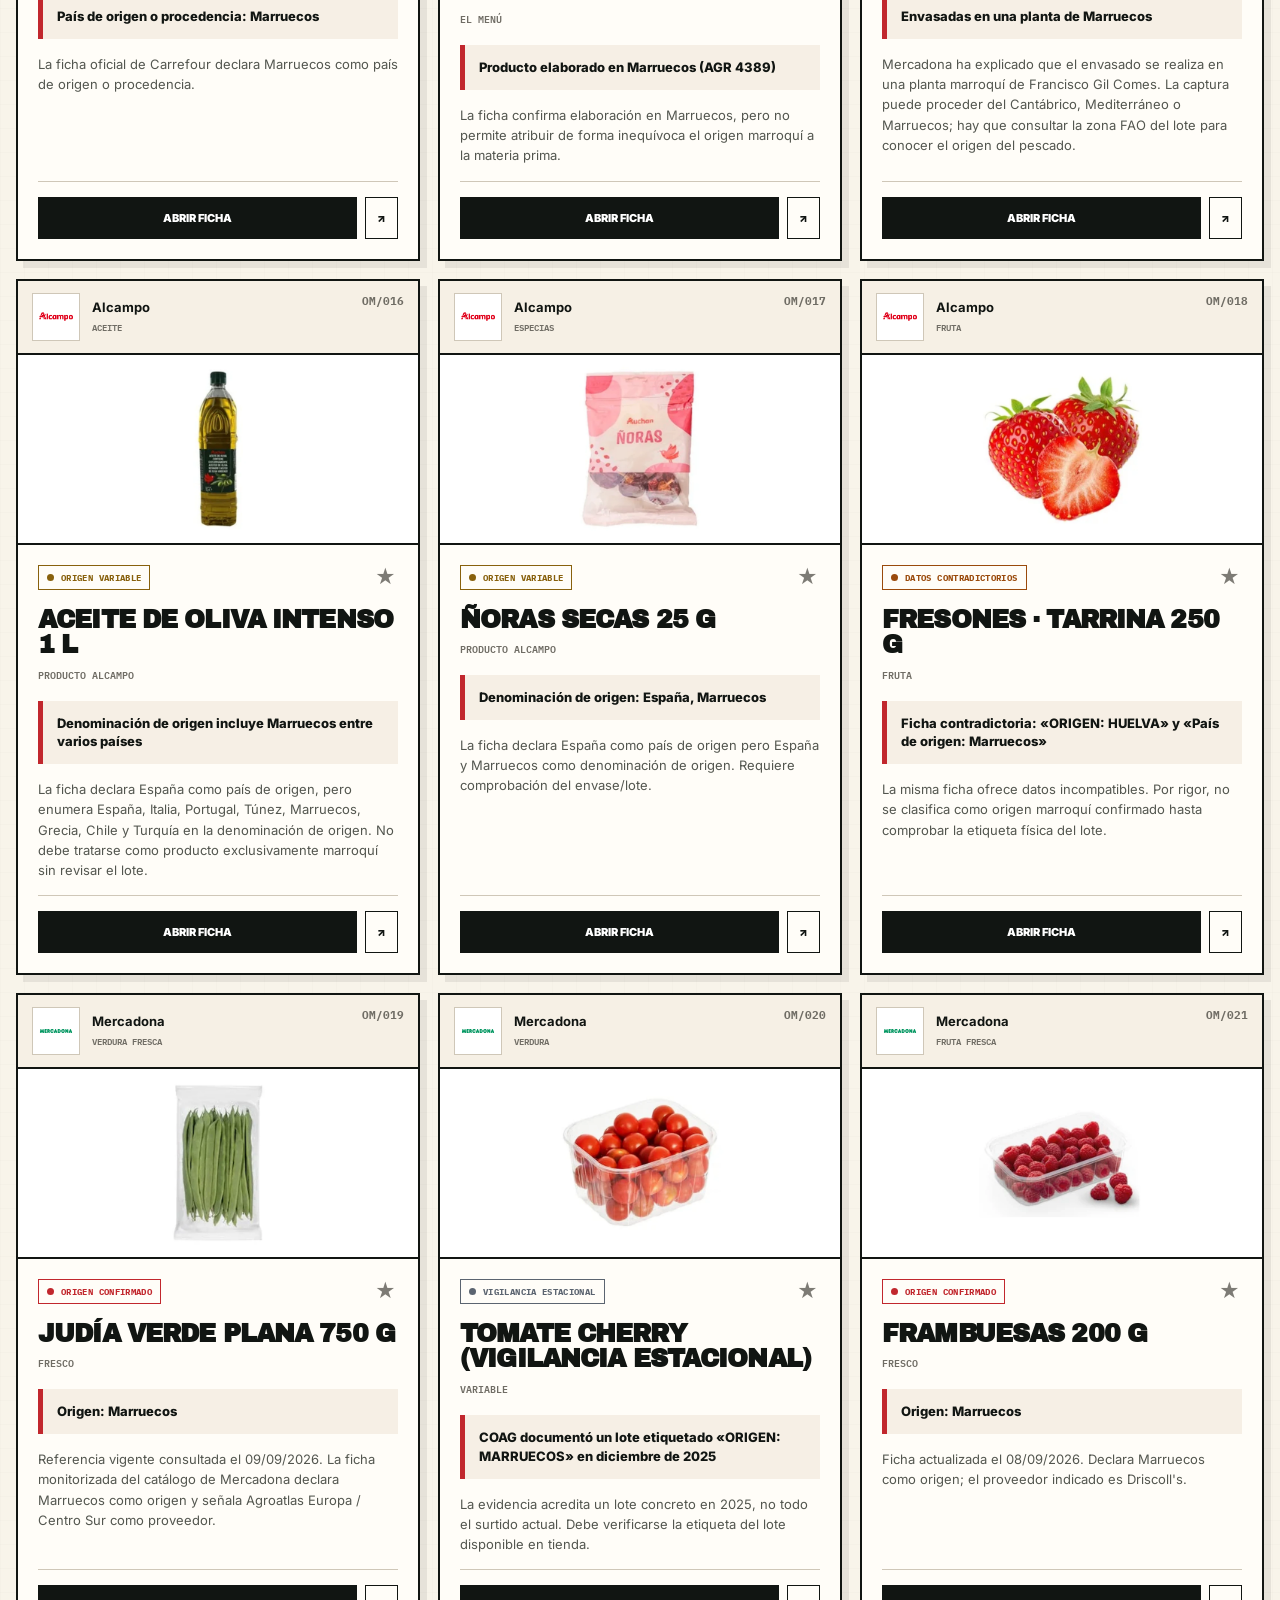
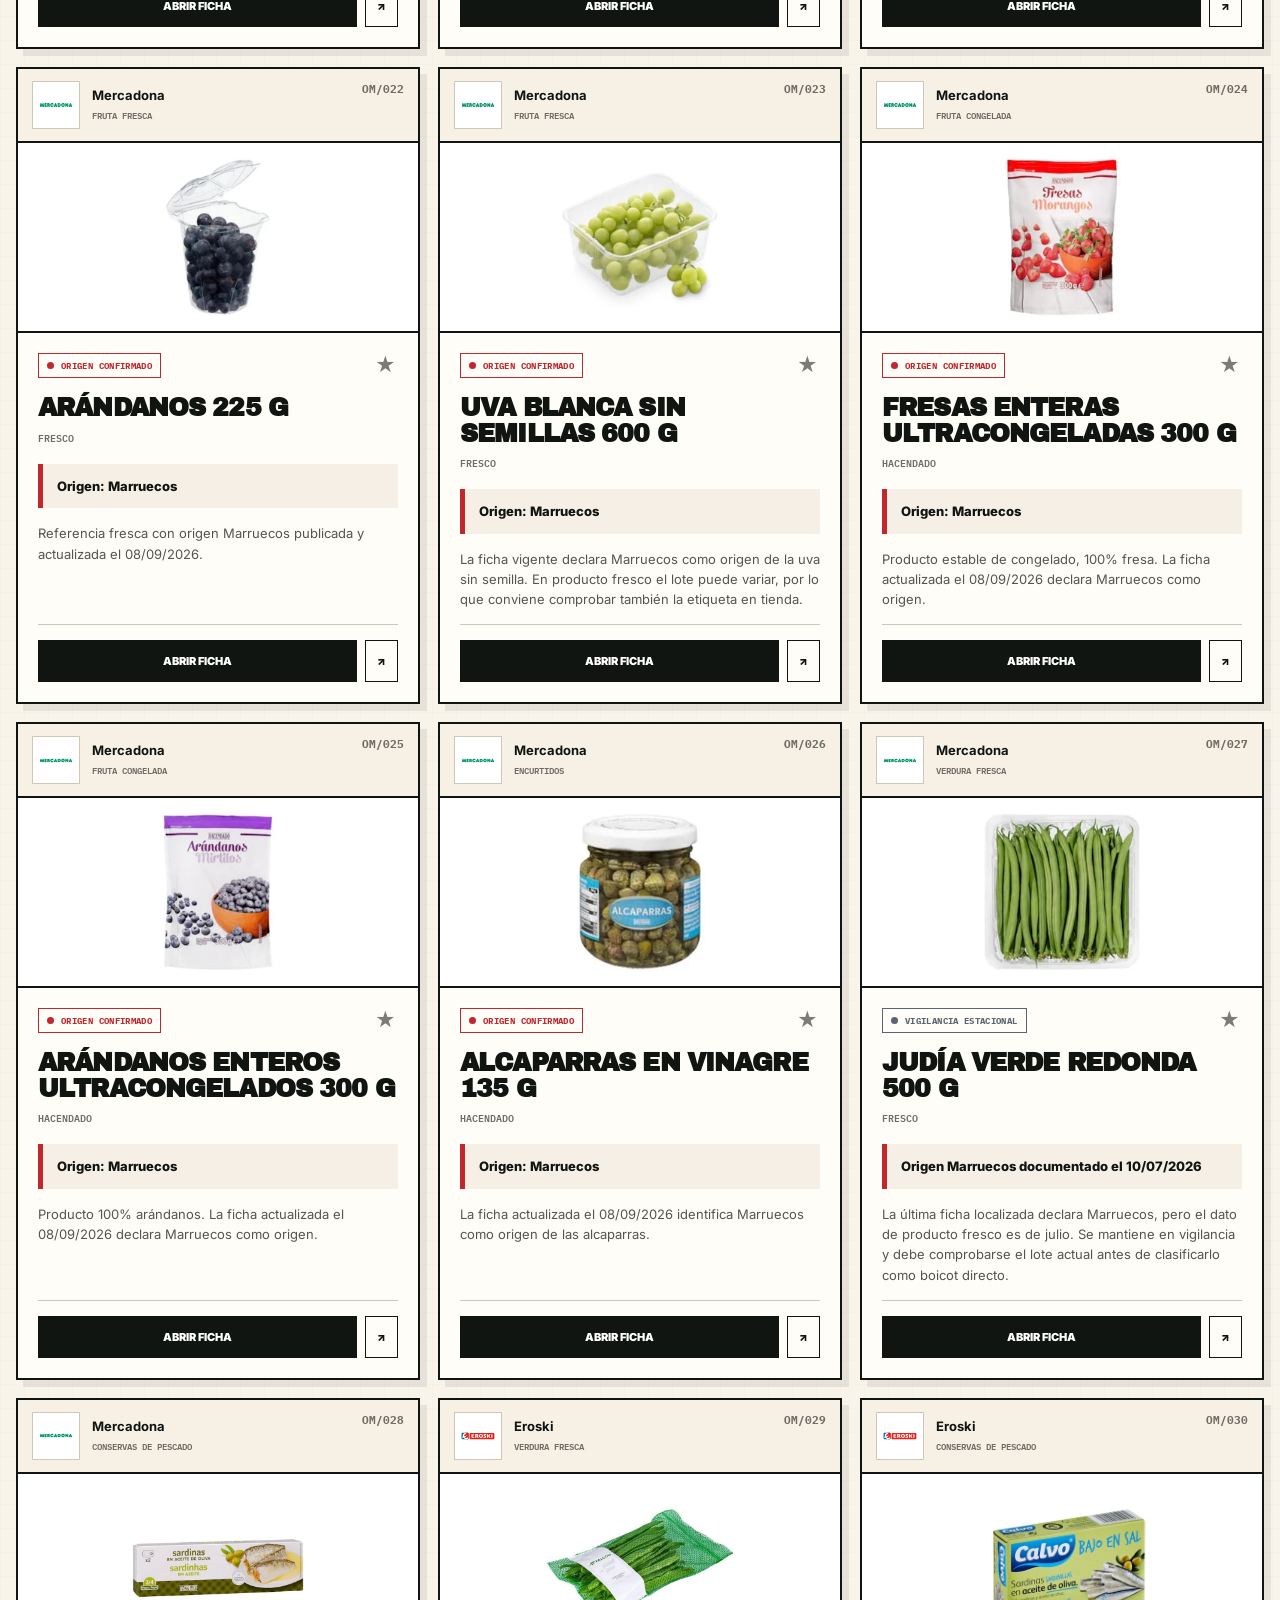
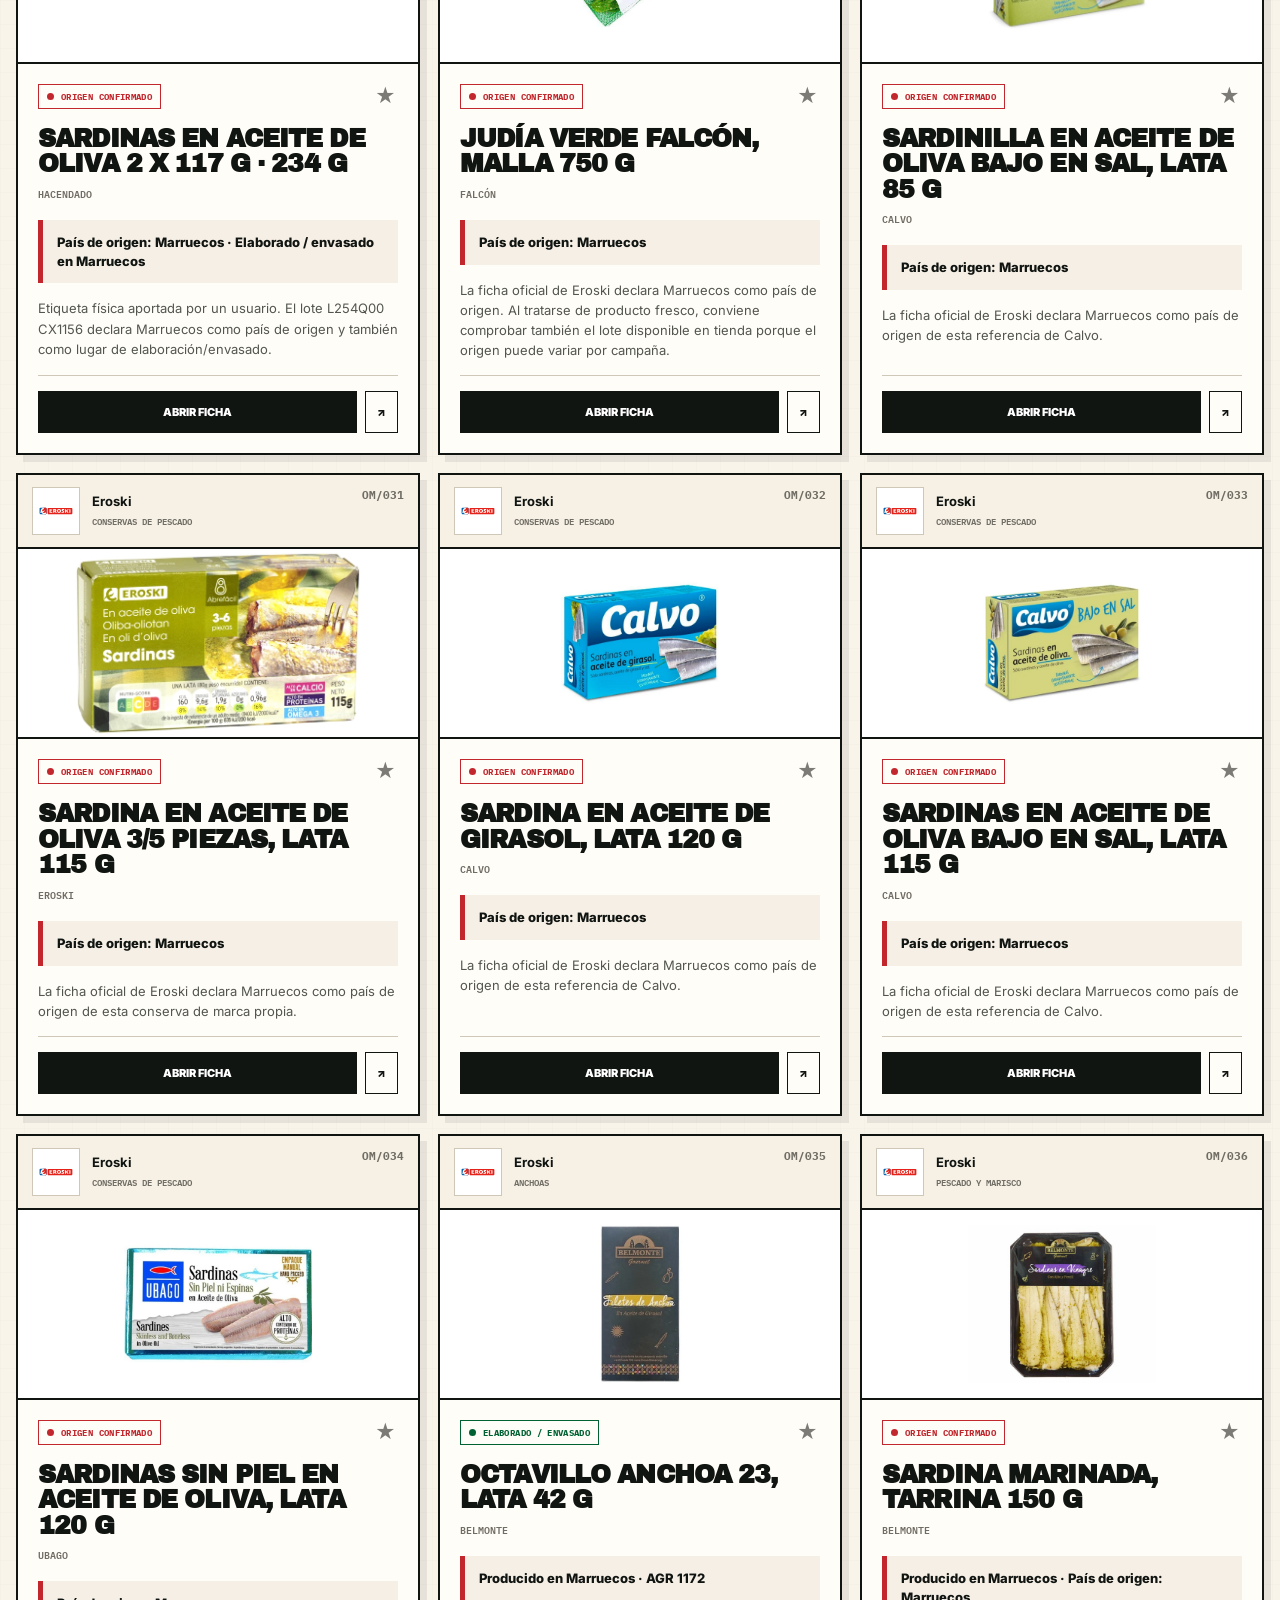
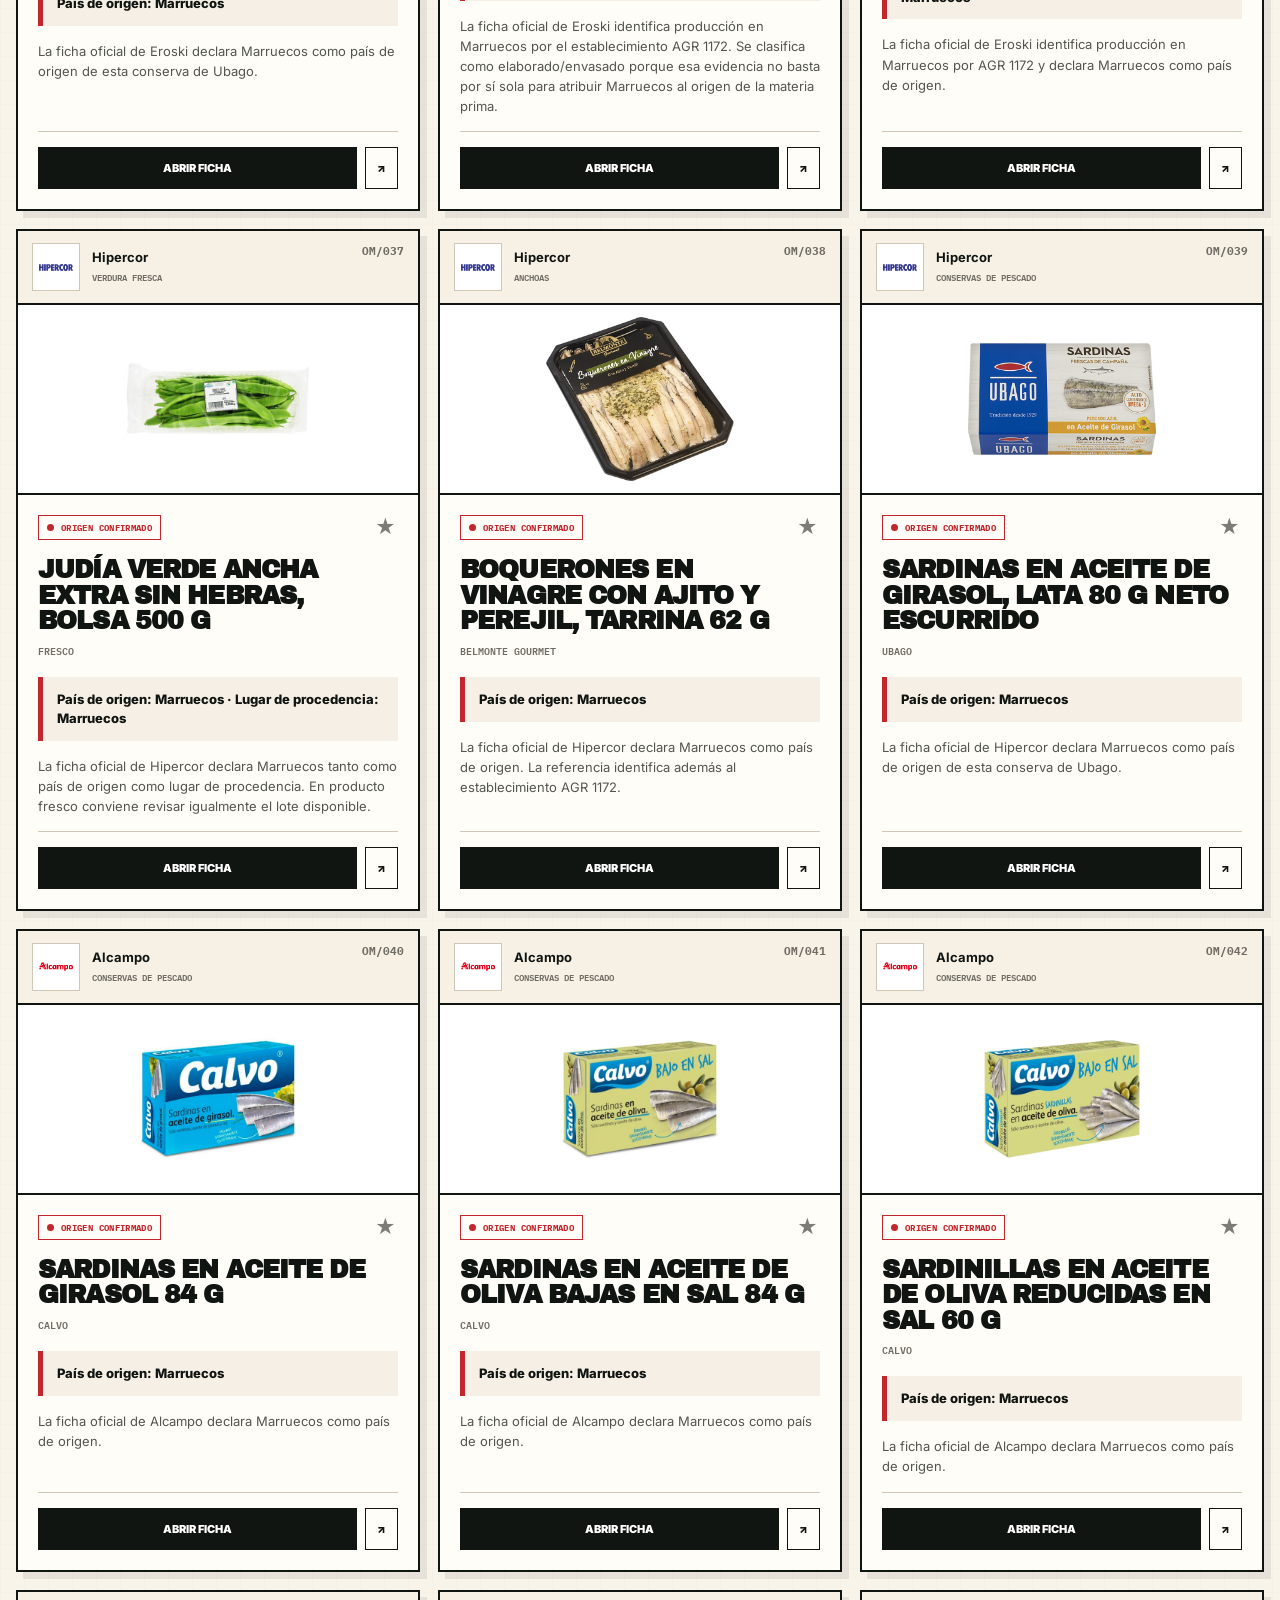
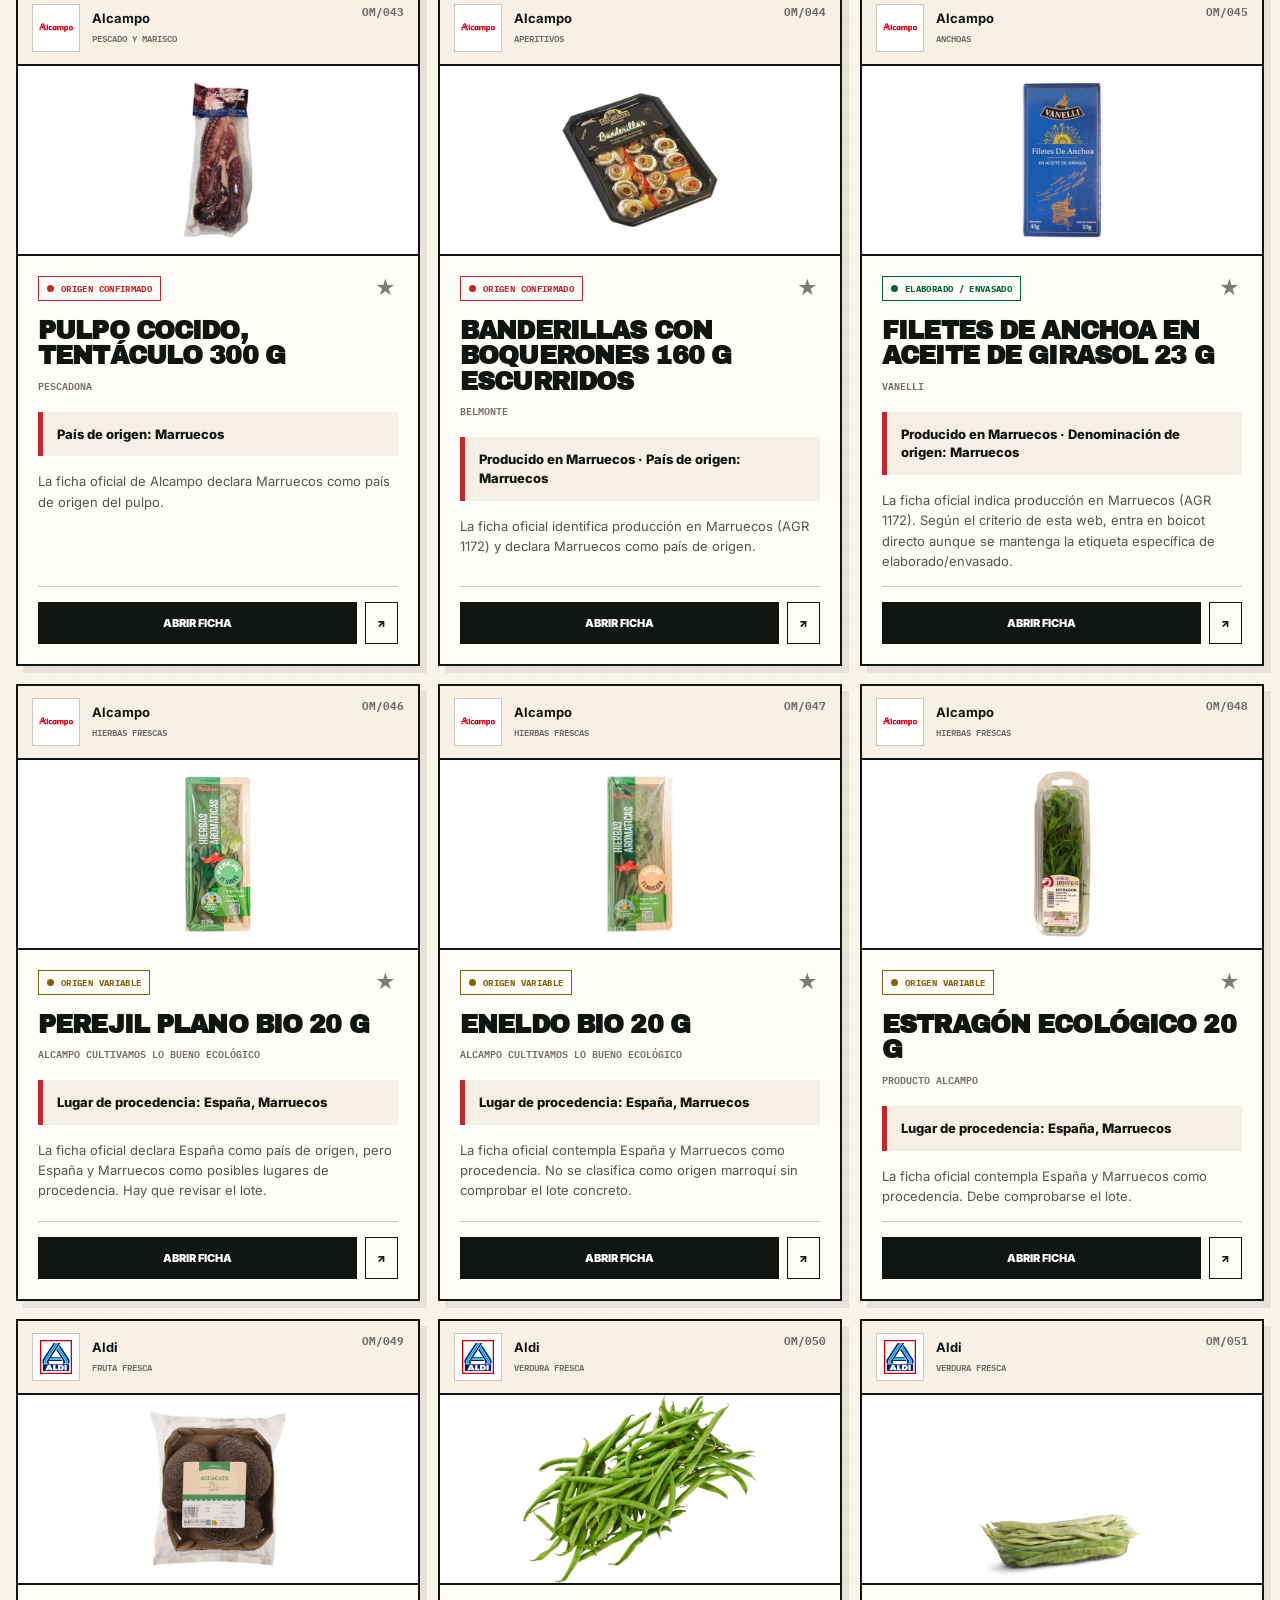
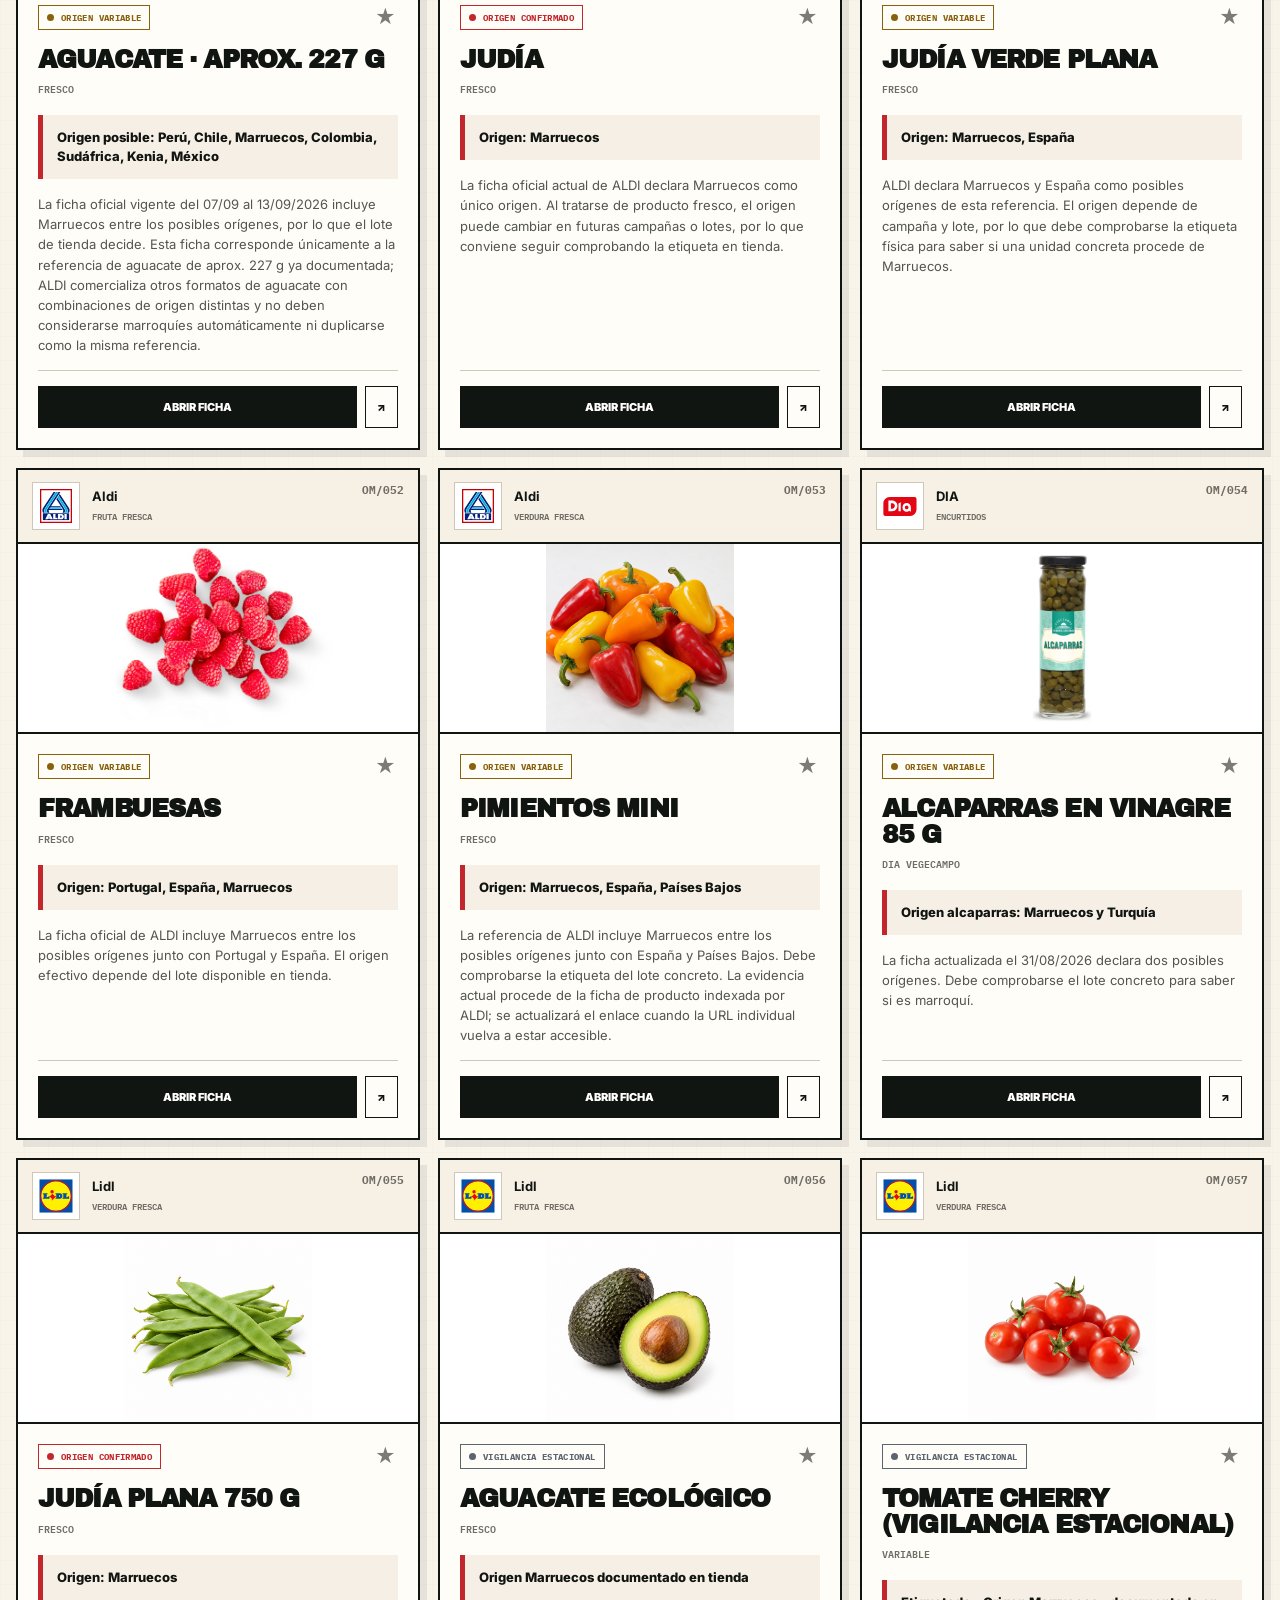
==== commit d249a643: "REACCIONES: actualizar resumen de portada con investigación antidumping" ====
--- a/index.html
+++ b/index.html
@@ -27,16 +27,10 @@
 <section class="products-zone" id="productos"><div class="section"><div class="section-head"><div><div class="section-kicker">03 / Archivo de productos</div><h2>Consulta.<br>Contrasta.</h2></div><p class="section-copy">Busca por producto, marca o categoría. Si indicas un CP, cada ficha mostrará si existe una observación local para esa zona; cuando no la haya, aparecerá como “sin dato local”.</p></div><div class="toolbelt"><input id="search" type="search" placeholder="Buscar producto, marca, evidencia…"><select id="chain"><option value="">Todos los supermercados</option></select><select id="status"><option value="">Todos los estados</option><option value="confirmed">Origen confirmado</option><option value="processed">Elaborado / envasado</option><option value="variable">Origen variable</option><option value="conflict">Datos contradictorios</option><option value="watch">Vigilancia estacional</option></select><select id="category"><option value="">Todas las categorías</option></select><div class="view-buttons"><button id="gridView" class="active" title="Vista de fichas">▦</button><button id="compactView" title="Vista compacta">☷</button></div></div><div class="quick-row"><button class="quick active" data-quick="">Todo el archivo</button><button class="quick" data-quick="boycott">Boicot directo</button><button class="quick" data-quick="fresh">🍓 Fruta y verdura</button><button class="quick" data-quick="review">Revisar lote</button><button class="quick" data-quick="saved">★ Mis guardados</button><button class="quick" id="clearFilters">Limpiar filtros</button></div><div class="product-grid" id="productGrid"></div></div></section>
 <section class="section" id="criterio"><div class="section-head"><div><div class="section-kicker">04 / Criterio editorial</div><h2>Boicot sí.<br>Bulología no.</h2></div><p class="section-copy">Para que una campaña de consumo sea útil tiene que distinguir entre un dato comprobable y una captura viral. Aquí la clasificación es deliberadamente explícita.</p></div><div class="manifesto"><div class="manifesto-left"><div class="big-no">01</div><h3>Qué cuenta como “origen Marruecos” aquí</h3><p>A efectos de esta web, se incluye tanto el producto cuyo país de origen/procedencia es Marruecos como el que ha sido elaborado o envasado allí.</p></div><div class="manifesto-right"><h3>Jerarquía de evidencia</h3><ol><li>Ficha oficial del supermercado con país de origen/procedencia.</li><li>Etiqueta física legible del producto y lote.</li><li>Declaración atribuible de la cadena o del fabricante.</li><li>Fuente secundaria fiable que reproduzca una declaración comprobable.</li></ol><button class="plain-btn" id="copyTemplate">Copiar plantilla para documentar un lote</button></div></div></section>
 <section class="reactions-zone" id="reacciones"><div class="section"><div class="section-head"><div><div class="section-kicker">05 / Reacciones</div><h2>El boicot<br>en los medios.</h2></div><p class="section-copy reactions-intro">Noticias y reacciones públicas que muestran cómo el boicot a los productos marroquíes, la revisión del origen y las herramientas para identificarlo están entrando en la conversación mediática.</p></div><div class="reactions-grid">
-<article class="reaction-card featured"><div class="reaction-meta"><span class="reaction-date">06 NOV 2026</span><span class="reaction-source">ECONOMÍA DIGITAL · VALENCIA</span></div><span class="reaction-tag">Reacción institucional</span><h3>La Generalitat Valenciana critica la entrada de aceite marroquí frente a la retirada obligatoria del 12 % de la producción española</h3><a class="reaction-link" href="https://www.economiadigital.es/valencia/agricultura/generalitat-censura-sanchez-permita-aceite-marruecos-entrar-control-inmovilice-espanol.html" target="_blank" rel="noopener noreferrer">Leer noticia ↗</a></article>
+<article class="reaction-card featured"><div class="reaction-meta"><span class="reaction-date">12 NOV 2026</span><span class="reaction-source">MINISTERIO DE INDUSTRIA Y COMERCIO · MARRUECOS</span></div><span class="reaction-tag">Investigación comercial</span><h3>Marruecos abre una investigación antidumping sobre las salsas de tomate españolas a petición de sus productores; todavía no se ha acreditado competencia desleal</h3><a class="reaction-link" href="https://mcinet.gov.ma/fr/content/avis-public-ndeg-ddc132026-relatif-louverture-dune-enquete-antidumping-sur-les-importations" target="_blank" rel="noopener noreferrer">Leer aviso oficial ↗</a></article>
+<article class="reaction-card"><div class="reaction-meta"><span class="reaction-date">06 NOV 2026</span><span class="reaction-source">ECONOMÍA DIGITAL · VALENCIA</span></div><span class="reaction-tag">Reacción institucional</span><h3>La Generalitat Valenciana critica la entrada de aceite marroquí frente a la retirada obligatoria del 12 % de la producción española</h3><a class="reaction-link" href="https://www.economiadigital.es/valencia/agricultura/generalitat-censura-sanchez-permita-aceite-marruecos-entrar-control-inmovilice-espanol.html" target="_blank" rel="noopener noreferrer">Leer noticia ↗</a></article>
 <article class="reaction-card"><div class="reaction-meta"><span class="reaction-date">05 NOV 2026</span><span class="reaction-source">DIARIO JAÉN</span></div><span class="reaction-tag">Iniciativa parlamentaria</span><h3>VOX anuncia la tramitación urgente de un debate europeo sobre las importaciones marroquíes de productos del olivar, previsto para enero de 2027</h3><a class="reaction-link" href="https://www.diariojaen.es/jaen/vox-logra-un-debate-urgente-en-el-parlamento-europeo-sobre-la-competencia-desleal-de-marruecos-al-olivar-espanol-LP11698939" target="_blank" rel="noopener noreferrer">Leer noticia ↗</a></article>
-
 <article class="reaction-card"><div class="reaction-meta"><span class="reaction-date">03 NOV 2026</span><span class="reaction-source">EUROPA PRESS</span></div><span class="reaction-tag">Reacción sectorial</span><h3>El sector español del ajo pide a la UE que actúe ante las licencias de importación impuestas por Marruecos</h3><a class="reaction-link" href="https://www.europapress.es/epagro/union-europea/noticia-sector-ajo-pide-actuacion-urgente-ue-restricciones-marruecos-apertura-reino-unido-20261103172507.html" target="_blank" rel="noopener noreferrer">Leer noticia ↗</a></article>
-<article class="reaction-card"><div class="reaction-meta"><span class="reaction-date">28 OCT 2026</span><span class="reaction-source">EUROPA PRESS</span></div><span class="reaction-tag">Movilización aplazada</span><h3>ASAJA, COAG y Unión de Uniones aplazan la tractorada contra la competencia de importaciones y el acuerdo con Marruecos tras el accidente ferroviario de Toledo</h3><a class="reaction-link" href="https://www.europapress.es/economia/noticia-organizaciones-agrarias-suspenden-tractorada-madrid-accidente-trenes-minutos-silencio-20261028114251.html" target="_blank" rel="noopener noreferrer">Leer noticia ↗</a></article>
-
-
-
-
-
 </div><div class="reactions-more"><a class="cta" href="reacciones.html">Ver más →</a></div></div></section>
 <footer class="footer"><div class="footer-inner"><div><div class="footer-brand">ORIGEN<br>MARRUECOS</div><p>Herramienta informativa para decisiones voluntarias de consumo y boicot económico. Las cadenas de suministro cambian: revisa el lote y la fuente cuando sea necesario.</p><p style="margin-top:14px;font-size:.78rem;opacity:.72"><a href="legal-privacidad.html" style="color:inherit;text-decoration:underline;text-underline-offset:3px">Legal y privacidad</a></p></div><div class="footer-contact"><div class="footer-contact-title">Contacto</div><form class="footer-contact-form" id="contactForm"><textarea id="contactMessage" required maxlength="2000" aria-label="Mensaje de contacto" placeholder="Escribe tu mensaje..."></textarea><p class="footer-contact-note">Al enviar el mensaje se abrirá tu aplicación de correo. ORIGEN MARRUECOS no almacena los datos introducidos en este formulario.</p><button class="footer-contact-submit" type="submit">Enviar</button></form></div></div></footer>
 <div class="saved-dock" id="savedDock"><b><span id="savedCountDock">0</span> productos guardados</b><button id="openSavedDock">Ver lista</button></div><dialog id="detailDialog"><div class="modal-head"><strong>Ficha documentada</strong><button class="modal-close" data-close>×</button></div><div class="modal-body" id="detailBody"></div></dialog><dialog id="savedDialog"><div class="modal-head"><strong>Mi lista de compra</strong><button class="modal-close" data-close-saved>×</button></div><div class="modal-body" id="savedBody"></div></dialog><div class="toast" id="toast"></div>
